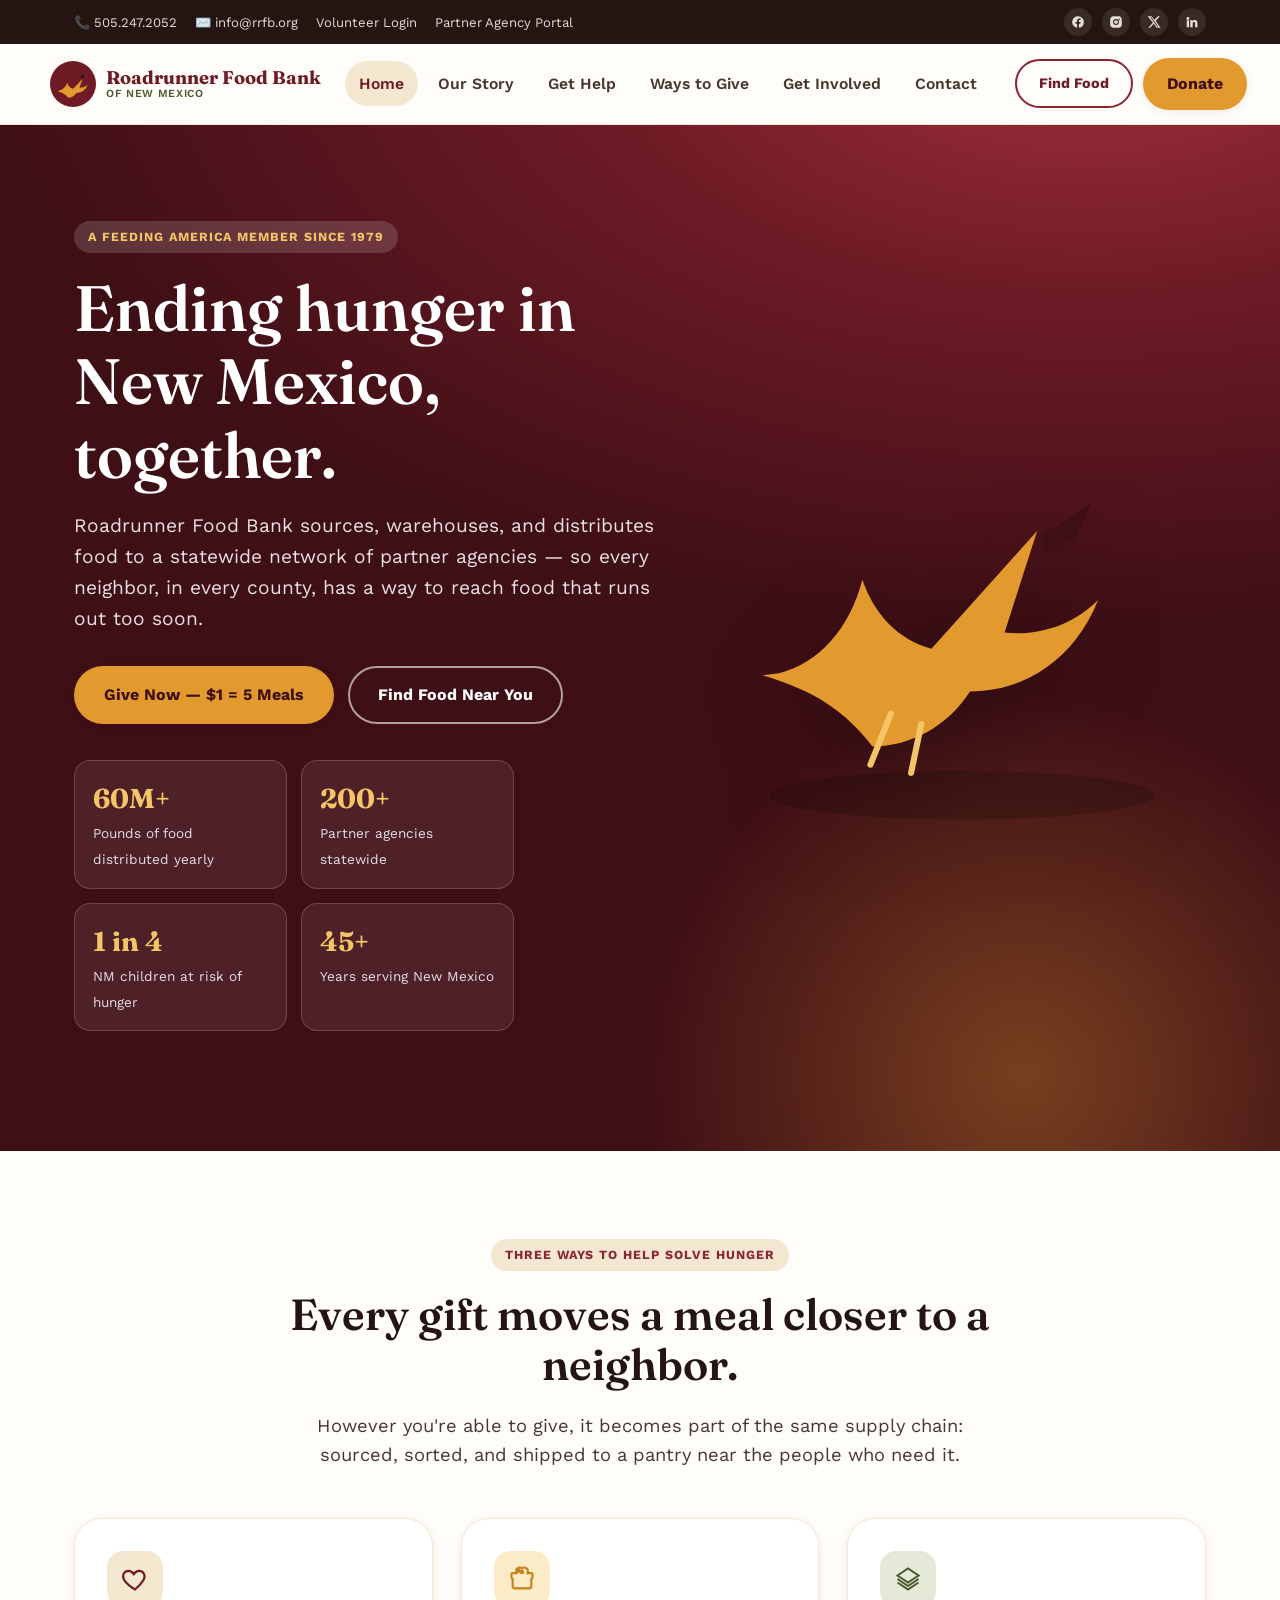
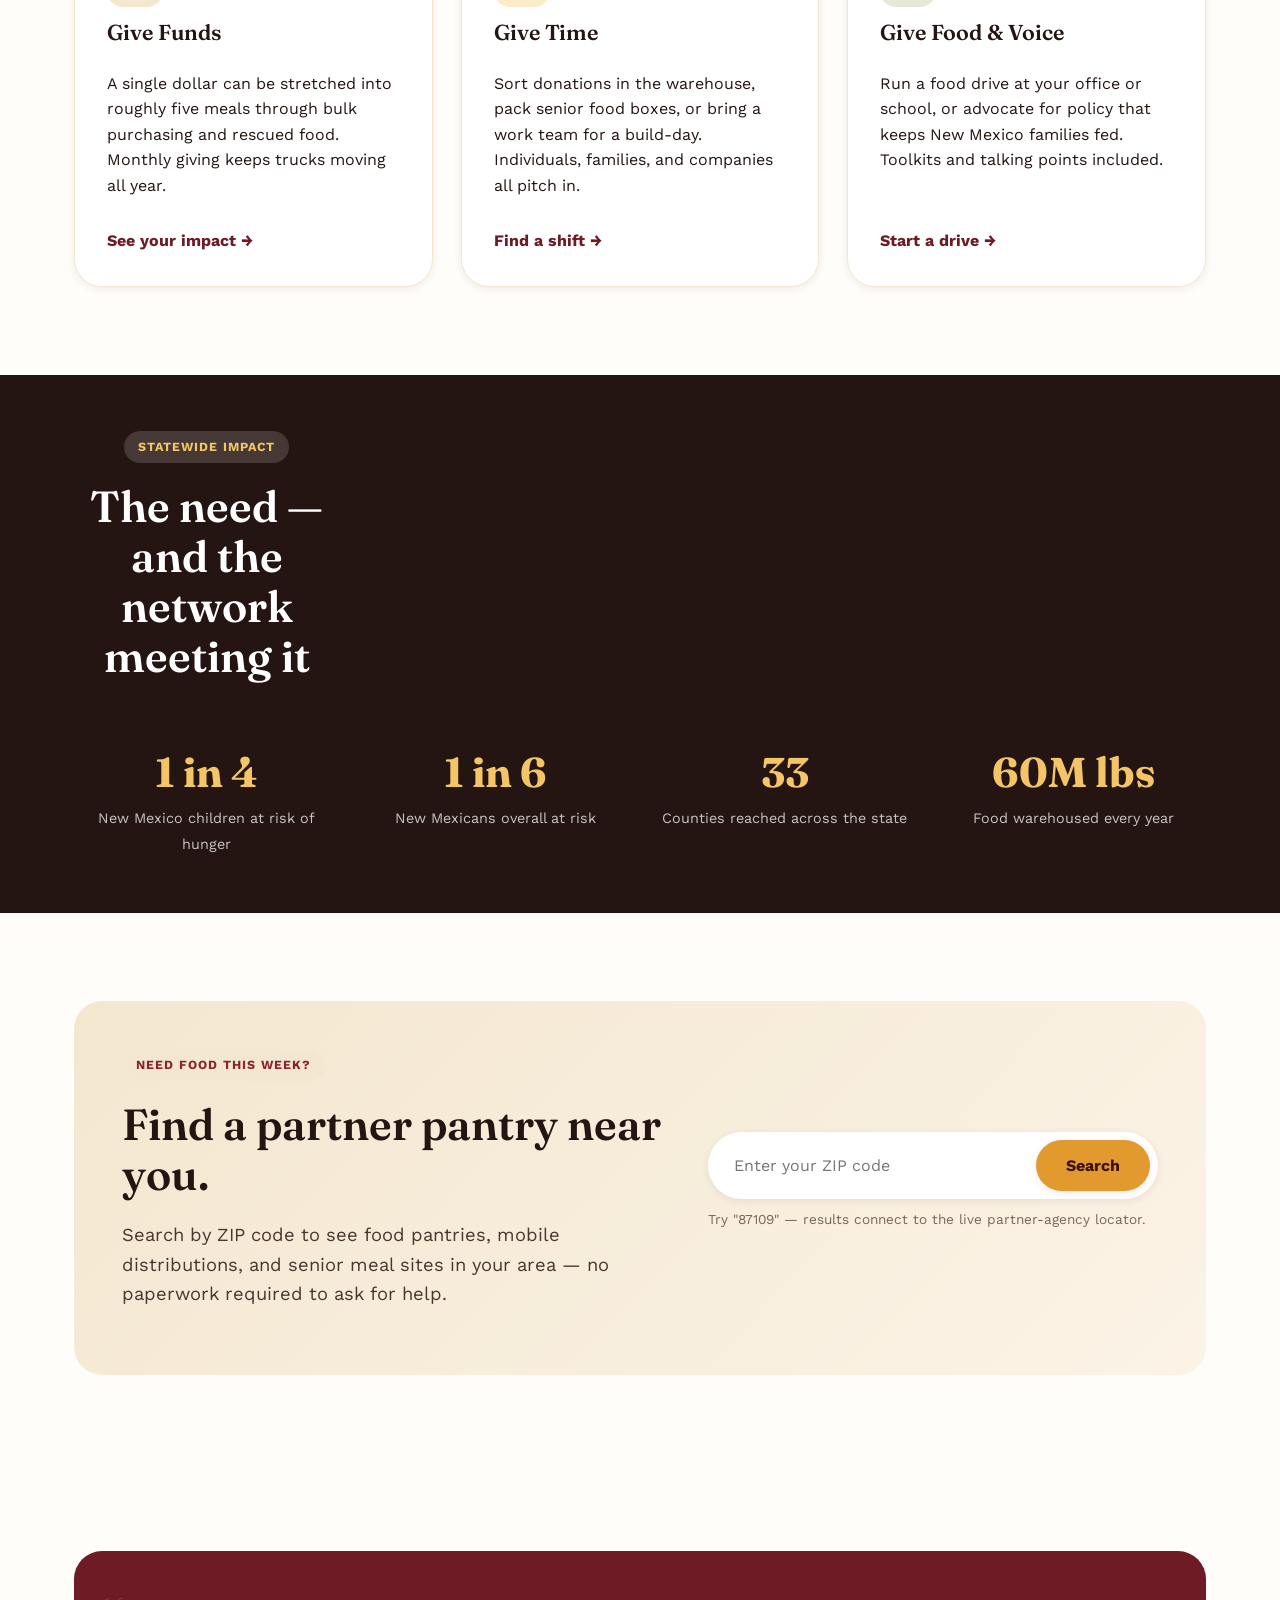
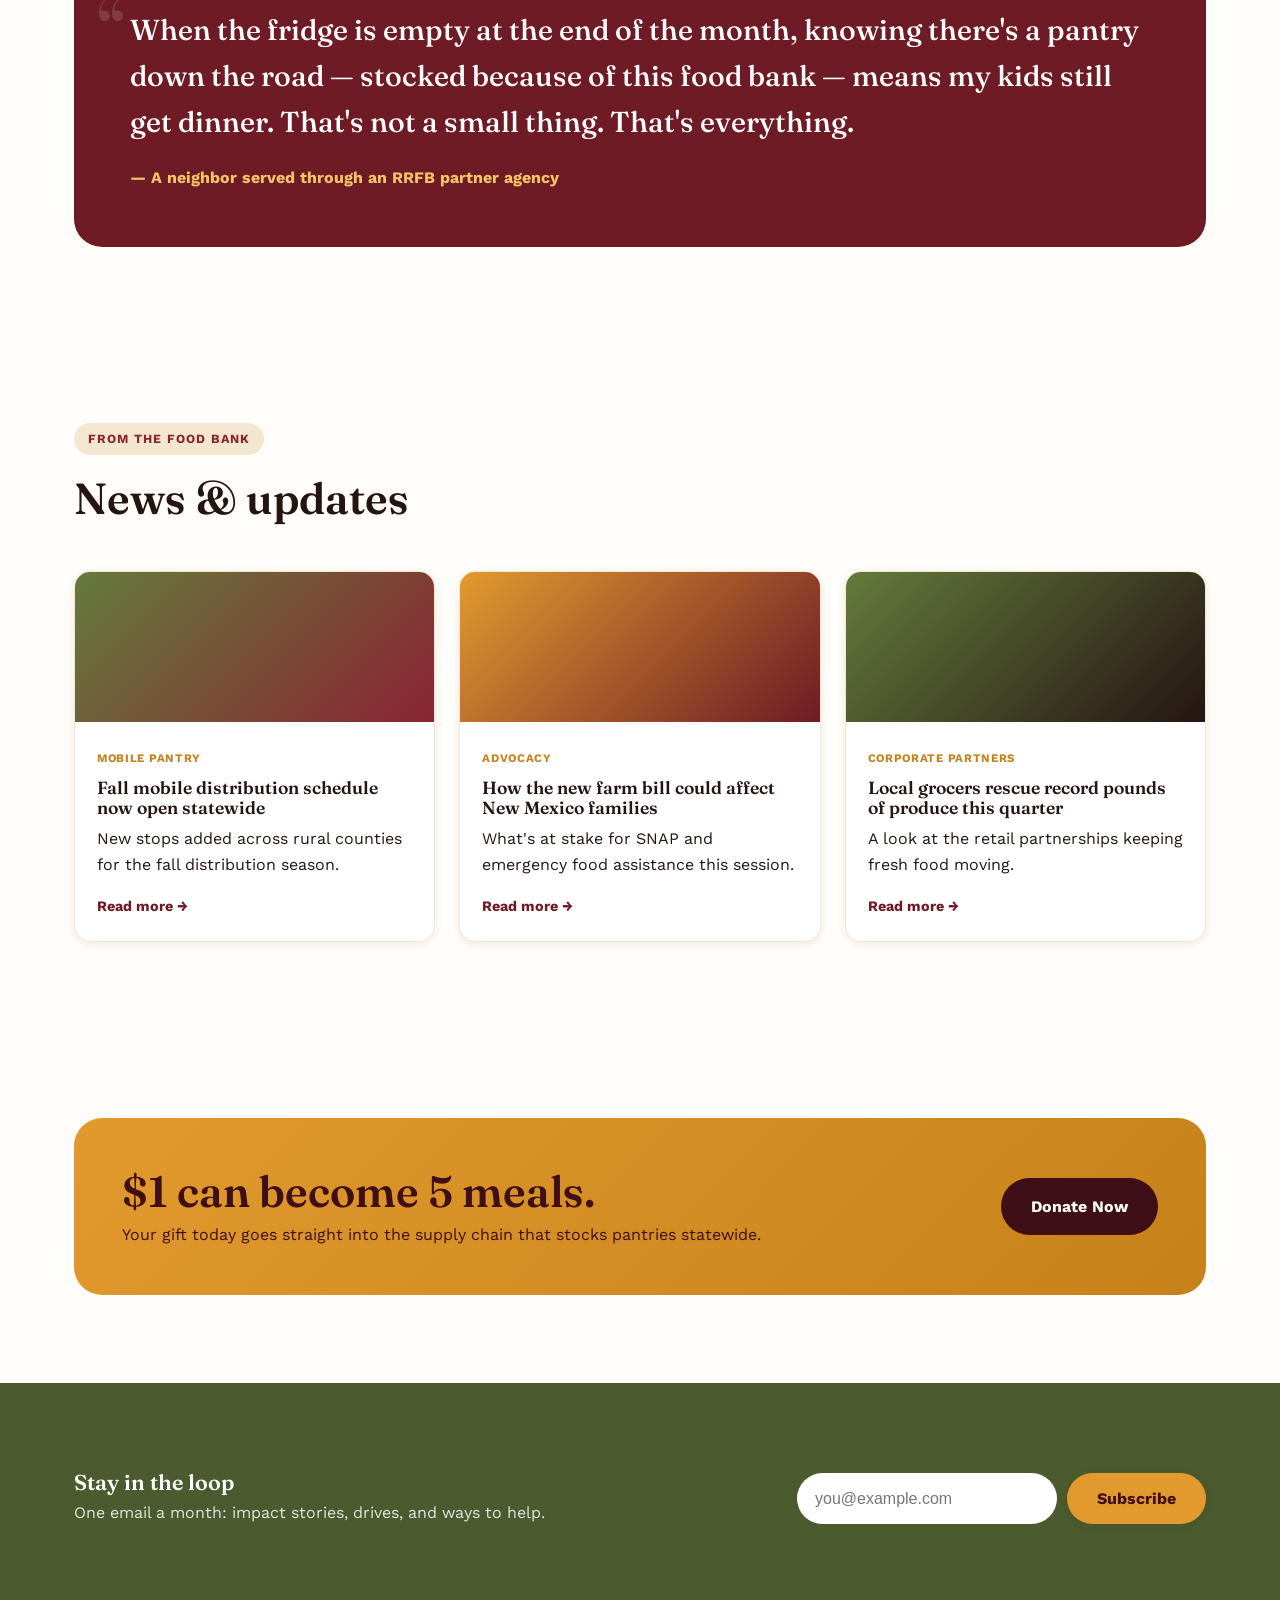
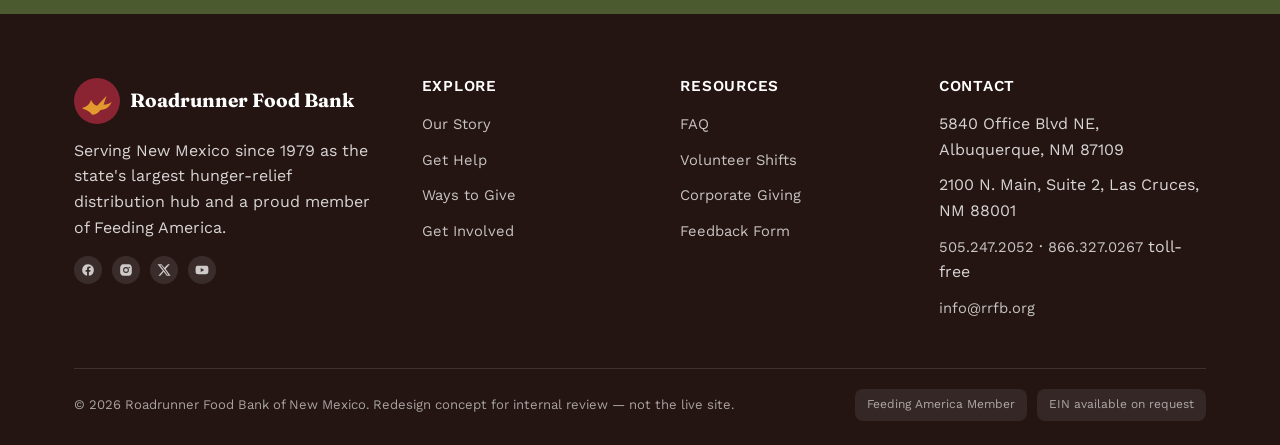
==== index.html @ af7817c9 "Add RRFB website redesign concept A pitch-ready static redesign of rrfb.org: refreshed visual system" ====
<!doctype html>
<html lang="en">
<head>
<meta charset="utf-8">
<meta name="viewport" content="width=device-width, initial-scale=1">
<title>Roadrunner Food Bank of New Mexico — Redesign Concept</title>
<meta name="description" content="A pitch concept redesign of rrfb.org: ending hunger in New Mexico, together.">
<link rel="preconnect" href="https://fonts.googleapis.com">
<link rel="preconnect" href="https://fonts.gstatic.com" crossorigin>
<link href="https://fonts.googleapis.com/css2?family=Fraunces:opsz,wght@9..144,500;9..144,600;9..144,700&family=Work+Sans:wght@400;500;600;700&display=swap" rel="stylesheet">
<link rel="stylesheet" href="css/style.css">
</head>
<body>
<a class="skip-link" href="#main">Skip to content</a>

<div class="utility-bar">
  <div class="container">
    <div class="utility-left">
      <a href="tel:5052472052">📞 505.247.2052</a>
      <a href="mailto:info@rrfb.org">✉️ info@rrfb.org</a>
      <a href="#">Volunteer Login</a>
      <a href="#">Partner Agency Portal</a>
    </div>
    <div class="utility-right">
      <div class="social-row">
        <a href="https://www.facebook.com/roadrunner.food.bank/" aria-label="Facebook"><svg viewBox="0 0 24 24"><path d="M22 12a10 10 0 1 0-11.6 9.9v-7H7.9V12h2.5V9.8c0-2.5 1.5-3.9 3.8-3.9 1.1 0 2.2.2 2.2.2v2.4h-1.3c-1.2 0-1.6.8-1.6 1.6V12h2.8l-.4 2.9h-2.4v7A10 10 0 0 0 22 12"/></svg></a>
        <a href="https://www.instagram.com/roadrunnerfoodbank/" aria-label="Instagram"><svg viewBox="0 0 24 24"><path d="M12 2c2.7 0 3.1 0 4.1.1 1.1 0 1.8.2 2.5.5.7.3 1.2.6 1.7 1.1.5.5.9 1 1.1 1.7.3.7.4 1.4.5 2.5 0 1 .1 1.4.1 4.1s0 3.1-.1 4.1c0 1.1-.2 1.8-.5 2.5-.3.7-.6 1.2-1.1 1.7-.5.5-1 .9-1.7 1.1-.7.3-1.4.4-2.5.5-1 0-1.4.1-4.1.1s-3.1 0-4.1-.1c-1.1 0-1.8-.2-2.5-.5-.7-.3-1.2-.6-1.7-1.1-.5-.5-.9-1-1.1-1.7-.3-.7-.4-1.4-.5-2.5C2 15.1 2 14.7 2 12s0-3.1.1-4.1c0-1.1.2-1.8.5-2.5.3-.7.6-1.2 1.1-1.7.5-.5 1-.9 1.7-1.1.7-.3 1.4-.4 2.5-.5C8.9 2 9.3 2 12 2m0 5a5 5 0 1 0 0 10 5 5 0 0 0 0-10m0 8.2a3.2 3.2 0 1 1 0-6.4 3.2 3.2 0 0 1 0 6.4M17.6 6.4a1.2 1.2 0 1 0 0 2.4 1.2 1.2 0 0 0 0-2.4"/></svg></a>
        <a href="https://twitter.com/RoadrunnerFdBnk" aria-label="Twitter / X"><svg viewBox="0 0 24 24"><path d="M18.9 2H22l-7.2 8.3L23.3 22h-6.6l-5.2-6.8L5.6 22H2.4l7.7-8.8L1 2h6.8l4.7 6.2L18.9 2Zm-1.2 18h1.8L7.4 3.9H5.5L17.7 20Z"/></svg></a>
        <a href="https://www.linkedin.com/company/roadrunner-food-bank-of-new-mexico/" aria-label="LinkedIn"><svg viewBox="0 0 24 24"><path d="M4.98 3.5a2.5 2.5 0 1 1 0 5 2.5 2.5 0 0 1 0-5M3 9h4v12H3zM9 9h3.8v1.7h.1c.5-1 1.8-2 3.7-2 4 0 4.7 2.6 4.7 6V21h-4v-5.8c0-1.4 0-3.1-1.9-3.1-1.9 0-2.2 1.5-2.2 3v6H9z"/></svg></a>
      </div>
    </div>
  </div>
</div>

<header class="site-header">
  <div class="container nav-wrap">
    <a href="index.html" class="brand">
      <svg class="brand-mark" viewBox="0 0 48 48" aria-hidden="true">
        <circle cx="24" cy="24" r="24" fill="#6E1B26"/>
        <path d="M9 31c4.5-1 7.6-4 8.8-8.4 1 3.2 3.1 5.4 6.4 6.4l9.8-10.6-3.2 9.6c3.2 0 6.4-1.1 8.6-3.2-2.1 5.3-6.4 8.5-11.7 8.5-2.2 3.1-5.3 5-8.7 5-3.1-4.1-6.3-5.3-10-6.3z" fill="#E29A2E"/>
        <circle cx="34" cy="16.5" r="2.1" fill="#3F0F16"/>
      </svg>
      <span class="brand-text"><strong>Roadrunner Food Bank</strong><span>of New Mexico</span></span>
    </a>
    <nav class="primary-nav" aria-label="Primary">
      <a href="index.html" aria-current="page">Home</a>
      <a href="about.html">Our Story</a>
      <a href="get-help.html">Get Help</a>
      <a href="ways-to-give.html">Ways to Give</a>
      <a href="get-involved.html">Get Involved</a>
      <a href="contact.html">Contact</a>
    </nav>
    <div class="header-cta">
      <a href="get-help.html" class="btn btn-outline btn-sm">Find Food</a>
      <a href="ways-to-give.html" class="btn btn-primary">Donate</a>
      <button class="nav-toggle" aria-label="Toggle menu" aria-expanded="false"><span></span><span></span><span></span></button>
    </div>
  </div>
</header>

<main id="main">

  <section class="hero">
    <div class="container hero-grid">
      <div>
        <span class="eyebrow on-dark">A Feeding America Member Since 1979</span>
        <h1>Ending hunger in New Mexico, together.</h1>
        <p class="lede">Roadrunner Food Bank sources, warehouses, and distributes food to a statewide network of partner agencies — so every neighbor, in every county, has a way to reach food that runs out too soon.</p>
        <div class="hero-actions">
          <a href="ways-to-give.html" class="btn btn-primary">Give Now — $1 = 5 Meals</a>
          <a href="get-help.html" class="btn btn-secondary">Find Food Near You</a>
        </div>
        <div class="hero-stats">
          <div class="stat"><b data-count-to="60" data-suffix="M+">0</b><span>Pounds of food distributed yearly</span></div>
          <div class="stat"><b data-count-to="200" data-suffix="+">0</b><span>Partner agencies statewide</span></div>
          <div class="stat"><b>1 in 4</b><span>NM children at risk of hunger</span></div>
          <div class="stat"><b data-count-to="45" data-suffix="+">0</b><span>Years serving New Mexico</span></div>
        </div>
      </div>
      <div class="hero-art" aria-hidden="true">
        <svg class="rr-illustration" viewBox="0 0 480 420" xmlns="http://www.w3.org/2000/svg">
          <ellipse cx="240" cy="380" rx="190" ry="24" fill="rgba(0,0,0,.18)"/>
          <path d="M60 260c40-10 70-45 82-92 12 34 34 58 68 68l104-116-32 100c34 4 68-8 92-32-22 56-70 90-126 90-22 34-58 54-96 54-34-44-70-58-108-70z" fill="#E29A2E"/>
          <circle cx="330" cy="130" r="12" fill="#3F0F16"/>
          <path d="M330 118 l38-26 -18 40z" fill="#3F0F16"/>
          <g stroke="#F4C567" stroke-width="6" stroke-linecap="round">
            <path d="M170 300 L150 350"/>
            <path d="M200 310 L190 358"/>
          </g>
        </svg>
      </div>
    </div>
  </section>

  <section aria-labelledby="ways-heading">
    <div class="container">
      <div class="section-head center reveal">
        <span class="eyebrow">Three ways to help solve hunger</span>
        <h2 id="ways-heading">Every gift moves a meal closer to a neighbor.</h2>
        <p class="lede center">However you're able to give, it becomes part of the same supply chain: sourced, sorted, and shipped to a pantry near the people who need it.</p>
      </div>
      <div class="card-grid">
        <article class="help-card reveal">
          <div class="icon-badge"><svg viewBox="0 0 24 24"><path d="M12 21s-7-4.35-9.5-8.5C.5 8.5 3 5 6.5 5c2 0 3.5 1.2 4.5 2.8C12 6.2 13.5 5 15.5 5 19 5 21.5 8.5 19.5 12.5 17 16.65 12 21 12 21Z"/></svg></div>
          <h3>Give Funds</h3>
          <p>A single dollar can be stretched into roughly five meals through bulk purchasing and rescued food. Monthly giving keeps trucks moving all year.</p>
          <a class="card-link" href="ways-to-give.html#funds">See your impact →</a>
        </article>
        <article class="help-card gold reveal">
          <div class="icon-badge"><svg viewBox="0 0 24 24"><path d="M20 7h-3.2A2.99 2.99 0 0 0 17 5.5 3 3 0 0 0 12 3a3 3 0 0 0-5 2.5 3 3 0 0 0 .2 1.5H4a1 1 0 0 0-1 1v3a1 1 0 0 0 1 1v6a2 2 0 0 0 2 2h12a2 2 0 0 0 2-2v-6a1 1 0 0 0 1-1V8a1 1 0 0 0-1-1ZM12 7a1 1 0 1 1 1-1 1 1 0 0 1-1 1Zm-3-3a1 1 0 1 1-1 1 1 1 0 0 1 1-1Z"/></svg></div>
          <h3>Give Time</h3>
          <p>Sort donations in the warehouse, pack senior food boxes, or bring a work team for a build-day. Individuals, families, and companies all pitch in.</p>
          <a class="card-link" href="get-involved.html#volunteer">Find a shift →</a>
        </article>
        <article class="help-card olive reveal">
          <div class="icon-badge"><svg viewBox="0 0 24 24"><path d="M3 9l9-6 9 6-9 6-9-6Zm0 6l9 6 9-6M3 12l9 6 9-6"/></svg></div>
          <h3>Give Food &amp; Voice</h3>
          <p>Run a food drive at your office or school, or advocate for policy that keeps New Mexico families fed. Toolkits and talking points included.</p>
          <a class="card-link" href="get-involved.html#advocate">Start a drive →</a>
        </article>
      </div>
    </div>
  </section>

  <section class="stat-strip" aria-labelledby="impact-heading">
    <div class="container">
      <div class="section-head center" style="margin-bottom:36px;">
        <span class="eyebrow on-dark">Statewide Impact</span>
        <h2 id="impact-heading" style="color:#fff;">The need — and the network meeting it</h2>
      </div>
    </div>
    <div class="container">
      <div class="stat"><b>1 in 4</b><span>New Mexico children at risk of hunger</span></div>
      <div class="stat"><b>1 in 6</b><span>New Mexicans overall at risk</span></div>
      <div class="stat"><b data-count-to="33" data-suffix="">0</b><span>Counties reached across the state</span></div>
      <div class="stat"><b data-count-to="60" data-suffix="M lbs">0</b><span>Food warehoused every year</span></div>
    </div>
  </section>

  <section aria-labelledby="finder-heading">
    <div class="container">
      <div class="finder-band reveal">
        <div>
          <span class="eyebrow">Need food this week?</span>
          <h2 id="finder-heading">Find a partner pantry near you.</h2>
          <p class="lede">Search by ZIP code to see food pantries, mobile distributions, and senior meal sites in your area — no paperwork required to ask for help.</p>
        </div>
        <div>
          <form class="finder-form" data-finder>
            <input type="text" inputmode="numeric" placeholder="Enter your ZIP code" aria-label="ZIP code">
            <button class="btn btn-primary" type="submit">Search</button>
          </form>
          <p class="finder-note" data-finder-result>Try "87109" — results connect to the live partner-agency locator.</p>
        </div>
      </div>
    </div>
  </section>

  <section aria-labelledby="story-heading">
    <div class="container">
      <div class="testimonial reveal">
        <span class="quote-mark" aria-hidden="true">“</span>
        <blockquote id="story-heading">
          When the fridge is empty at the end of the month, knowing there's a pantry down the road — stocked because of this food bank — means my kids still get dinner. That's not a small thing. That's everything.
        </blockquote>
        <cite>— A neighbor served through an RRFB partner agency</cite>
      </div>
    </div>
  </section>

  <section aria-labelledby="news-heading">
    <div class="container">
      <div class="section-head reveal">
        <span class="eyebrow">From the food bank</span>
        <h2 id="news-heading">News &amp; updates</h2>
      </div>
      <div class="news-grid">
        <article class="news-card reveal">
          <div class="news-thumb"></div>
          <div class="body">
            <span class="news-tag">Mobile Pantry</span>
            <h3>Fall mobile distribution schedule now open statewide</h3>
            <p>New stops added across rural counties for the fall distribution season.</p>
            <a href="#">Read more →</a>
          </div>
        </article>
        <article class="news-card reveal">
          <div class="news-thumb" style="background:linear-gradient(135deg,var(--gold-500),var(--maroon-700));"></div>
          <div class="body">
            <span class="news-tag">Advocacy</span>
            <h3>How the new farm bill could affect New Mexico families</h3>
            <p>What's at stake for SNAP and emergency food assistance this session.</p>
            <a href="#">Read more →</a>
          </div>
        </article>
        <article class="news-card reveal">
          <div class="news-thumb" style="background:linear-gradient(135deg,var(--olive-500),var(--ink-900));"></div>
          <div class="body">
            <span class="news-tag">Corporate Partners</span>
            <h3>Local grocers rescue record pounds of produce this quarter</h3>
            <p>A look at the retail partnerships keeping fresh food moving.</p>
            <a href="#">Read more →</a>
          </div>
        </article>
      </div>
    </div>
  </section>

  <section aria-labelledby="cta-heading">
    <div class="container">
      <div class="cta-band reveal">
        <div>
          <h2 id="cta-heading">$1 can become 5 meals.</h2>
          <p style="margin:0;">Your gift today goes straight into the supply chain that stocks pantries statewide.</p>
        </div>
        <a href="ways-to-give.html" class="btn" style="background:var(--maroon-900);color:#fff;">Donate Now</a>
      </div>
    </div>
  </section>

</main>

<section class="newsletter">
  <div class="container">
    <div>
      <h3 style="color:#fff;margin-bottom:4px;">Stay in the loop</h3>
      <p style="margin:0;color:rgba(255,255,255,.85);">One email a month: impact stories, drives, and ways to help.</p>
    </div>
    <form data-demo-form data-success-target="newsletter-success">
      <input type="email" placeholder="you@example.com" aria-label="Email address" required>
      <button class="btn btn-primary" type="submit">Subscribe</button>
    </form>
  </div>
  <div class="container"><p id="newsletter-success" class="form-success" role="status" style="margin-top:14px;">Thanks — you're on the list! (demo confirmation)</p></div>
</section>

<footer class="site-footer">
  <div class="container">
    <div class="footer-grid">
      <div>
        <div class="footer-brand">
          <svg class="brand-mark" width="36" height="36" viewBox="0 0 48 48" aria-hidden="true">
            <circle cx="24" cy="24" r="24" fill="#8A2432"/>
            <path d="M9 31c4.5-1 7.6-4 8.8-8.4 1 3.2 3.1 5.4 6.4 6.4l9.8-10.6-3.2 9.6c3.2 0 6.4-1.1 8.6-3.2-2.1 5.3-6.4 8.5-11.7 8.5-2.2 3.1-5.3 5-8.7 5-3.1-4.1-6.3-5.3-10-6.3z" fill="#E29A2E"/>
          </svg>
          <strong>Roadrunner Food Bank</strong>
        </div>
        <p>Serving New Mexico since 1979 as the state's largest hunger-relief distribution hub and a proud member of Feeding America.</p>
        <div class="social-row">
          <a href="https://www.facebook.com/roadrunner.food.bank/" aria-label="Facebook"><svg viewBox="0 0 24 24"><path d="M22 12a10 10 0 1 0-11.6 9.9v-7H7.9V12h2.5V9.8c0-2.5 1.5-3.9 3.8-3.9 1.1 0 2.2.2 2.2.2v2.4h-1.3c-1.2 0-1.6.8-1.6 1.6V12h2.8l-.4 2.9h-2.4v7A10 10 0 0 0 22 12"/></svg></a>
          <a href="https://www.instagram.com/roadrunnerfoodbank/" aria-label="Instagram"><svg viewBox="0 0 24 24"><path d="M12 2c2.7 0 3.1 0 4.1.1 1.1 0 1.8.2 2.5.5.7.3 1.2.6 1.7 1.1.5.5.9 1 1.1 1.7.3.7.4 1.4.5 2.5 0 1 .1 1.4.1 4.1s0 3.1-.1 4.1c0 1.1-.2 1.8-.5 2.5-.3.7-.6 1.2-1.1 1.7-.5.5-1 .9-1.7 1.1-.7.3-1.4.4-2.5.5-1 0-1.4.1-4.1.1s-3.1 0-4.1-.1c-1.1 0-1.8-.2-2.5-.5-.7-.3-1.2-.6-1.7-1.1-.5-.5-.9-1-1.1-1.7-.3-.7-.4-1.4-.5-2.5C2 15.1 2 14.7 2 12s0-3.1.1-4.1c0-1.1.2-1.8.5-2.5.3-.7.6-1.2 1.1-1.7.5-.5 1-.9 1.7-1.1.7-.3 1.4-.4 2.5-.5C8.9 2 9.3 2 12 2m0 5a5 5 0 1 0 0 10 5 5 0 0 0 0-10m0 8.2a3.2 3.2 0 1 1 0-6.4 3.2 3.2 0 0 1 0 6.4M17.6 6.4a1.2 1.2 0 1 0 0 2.4 1.2 1.2 0 0 0 0-2.4"/></svg></a>
          <a href="https://twitter.com/RoadrunnerFdBnk" aria-label="Twitter / X"><svg viewBox="0 0 24 24"><path d="M18.9 2H22l-7.2 8.3L23.3 22h-6.6l-5.2-6.8L5.6 22H2.4l7.7-8.8L1 2h6.8l4.7 6.2L18.9 2Zm-1.2 18h1.8L7.4 3.9H5.5L17.7 20Z"/></svg></a>
          <a href="https://www.youtube.com/user/roadrunnerfoodbank" aria-label="YouTube"><svg viewBox="0 0 24 24"><path d="M23 12s0-3.4-.4-5a3 3 0 0 0-2.1-2.1C18.9 4.5 12 4.5 12 4.5s-6.9 0-8.5.4A3 3 0 0 0 1.4 7C1 8.6 1 12 1 12s0 3.4.4 5A3 3 0 0 0 3.5 19c1.6.4 8.5.4 8.5.4s6.9 0 8.5-.4a3 3 0 0 0 2.1-2.1c.4-1.6.4-5 .4-5ZM9.8 15.5v-7l6 3.5Z"/></svg></a>
        </div>
      </div>
      <div>
        <h4>Explore</h4>
        <ul>
          <li><a href="about.html">Our Story</a></li>
          <li><a href="get-help.html">Get Help</a></li>
          <li><a href="ways-to-give.html">Ways to Give</a></li>
          <li><a href="get-involved.html">Get Involved</a></li>
        </ul>
      </div>
      <div>
        <h4>Resources</h4>
        <ul>
          <li><a href="get-help.html#faq">FAQ</a></li>
          <li><a href="get-involved.html#volunteer">Volunteer Shifts</a></li>
          <li><a href="ways-to-give.html#corporate">Corporate Giving</a></li>
          <li><a href="contact.html">Feedback Form</a></li>
        </ul>
      </div>
      <div>
        <h4>Contact</h4>
        <ul>
          <li>5840 Office Blvd NE, Albuquerque, NM 87109</li>
          <li>2100 N. Main, Suite 2, Las Cruces, NM 88001</li>
          <li><a href="tel:5052472052">505.247.2052</a> · <a href="tel:8663270267">866.327.0267</a> toll-free</li>
          <li><a href="mailto:info@rrfb.org">info@rrfb.org</a></li>
        </ul>
      </div>
    </div>
    <div class="footer-bottom">
      <span>© <span data-year>2026</span> Roadrunner Food Bank of New Mexico. Redesign concept for internal review — not the live site.</span>
      <div class="footer-badges"><span class="badge">Feeding America Member</span><span class="badge">EIN available on request</span></div>
    </div>
  </div>
</footer>

<script src="js/main.js"></script>
</body>
</html>
---- css/style.css ----
/* ==========================================================================
   Roadrunner Food Bank — Redesign Concept
   Design system: tokens, layout, components
   ========================================================================== */

:root{
  /* Brand colors — refined from RRFB's maroon/harvest-gold/olive identity */
  --maroon-900:#3F0F16;
  --maroon-700:#6E1B26;
  --maroon-600:#8A2432;
  --maroon-500:#A6303F;
  --gold-600:#C6811A;
  --gold-500:#E29A2E;
  --gold-300:#F4C567;
  --olive-600:#4B5A2F;
  --olive-500:#647B3C;
  --cream-100:#FFFDF9;
  --cream-200:#FBF3E6;
  --cream-300:#F4E7D0;
  --ink-900:#241512;
  --ink-700:#4A3630;
  --ink-500:#7A655D;
  --white:#FFFFFF;

  --radius-sm:8px;
  --radius-md:16px;
  --radius-lg:28px;
  --shadow-sm:0 2px 8px rgba(63,15,22,0.08);
  --shadow-md:0 12px 32px rgba(63,15,22,0.14);
  --shadow-lg:0 24px 60px rgba(63,15,22,0.18);

  --container:1180px;
  --font-display:'Fraunces', Georgia, serif;
  --font-body:'Work Sans', -apple-system, BlinkMacSystemFont, 'Segoe UI', sans-serif;
}

*,*::before,*::after{box-sizing:border-box;}
html{scroll-behavior:smooth;}
body{
  margin:0;
  font-family:var(--font-body);
  color:var(--ink-900);
  background:var(--cream-100);
  line-height:1.6;
  -webkit-font-smoothing:antialiased;
}
img{max-width:100%;display:block;}
a{color:inherit;}
h1,h2,h3,h4{font-family:var(--font-display);line-height:1.15;margin:0 0 .5em;font-weight:600;}
h1{font-size:clamp(2.4rem,5vw,4rem);}
h2{font-size:clamp(1.9rem,3.4vw,2.75rem);}
h3{font-size:1.35rem;}
p{margin:0 0 1em;}
.container{max-width:var(--container);margin:0 auto;padding:0 24px;}
section{padding:88px 0;}
@media (max-width:720px){section{padding:56px 0;}}

.eyebrow{
  display:inline-flex;align-items:center;gap:8px;
  font-weight:700;letter-spacing:.08em;text-transform:uppercase;
  font-size:.78rem;color:var(--maroon-600);
  background:var(--cream-300);padding:6px 14px;border-radius:999px;
  margin-bottom:18px;
}
.eyebrow.on-dark{background:rgba(255,255,255,.15);color:var(--gold-300);}

.lede{font-size:1.15rem;color:var(--ink-700);max-width:60ch;}
.center{text-align:center;margin-left:auto;margin-right:auto;}

/* Buttons */
.btn{
  display:inline-flex;align-items:center;justify-content:center;gap:8px;
  padding:14px 28px;border-radius:999px;font-weight:700;font-size:1rem;
  text-decoration:none;border:2px solid transparent;cursor:pointer;
  transition:transform .15s ease, box-shadow .15s ease, background .15s ease, color .15s ease;
  font-family:var(--font-body);
}
.btn:active{transform:translateY(1px);}
.btn-primary{background:var(--gold-500);color:var(--maroon-900);box-shadow:var(--shadow-sm);}
.btn-primary:hover{background:var(--gold-300);box-shadow:var(--shadow-md);}
.btn-secondary{background:transparent;color:var(--white);border-color:rgba(255,255,255,.6);}
.btn-secondary:hover{background:rgba(255,255,255,.12);border-color:var(--white);}
.btn-outline{background:transparent;color:var(--maroon-700);border-color:var(--maroon-600);}
.btn-outline:hover{background:var(--maroon-700);color:var(--white);}
.btn-block{width:100%;}
.btn-sm{padding:10px 20px;font-size:.9rem;}

/* Skip link */
.skip-link{
  position:absolute;left:-999px;top:auto;background:var(--maroon-900);color:var(--white);
  padding:12px 20px;border-radius:0 0 8px 0;z-index:200;font-weight:700;
}
.skip-link:focus{left:0;top:0;}

/* ===== Utility bar ===== */
.utility-bar{
  background:var(--ink-900);color:var(--cream-200);font-size:.82rem;
}
.utility-bar .container{
  display:flex;align-items:center;justify-content:space-between;
  padding-top:8px;padding-bottom:8px;gap:16px;flex-wrap:wrap;
}
.utility-bar a{text-decoration:none;opacity:.9;}
.utility-bar a:hover{opacity:1;text-decoration:underline;}
.utility-left{display:flex;gap:18px;flex-wrap:wrap;}
.utility-right{display:flex;align-items:center;gap:14px;}
.social-row{display:flex;gap:10px;}
.social-row a{
  width:28px;height:28px;border-radius:50%;background:rgba(255,255,255,.1);
  display:flex;align-items:center;justify-content:center;
}
.social-row a:hover{background:var(--gold-500);color:var(--ink-900);}
.social-row svg{width:14px;height:14px;fill:currentColor;}

/* ===== Header / nav ===== */
.site-header{
  position:sticky;top:0;z-index:100;background:var(--cream-100);
  border-bottom:1px solid var(--cream-300);
  transition:box-shadow .2s ease;
}
.site-header.scrolled{box-shadow:var(--shadow-sm);}
.nav-wrap{display:flex;align-items:center;justify-content:space-between;padding:14px 0;gap:24px;}
.brand{display:flex;align-items:center;gap:10px;text-decoration:none;flex-shrink:0;}
.brand-mark{width:46px;height:46px;flex-shrink:0;}
.brand-text{line-height:1.1;}
.brand-text strong{display:block;font-family:var(--font-display);font-size:1.15rem;color:var(--maroon-700);font-weight:700;}
.brand-text span{display:block;font-size:.68rem;letter-spacing:.06em;text-transform:uppercase;color:var(--olive-600);font-weight:600;}

.primary-nav{display:flex;align-items:center;gap:6px;flex:1;justify-content:center;}
.primary-nav a{
  padding:10px 14px;border-radius:999px;text-decoration:none;font-weight:600;
  font-size:.98rem;color:var(--ink-700);white-space:nowrap;
}
.primary-nav a:hover, .primary-nav a[aria-current="page"]{background:var(--cream-300);color:var(--maroon-700);}
.header-cta{display:flex;align-items:center;gap:10px;flex-shrink:0;}
.header-cta .btn{padding:11px 22px;}

.nav-toggle{
  display:none;background:none;border:none;cursor:pointer;padding:8px;
  flex-direction:column;gap:5px;
}
.nav-toggle span{display:block;width:26px;height:3px;background:var(--maroon-700);border-radius:2px;transition:.2s;}

@media (max-width:980px){
  .primary-nav{
    position:fixed;inset:0 0 0 auto;top:var(--header-h,120px);width:min(320px,86vw);
    background:var(--white);flex-direction:column;align-items:stretch;
    padding:20px;gap:2px;box-shadow:var(--shadow-lg);
    transform:translateX(100%);transition:transform .25s ease;height:calc(100vh - var(--header-h,120px));
    overflow:auto;
  }
  .primary-nav.open{transform:translateX(0);}
  .primary-nav a{padding:14px 16px;border-radius:10px;}
  .nav-toggle{display:flex;}
  .header-cta .btn-outline{display:none;}
}
@media (max-width:480px){
  .container{padding:0 14px;}
  .nav-wrap{padding:10px 0;gap:6px;}
  .brand{gap:6px;}
  .brand-text span{display:none;}
  .brand-text strong{font-size:.92rem;}
  .brand-mark{width:32px;height:32px;}
  .header-cta{gap:4px;}
  .header-cta .btn-primary{padding:8px 12px;font-size:.82rem;}
  .nav-toggle{padding:4px;}
  .nav-toggle span{width:22px;}
}

/* ===== Hero ===== */
.hero{
  position:relative;overflow:hidden;
  background:radial-gradient(1100px 600px at 85% -10%, var(--maroon-500) 0%, var(--maroon-700) 45%, var(--maroon-900) 100%);
  color:var(--white);padding:96px 0 120px;
}
.hero::after{
  content:"";position:absolute;inset:auto -10% -30% auto;width:60%;padding-top:60%;
  background:radial-gradient(circle, rgba(226,154,46,.35) 0%, transparent 70%);
  pointer-events:none;
}
.hero-grid{display:grid;grid-template-columns:1.1fr .9fr;gap:48px;align-items:center;position:relative;z-index:1;}
.hero h1{margin-bottom:20px;}
.hero .lede{color:rgba(255,255,255,.88);font-size:1.2rem;}
.hero-actions{display:flex;gap:14px;flex-wrap:wrap;margin-top:32px;}
.hero-art{position:relative;}
.hero-stats{
  display:grid;grid-template-columns:repeat(2,1fr);gap:14px;margin-top:36px;max-width:440px;
}
.hero-stats .stat{
  background:rgba(255,255,255,.08);border:1px solid rgba(255,255,255,.18);
  border-radius:var(--radius-md);padding:16px 18px;backdrop-filter:blur(4px);
}
.hero-stats .stat b{display:block;font-family:var(--font-display);font-size:1.7rem;color:var(--gold-300);}
.hero-stats .stat span{font-size:.85rem;color:rgba(255,255,255,.85);}

@media (max-width:900px){
  .hero-grid{grid-template-columns:1fr;}
  .hero{padding:56px 0 80px;text-align:left;}
}

/* Roadrunner illustration */
.rr-illustration{width:100%;height:auto;filter:drop-shadow(0 20px 40px rgba(0,0,0,.25));}

/* ===== Section headers ===== */
.section-head{max-width:720px;margin-bottom:48px;}
.section-head.center{margin-left:auto;margin-right:auto;text-align:center;}

/* ===== Stat strip ===== */
.stat-strip{background:var(--ink-900);color:var(--white);padding:56px 0;}
.stat-strip .container{display:grid;grid-template-columns:repeat(4,1fr);gap:24px;}
.stat-strip .stat{text-align:center;}
.stat-strip .stat b{display:block;font-family:var(--font-display);font-size:clamp(2rem,4vw,2.6rem);color:var(--gold-300);}
.stat-strip .stat span{font-size:.9rem;color:rgba(255,255,255,.75);}
@media (max-width:760px){.stat-strip .container{grid-template-columns:repeat(2,1fr);}}

/* ===== Card grid: three ways to help ===== */
.card-grid{display:grid;grid-template-columns:repeat(3,1fr);gap:28px;}
@media (max-width:900px){.card-grid{grid-template-columns:1fr;}}
.help-card{
  background:var(--white);border-radius:var(--radius-lg);padding:32px;
  box-shadow:var(--shadow-sm);border:1px solid var(--cream-300);
  display:flex;flex-direction:column;gap:14px;transition:transform .2s ease, box-shadow .2s ease;
}
.help-card:hover{transform:translateY(-6px);box-shadow:var(--shadow-md);}
.icon-badge{
  width:56px;height:56px;border-radius:16px;display:flex;align-items:center;justify-content:center;
  background:var(--cream-300);color:var(--maroon-700);
}
.icon-badge svg{width:28px;height:28px;stroke:currentColor;fill:none;stroke-width:1.8;}
.help-card.gold .icon-badge{background:#FCEBC7;color:var(--gold-600);}
.help-card.olive .icon-badge{background:#E5EAD8;color:var(--olive-600);}
.help-card a.card-link{font-weight:700;color:var(--maroon-700);text-decoration:none;display:inline-flex;align-items:center;gap:6px;margin-top:auto;}
.help-card a.card-link:hover{text-decoration:underline;}

/* ===== Finder band ===== */
.finder-band{
  background:linear-gradient(135deg,var(--cream-300),var(--cream-200));
  border-radius:var(--radius-lg);padding:48px;display:grid;grid-template-columns:1.1fr .9fr;gap:36px;align-items:center;
}
@media (max-width:860px){.finder-band{grid-template-columns:1fr;padding:32px;}}
.finder-form{display:flex;gap:10px;flex-wrap:wrap;background:var(--white);padding:8px;border-radius:999px;box-shadow:var(--shadow-sm);}
.finder-form input{
  flex:1;min-width:160px;border:none;background:transparent;padding:12px 18px;font-size:1rem;font-family:var(--font-body);
}
.finder-form input:focus{outline:2px solid var(--gold-500);outline-offset:-2px;border-radius:999px;}
.finder-note{font-size:.85rem;color:var(--ink-500);margin-top:10px;}

/* ===== Testimonial ===== */
.testimonial{
  background:var(--maroon-700);color:var(--white);border-radius:var(--radius-lg);
  padding:56px;position:relative;overflow:hidden;
}
.testimonial blockquote{font-family:var(--font-display);font-size:clamp(1.3rem,2.4vw,1.8rem);margin:0 0 20px;font-weight:500;}
.testimonial cite{font-style:normal;font-weight:700;color:var(--gold-300);}
.quote-mark{font-family:var(--font-display);font-size:6rem;color:rgba(255,255,255,.15);position:absolute;top:10px;left:24px;}

/* ===== News cards ===== */
.news-grid{display:grid;grid-template-columns:repeat(3,1fr);gap:24px;}
@media (max-width:900px){.news-grid{grid-template-columns:1fr;}}
.news-card{background:var(--white);border-radius:var(--radius-md);overflow:hidden;border:1px solid var(--cream-300);box-shadow:var(--shadow-sm);}
.news-thumb{height:150px;background:linear-gradient(135deg,var(--olive-500),var(--maroon-600));}
.news-card .body{padding:22px;}
.news-tag{font-size:.72rem;font-weight:700;text-transform:uppercase;letter-spacing:.06em;color:var(--gold-600);}
.news-card h3{margin:8px 0;font-size:1.1rem;}
.news-card a{color:var(--maroon-700);font-weight:700;text-decoration:none;font-size:.9rem;}

/* ===== CTA band ===== */
.cta-band{
  background:linear-gradient(135deg,var(--gold-500),var(--gold-600));
  border-radius:var(--radius-lg);padding:48px;display:flex;align-items:center;justify-content:space-between;
  gap:24px;flex-wrap:wrap;color:var(--maroon-900);
}
.cta-band h2{margin-bottom:6px;}

/* ===== Newsletter ===== */
.newsletter{background:var(--olive-600);color:var(--white);}
.newsletter .container{display:flex;align-items:center;justify-content:space-between;gap:24px;flex-wrap:wrap;}
.newsletter form{display:flex;gap:10px;flex-wrap:wrap;}
.newsletter input[type=email]{padding:13px 18px;border-radius:999px;border:none;min-width:260px;font-size:1rem;}

/* ===== Footer ===== */
.site-footer{background:var(--ink-900);color:rgba(255,255,255,.82);padding:64px 0 24px;}
.footer-grid{display:grid;grid-template-columns:1.4fr 1fr 1fr 1.2fr;gap:36px;}
@media (max-width:860px){.footer-grid{grid-template-columns:1fr 1fr;}}
@media (max-width:560px){.footer-grid{grid-template-columns:1fr;}}
.site-footer h4{color:var(--white);font-family:var(--font-body);font-size:.95rem;text-transform:uppercase;letter-spacing:.05em;margin-bottom:16px;}
.site-footer ul{list-style:none;padding:0;margin:0;display:flex;flex-direction:column;gap:10px;}
.site-footer a{color:rgba(255,255,255,.75);text-decoration:none;font-size:.92rem;}
.site-footer a:hover{color:var(--gold-300);}
.footer-brand{display:flex;align-items:center;gap:10px;margin-bottom:14px;}
.footer-brand strong{font-family:var(--font-display);color:var(--white);font-size:1.2rem;}
.footer-bottom{
  border-top:1px solid rgba(255,255,255,.12);margin-top:48px;padding-top:20px;
  display:flex;justify-content:space-between;align-items:center;flex-wrap:wrap;gap:12px;font-size:.82rem;color:rgba(255,255,255,.6);
}
.footer-badges{display:flex;gap:10px;align-items:center;}
.footer-badges .badge{background:rgba(255,255,255,.08);padding:6px 12px;border-radius:8px;font-size:.75rem;}

/* ===== Page hero (interior pages) ===== */
.page-hero{
  background:linear-gradient(135deg,var(--maroon-700),var(--maroon-900));
  color:var(--white);padding:64px 0;
}
.breadcrumb{font-size:.85rem;color:rgba(255,255,255,.7);margin-bottom:14px;}
.breadcrumb a{color:rgba(255,255,255,.85);text-decoration:none;}
.breadcrumb a:hover{text-decoration:underline;}

/* ===== Timeline (about page) ===== */
.timeline{position:relative;margin-left:12px;padding-left:32px;border-left:3px solid var(--cream-300);}
.timeline-item{position:relative;padding-bottom:40px;}
.timeline-item:last-child{padding-bottom:0;}
.timeline-item::before{
  content:"";position:absolute;left:-41px;top:4px;width:16px;height:16px;border-radius:50%;
  background:var(--gold-500);border:3px solid var(--white);box-shadow:0 0 0 3px var(--maroon-600);
}
.timeline-item .year{font-family:var(--font-display);color:var(--maroon-700);font-size:1.3rem;font-weight:700;}

/* ===== Values grid ===== */
.values-grid{display:grid;grid-template-columns:repeat(3,1fr);gap:24px;}
@media (max-width:820px){.values-grid{grid-template-columns:1fr;}}
.value-card{background:var(--white);border:1px solid var(--cream-300);border-radius:var(--radius-md);padding:26px;}

/* ===== Two-column content ===== */
.two-col{display:grid;grid-template-columns:1fr 1fr;gap:48px;align-items:center;}
@media (max-width:860px){.two-col{grid-template-columns:1fr;}}

/* ===== Accordion (Get Help FAQ) ===== */
.accordion-item{border-bottom:1px solid var(--cream-300);}
.accordion-item button{
  width:100%;text-align:left;background:none;border:none;padding:20px 4px;
  display:flex;justify-content:space-between;align-items:center;gap:16px;
  font-family:var(--font-display);font-size:1.1rem;font-weight:600;color:var(--ink-900);cursor:pointer;
}
.accordion-item .plus{
  flex-shrink:0;width:28px;height:28px;border-radius:50%;background:var(--cream-300);
  display:flex;align-items:center;justify-content:center;font-size:1.2rem;color:var(--maroon-700);transition:transform .2s;
}
.accordion-item[aria-expanded="true"] .plus{transform:rotate(45deg);background:var(--gold-500);color:var(--maroon-900);}
.accordion-panel{max-height:0;overflow:hidden;transition:max-height .25s ease;color:var(--ink-700);}
.accordion-panel p{padding:0 4px 20px;margin:0;}

/* ===== Assistance types grid ===== */
.assist-grid{display:grid;grid-template-columns:repeat(4,1fr);gap:20px;}
@media (max-width:900px){.assist-grid{grid-template-columns:repeat(2,1fr);}}
@media (max-width:560px){.assist-grid{grid-template-columns:1fr;}}
.assist-card{background:var(--white);border:1px solid var(--cream-300);border-radius:var(--radius-md);padding:22px;text-align:center;}
.assist-card .icon-badge{margin:0 auto 12px;}

/* ===== Impact calculator (ways to give) ===== */
.calc-card{background:var(--white);border:1px solid var(--cream-300);border-radius:var(--radius-lg);padding:36px;box-shadow:var(--shadow-sm);}
.calc-amount{font-family:var(--font-display);font-size:2.4rem;color:var(--maroon-700);margin:6px 0;}
.calc-meals{font-family:var(--font-display);font-size:2.4rem;color:var(--gold-600);}
input[type=range]{
  width:100%;-webkit-appearance:none;height:8px;border-radius:999px;
  background:var(--cream-300);margin:18px 0;
}
input[type=range]::-webkit-slider-thumb{
  -webkit-appearance:none;width:26px;height:26px;border-radius:50%;
  background:var(--maroon-700);border:4px solid var(--white);box-shadow:var(--shadow-sm);cursor:pointer;
}
input[type=range]::-moz-range-thumb{
  width:26px;height:26px;border-radius:50%;background:var(--maroon-700);border:4px solid var(--white);cursor:pointer;
}
.preset-row{display:flex;gap:10px;flex-wrap:wrap;margin-bottom:6px;}
.chip{
  border:2px solid var(--cream-300);background:var(--white);padding:8px 16px;border-radius:999px;
  font-weight:700;cursor:pointer;font-family:var(--font-body);
}
.chip.active,.chip:hover{border-color:var(--maroon-600);color:var(--maroon-700);}

/* ===== Ways-to-give tabs ===== */
.give-way{
  display:grid;grid-template-columns:.9fr 1.1fr;gap:40px;align-items:center;
  padding:56px 0;border-bottom:1px solid var(--cream-300);
}
.give-way:last-child{border-bottom:none;}
.give-way.reverse{grid-template-columns:1.1fr .9fr;}
.give-way.reverse .give-visual{order:2;}
@media (max-width:860px){
  .give-way, .give-way.reverse{grid-template-columns:1fr;}
  .give-way.reverse .give-visual{order:0;}
}
.give-visual{
  height:220px;border-radius:var(--radius-lg);
  display:flex;align-items:center;justify-content:center;color:var(--white);
}
.give-visual svg{width:96px;height:96px;stroke:currentColor;fill:none;stroke-width:1.4;}
.give-visual.gv-1{background:linear-gradient(135deg,var(--maroon-600),var(--maroon-900));}
.give-visual.gv-2{background:linear-gradient(135deg,var(--gold-500),var(--gold-600));color:var(--maroon-900);}
.give-visual.gv-3{background:linear-gradient(135deg,var(--olive-500),var(--olive-600));}
.give-visual.gv-4{background:linear-gradient(135deg,var(--maroon-500),var(--ink-900));}
.chip-list{display:flex;flex-wrap:wrap;gap:8px;margin:14px 0;}
.chip-list span{background:var(--cream-300);color:var(--ink-700);padding:5px 12px;border-radius:999px;font-size:.82rem;font-weight:600;}

/* ===== Volunteer cards / get involved ===== */
.vol-grid{display:grid;grid-template-columns:repeat(2,1fr);gap:24px;}
@media (max-width:760px){.vol-grid{grid-template-columns:1fr;}}
.vol-card{
  background:var(--white);border-radius:var(--radius-md);padding:28px;border:1px solid var(--cream-300);
  display:flex;gap:18px;box-shadow:var(--shadow-sm);
}
.vol-card .icon-badge{flex-shrink:0;}

/* ===== Contact page ===== */
.contact-grid{display:grid;grid-template-columns:1fr 1fr;gap:48px;align-items:start;}
@media (max-width:900px){.contact-grid{grid-template-columns:1fr;}}
.form-field{margin-bottom:18px;}
.form-field label{display:block;font-weight:700;margin-bottom:6px;font-size:.92rem;}
.form-field input,.form-field textarea,.form-field select{
  width:100%;padding:13px 16px;border-radius:10px;border:1.5px solid var(--cream-300);
  font-family:var(--font-body);font-size:1rem;background:var(--white);
}
.form-field input:focus,.form-field textarea:focus,.form-field select:focus{outline:2px solid var(--maroon-500);border-color:var(--maroon-500);}
.form-row{display:grid;grid-template-columns:1fr 1fr;gap:16px;}
@media (max-width:560px){.form-row{grid-template-columns:1fr;}}
.location-card{background:var(--white);border:1px solid var(--cream-300);border-radius:var(--radius-md);padding:24px;margin-bottom:18px;}
.map-placeholder{
  height:100%;min-height:260px;border-radius:var(--radius-md);
  background:
    repeating-linear-gradient(0deg, rgba(138,36,50,.06) 0 1px, transparent 1px 32px),
    repeating-linear-gradient(90deg, rgba(138,36,50,.06) 0 1px, transparent 1px 32px),
    var(--cream-200);
  display:flex;align-items:center;justify-content:center;flex-direction:column;gap:10px;color:var(--ink-500);border:1px dashed var(--cream-300);
}
.map-pin{width:44px;height:44px;color:var(--maroon-700);}

.form-success{
  display:none;background:#E5EAD8;color:var(--olive-600);padding:16px 20px;border-radius:12px;font-weight:700;margin-bottom:18px;
}
.form-success.show{display:block;}

/* Reveal-on-scroll */
.reveal{opacity:0;transform:translateY(16px);transition:opacity .5s ease, transform .5s ease;}
.reveal.in{opacity:1;transform:none;}

/* Improvement callouts (used on the /about-this-project page only) */
.diff-table{width:100%;border-collapse:collapse;background:var(--white);border-radius:var(--radius-md);overflow:hidden;box-shadow:var(--shadow-sm);}
.diff-table th,.diff-table td{padding:16px 18px;text-align:left;border-bottom:1px solid var(--cream-300);vertical-align:top;}
.diff-table th{background:var(--ink-900);color:var(--white);font-family:var(--font-display);font-size:1rem;}
.diff-table td.before{color:var(--ink-500);}
.diff-table td.after{color:var(--olive-600);font-weight:600;}
.diff-table tr:last-child td{border-bottom:none;}

.badge-pill{display:inline-block;background:var(--cream-300);color:var(--maroon-700);padding:4px 12px;border-radius:999px;font-size:.75rem;font-weight:700;margin-bottom:10px;}
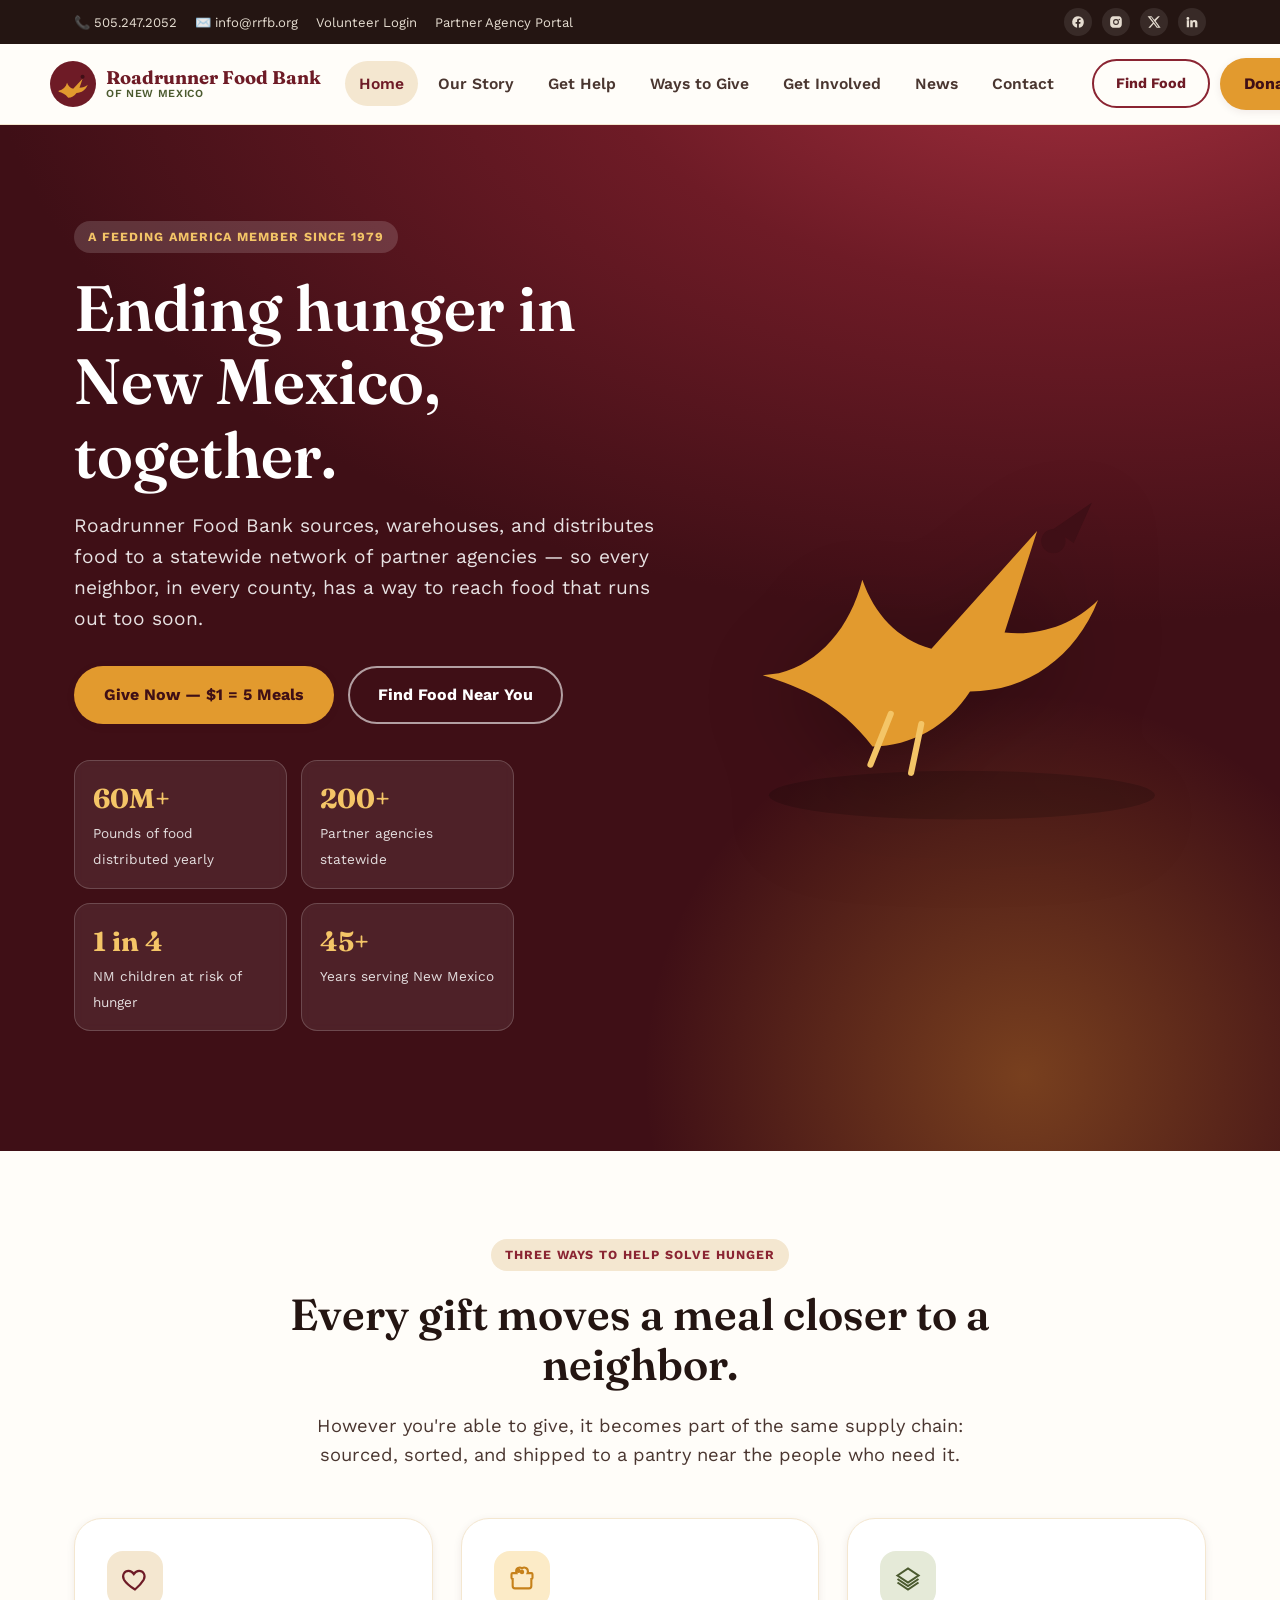
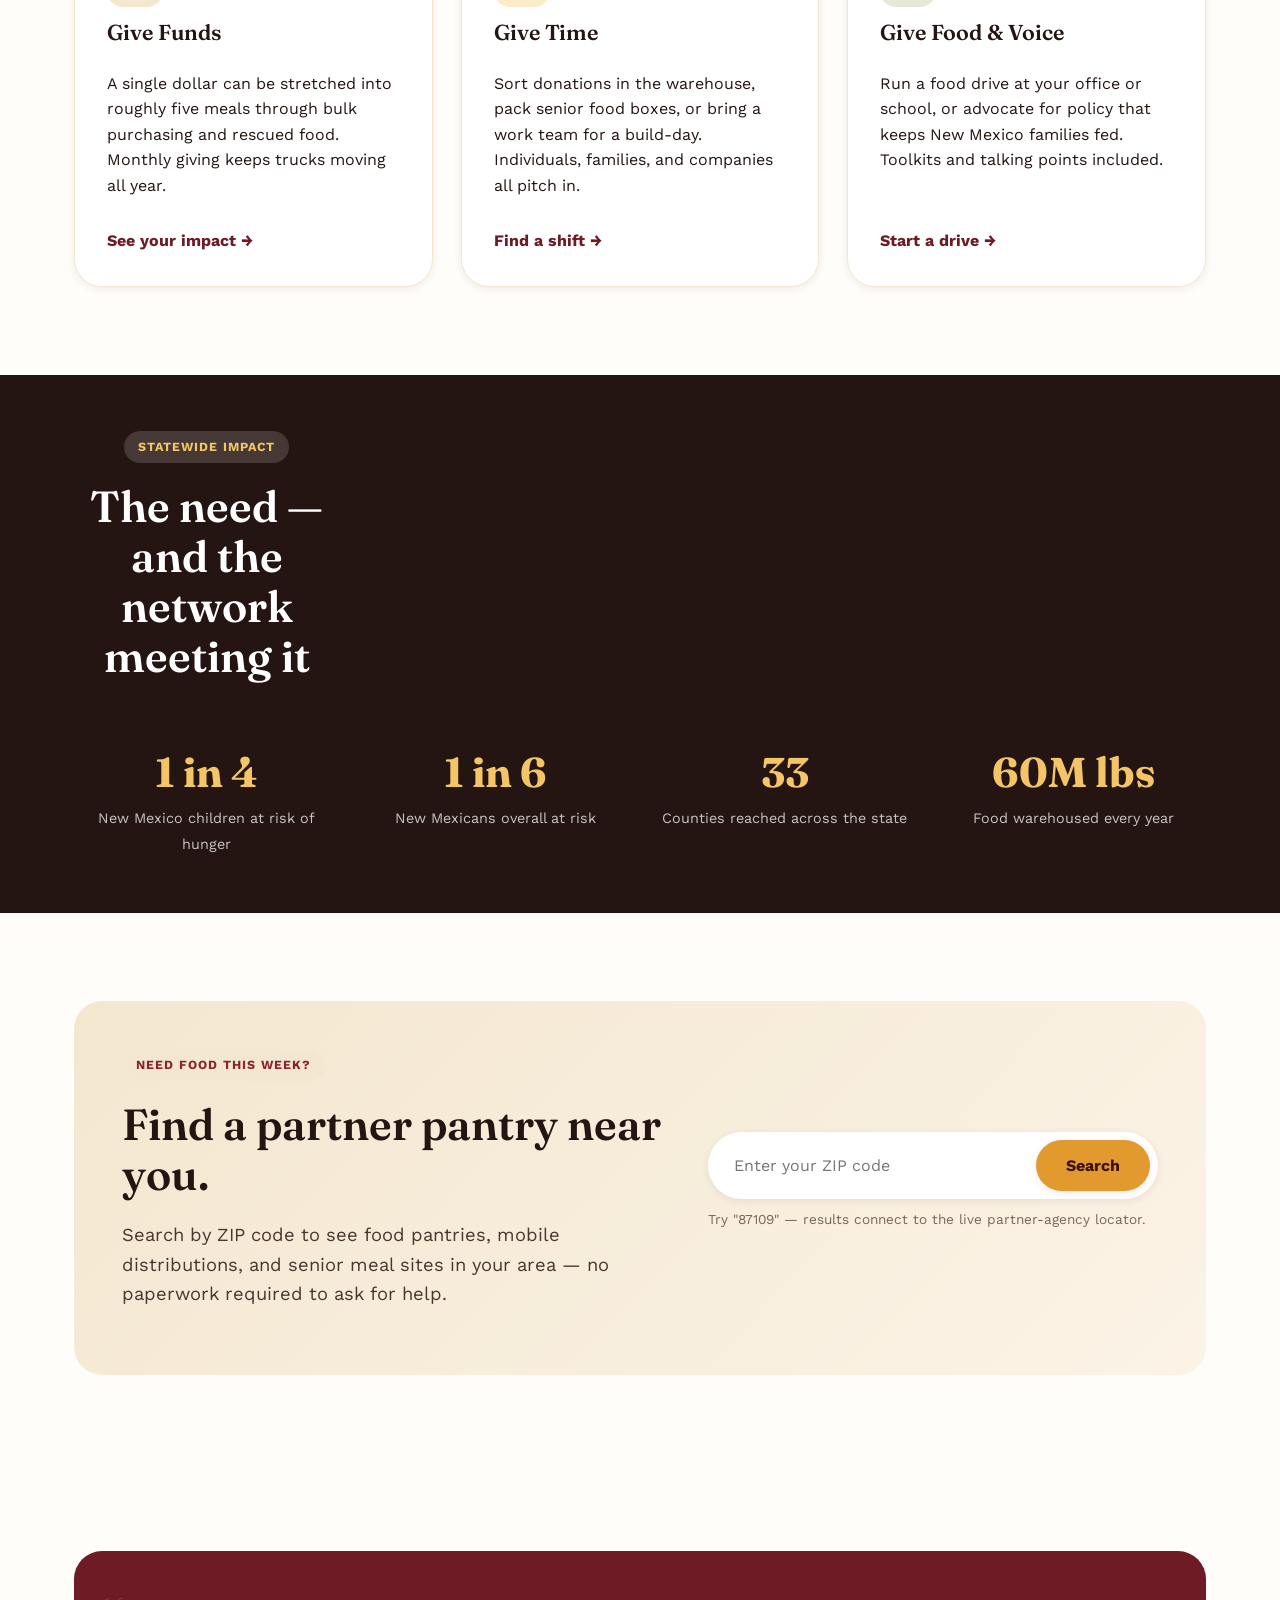
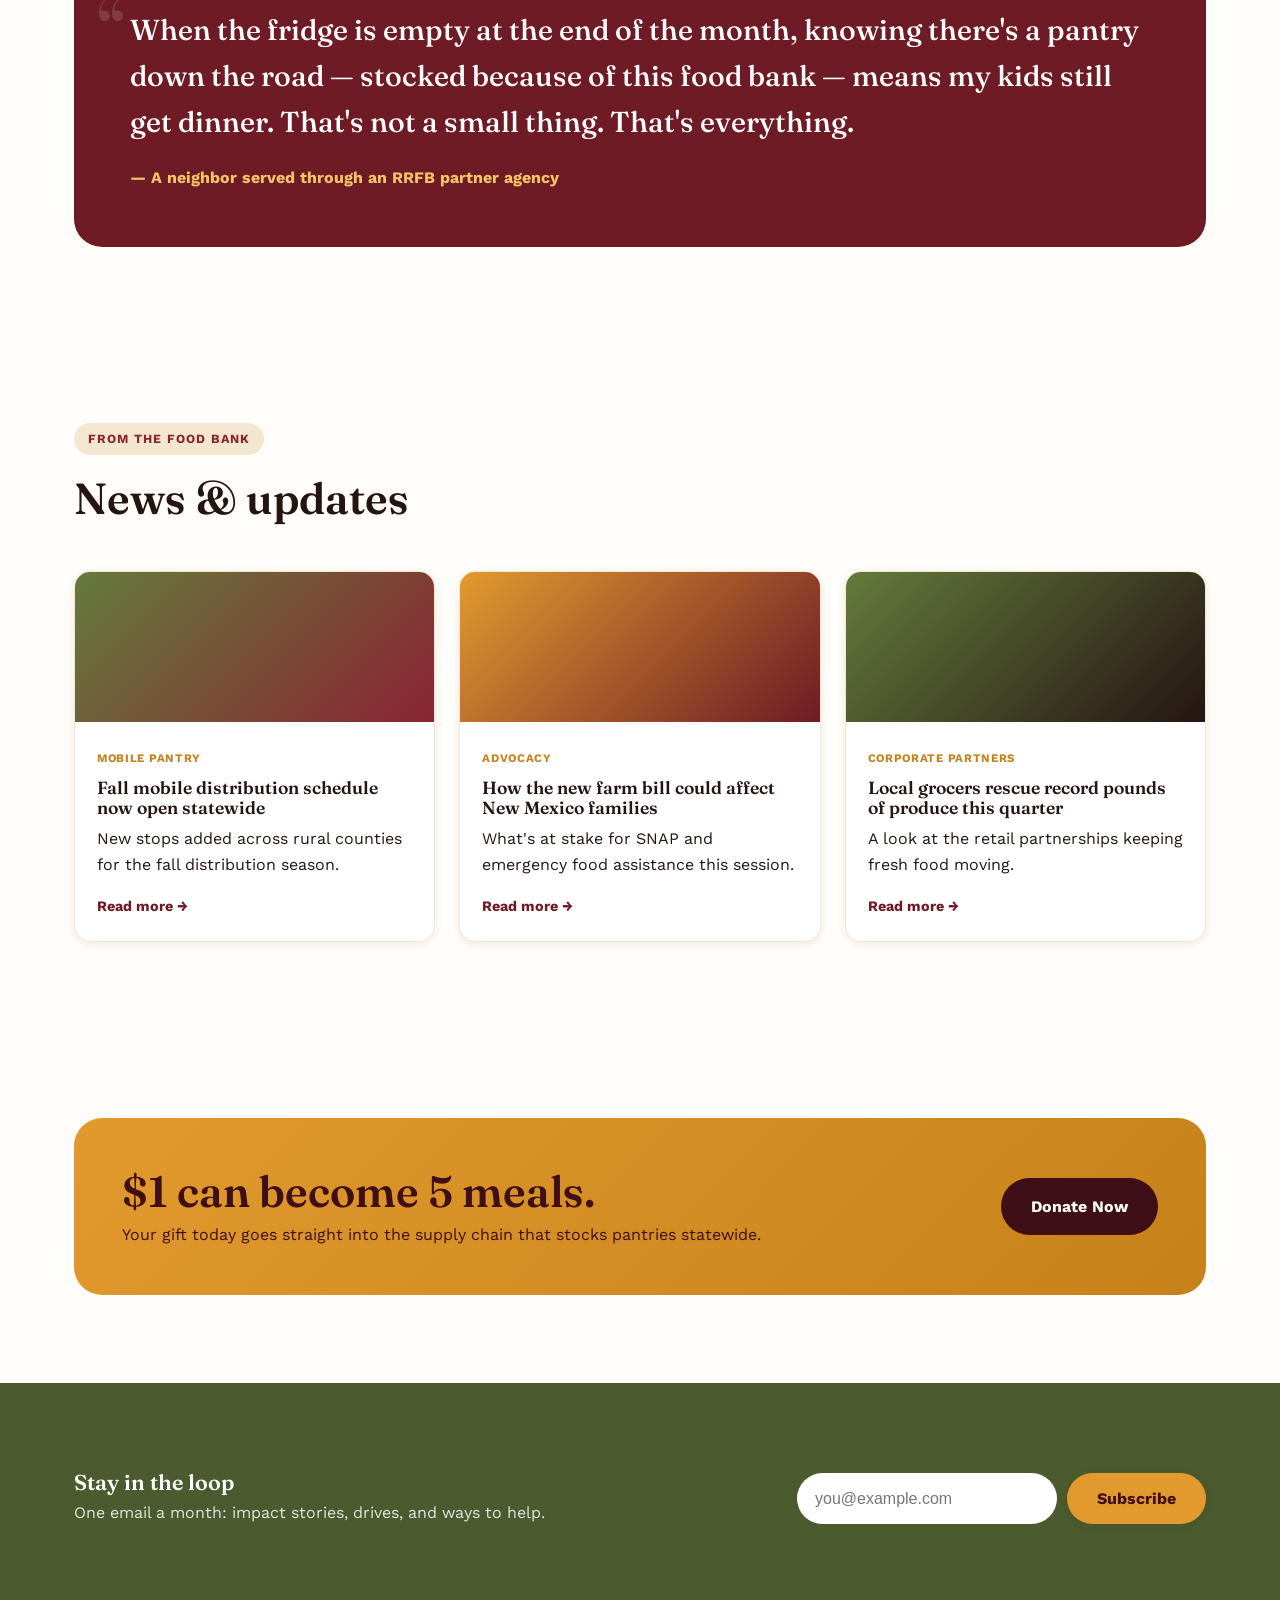
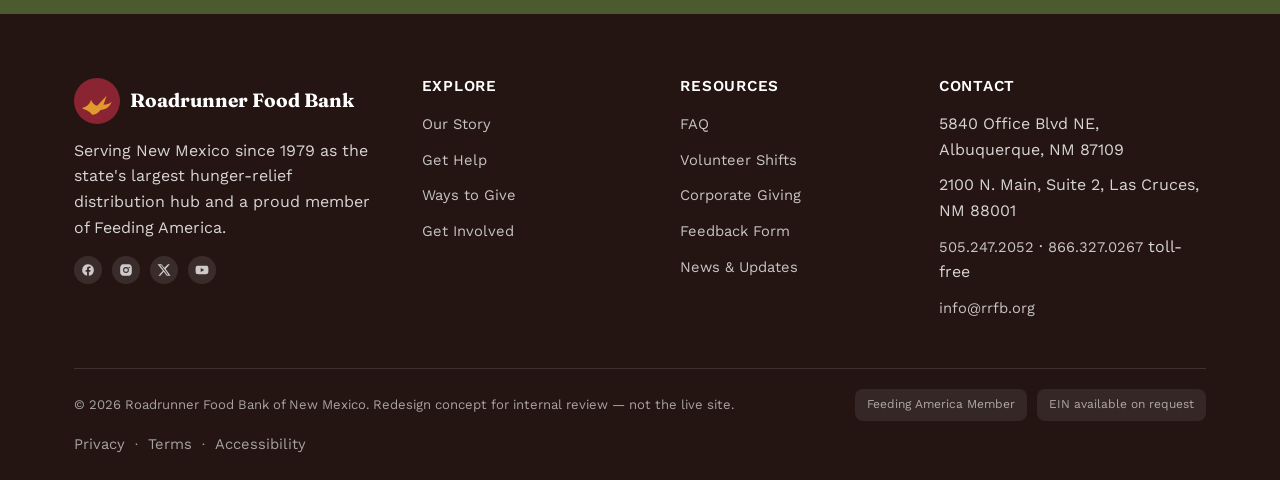
==== commit 07f806fa: "Add SEO, accessibility, legal pages, news templates, and spam-resistant forms Everything buildable w" ====
--- a/index.html
+++ b/index.html
@@ -5,10 +5,61 @@
 <meta name="viewport" content="width=device-width, initial-scale=1">
 <title>Roadrunner Food Bank of New Mexico — Redesign Concept</title>
 <meta name="description" content="A pitch concept redesign of rrfb.org: ending hunger in New Mexico, together.">
+<link rel="icon" type="image/svg+xml" href="assets/favicon.svg">
+<link rel="apple-touch-icon" href="assets/apple-touch-icon.png">
+<link rel="canonical" href="https://example.com/rrfb-redesign/index.html">
+<meta name="theme-color" content="#6E1B26">
+<meta property="og:type" content="website">
+<meta property="og:site_name" content="Roadrunner Food Bank of New Mexico">
+<meta property="og:title" content="Roadrunner Food Bank of New Mexico — Redesign Concept">
+<meta property="og:description" content="A pitch concept redesign of rrfb.org: ending hunger in New Mexico, together.">
+<meta property="og:image" content="https://example.com/rrfb-redesign/assets/og-image.jpg">
+<meta property="og:url" content="https://example.com/rrfb-redesign/index.html">
+<meta name="twitter:card" content="summary_large_image">
+<meta name="twitter:title" content="Roadrunner Food Bank of New Mexico — Redesign Concept">
+<meta name="twitter:description" content="A pitch concept redesign of rrfb.org: ending hunger in New Mexico, together.">
+<meta name="twitter:image" content="https://example.com/rrfb-redesign/assets/og-image.jpg">
 <link rel="preconnect" href="https://fonts.googleapis.com">
 <link rel="preconnect" href="https://fonts.gstatic.com" crossorigin>
 <link href="https://fonts.googleapis.com/css2?family=Fraunces:opsz,wght@9..144,500;9..144,600;9..144,700&family=Work+Sans:wght@400;500;600;700&display=swap" rel="stylesheet">
 <link rel="stylesheet" href="css/style.css">
+<script type="application/ld+json">
+{
+  "@context": "https://schema.org",
+  "@type": "NGO",
+  "name": "Roadrunner Food Bank of New Mexico",
+  "url": "https://example.com/rrfb-redesign/index.html",
+  "logo": "https://example.com/rrfb-redesign/assets/apple-touch-icon.png",
+  "description": "Roadrunner Food Bank of New Mexico is a Feeding America member food bank sourcing, warehousing, and distributing food statewide since 1979.",
+  "address": [
+    {
+      "@type": "PostalAddress",
+      "streetAddress": "5840 Office Blvd NE",
+      "addressLocality": "Albuquerque",
+      "addressRegion": "NM",
+      "postalCode": "87109",
+      "addressCountry": "US"
+    },
+    {
+      "@type": "PostalAddress",
+      "streetAddress": "2100 N. Main, Suite 2",
+      "addressLocality": "Las Cruces",
+      "addressRegion": "NM",
+      "postalCode": "88001",
+      "addressCountry": "US"
+    }
+  ],
+  "telephone": "+1-505-247-2052",
+  "email": "info@rrfb.org",
+  "sameAs": [
+    "https://www.facebook.com/roadrunner.food.bank/",
+    "https://www.instagram.com/roadrunnerfoodbank/",
+    "https://twitter.com/RoadrunnerFdBnk",
+    "https://www.linkedin.com/company/roadrunner-food-bank-of-new-mexico/",
+    "https://www.youtube.com/user/roadrunnerfoodbank"
+  ]
+}
+</script>
 </head>
 <body>
 <a class="skip-link" href="#main">Skip to content</a>
@@ -48,6 +99,7 @@
       <a href="get-help.html">Get Help</a>
       <a href="ways-to-give.html">Ways to Give</a>
       <a href="get-involved.html">Get Involved</a>
+      <a href="news.html">News</a>
       <a href="contact.html">Contact</a>
     </nav>
     <div class="header-cta">
@@ -227,6 +279,12 @@
       <p style="margin:0;color:rgba(255,255,255,.85);">One email a month: impact stories, drives, and ways to help.</p>
     </div>
     <form data-demo-form data-success-target="newsletter-success">
+          <div style="position:absolute;left:-9999px;width:1px;height:1px;overflow:hidden;" aria-hidden="true">
+            <label for="index-1_website">Leave this field empty</label>
+            <input type="text" id="index-1_website" name="website" tabindex="-1" autocomplete="off">
+          </div>
+          <input type="hidden" name="form_rendered_at" class="form-rendered-at" value="">
+
       <input type="email" placeholder="you@example.com" aria-label="Email address" required>
       <button class="btn btn-primary" type="submit">Subscribe</button>
     </form>
@@ -269,6 +327,7 @@
           <li><a href="get-involved.html#volunteer">Volunteer Shifts</a></li>
           <li><a href="ways-to-give.html#corporate">Corporate Giving</a></li>
           <li><a href="contact.html">Feedback Form</a></li>
+        <li><a href="news.html">News &amp; Updates</a></li>
         </ul>
       </div>
       <div>
@@ -284,10 +343,11 @@
     <div class="footer-bottom">
       <span>© <span data-year>2026</span> Roadrunner Food Bank of New Mexico. Redesign concept for internal review — not the live site.</span>
       <div class="footer-badges"><span class="badge">Feeding America Member</span><span class="badge">EIN available on request</span></div>
+      <div class="footer-badges"><a href="privacy.html" style="color:rgba(255,255,255,.6);">Privacy</a><span aria-hidden="true"> · </span><a href="terms.html" style="color:rgba(255,255,255,.6);">Terms</a><span aria-hidden="true"> · </span><a href="accessibility.html" style="color:rgba(255,255,255,.6);">Accessibility</a></div>
     </div>
   </div>
 </footer>
 
-<script src="js/main.js"></script>
+<script src="js/main.js" defer></script>
 </body>
 </html>
--- a/css/style.css
+++ b/css/style.css
@@ -442,3 +442,42 @@
 .diff-table tr:last-child td{border-bottom:none;}
 
 .badge-pill{display:inline-block;background:var(--cream-300);color:var(--maroon-700);padding:4px 12px;border-radius:999px;font-size:.75rem;font-weight:700;margin-bottom:10px;}
+
+/* ==========================================================================
+   Accessibility: focus visibility + reduced motion
+   ========================================================================== */
+
+/* A single consistent focus ring for every interactive element, tuned to
+   read clearly on both light and dark (hero/footer) backgrounds. Only shows
+   for keyboard/AT focus (:focus-visible), not on a mouse click. */
+a:focus-visible,
+button:focus-visible,
+input:focus-visible,
+textarea:focus-visible,
+select:focus-visible,
+[tabindex]:focus-visible{
+  outline: 3px solid var(--gold-500);
+  outline-offset: 2px;
+  border-radius: 4px;
+}
+.site-header a:focus-visible,
+.hero a:focus-visible,
+.testimonial a:focus-visible,
+footer a:focus-visible,
+.maroon-900 a:focus-visible{
+  outline-color: var(--gold-300);
+}
+/* Buttons already have their own border/pill shape — keep the ring outside it */
+.btn:focus-visible{
+  outline-offset: 3px;
+}
+
+@media (prefers-reduced-motion: reduce){
+  *,*::before,*::after{
+    animation-duration: 0.001ms !important;
+    animation-iteration-count: 1 !important;
+    transition-duration: 0.001ms !important;
+    scroll-behavior: auto !important;
+  }
+  .reveal{opacity:1;transform:none;}
+}
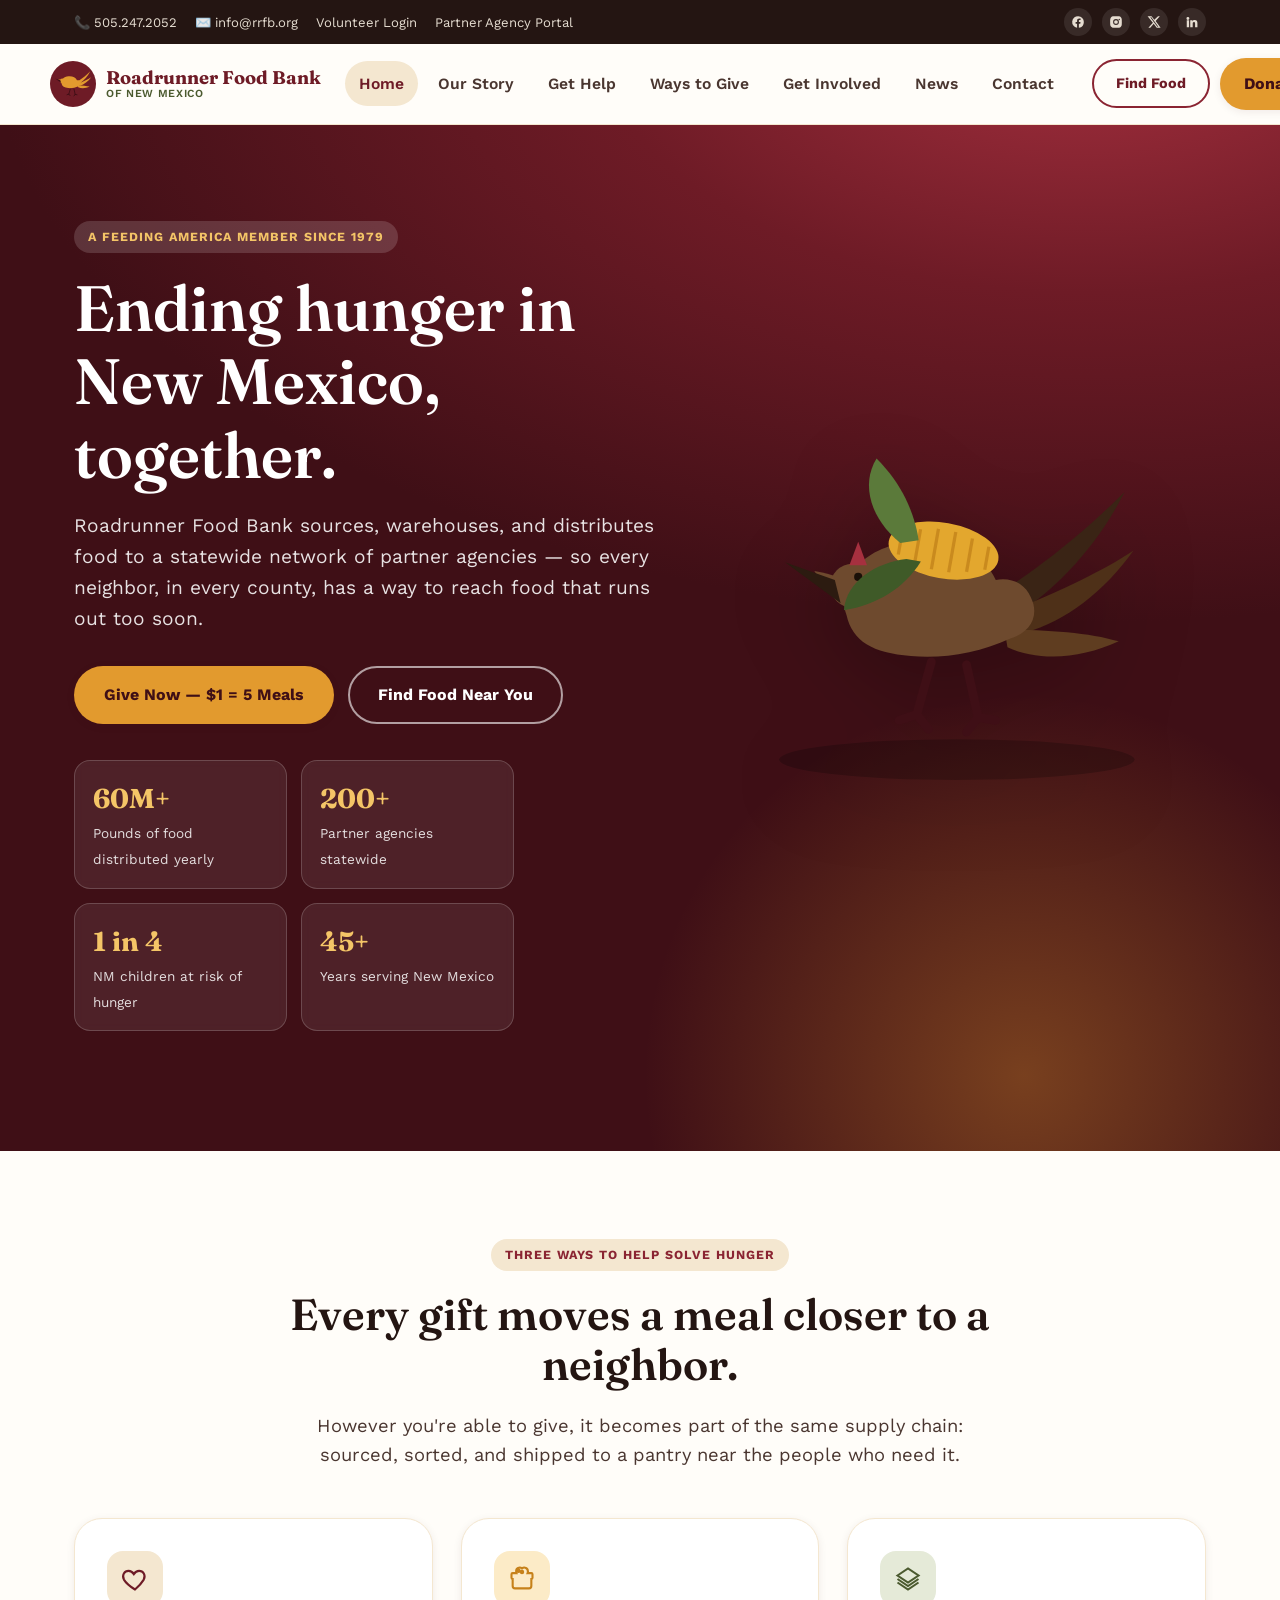
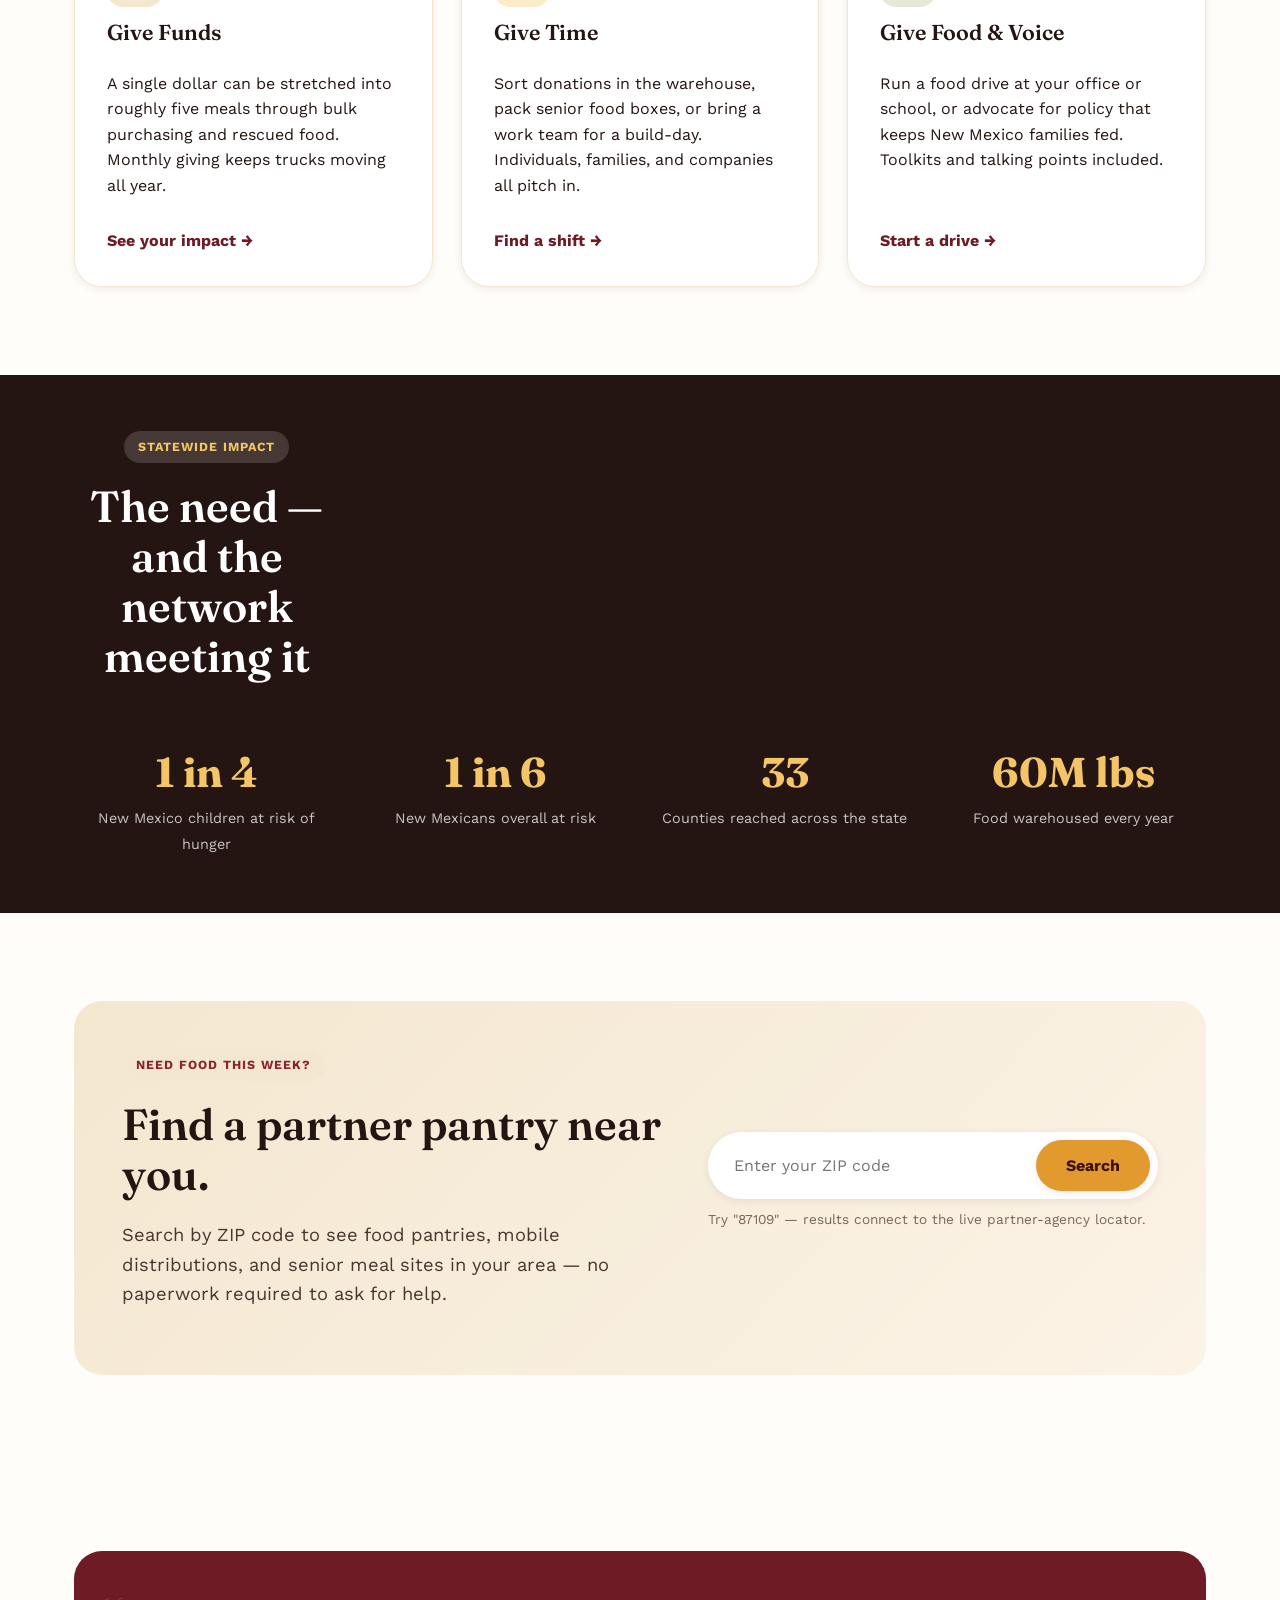
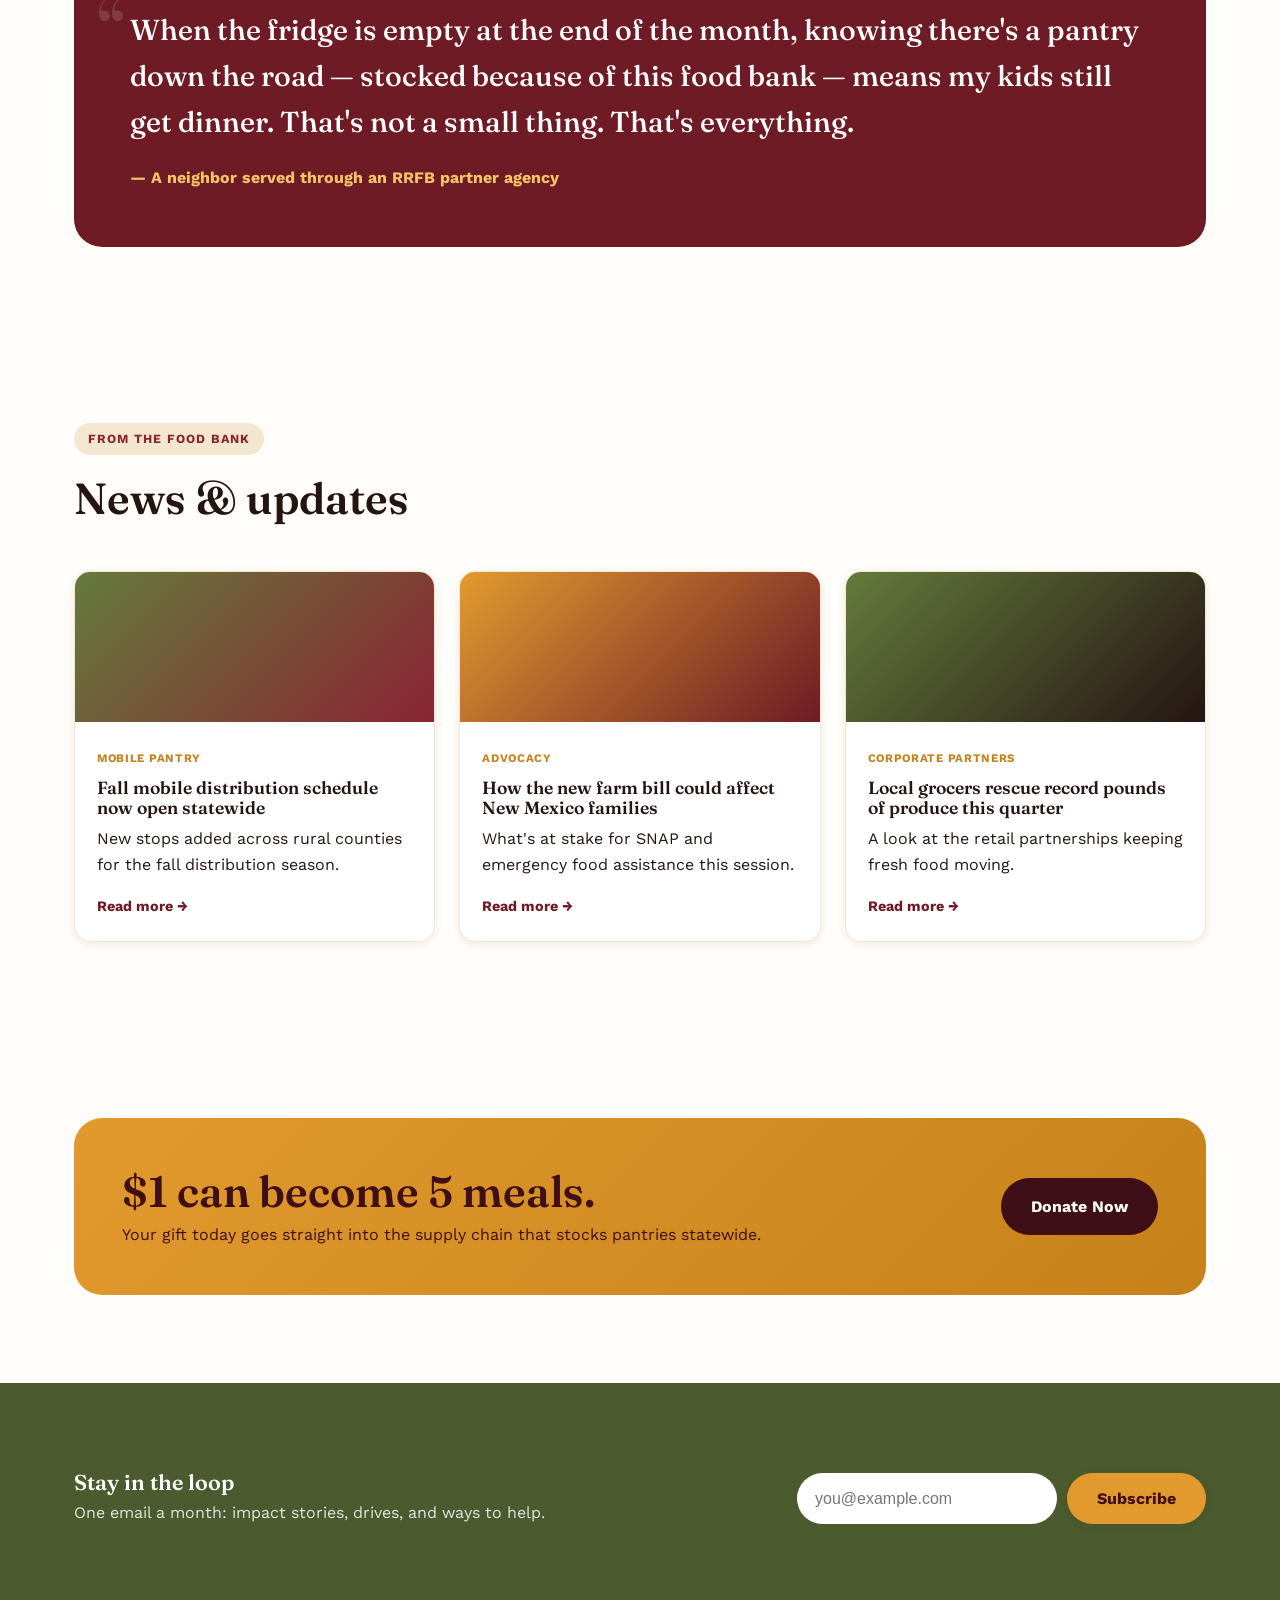
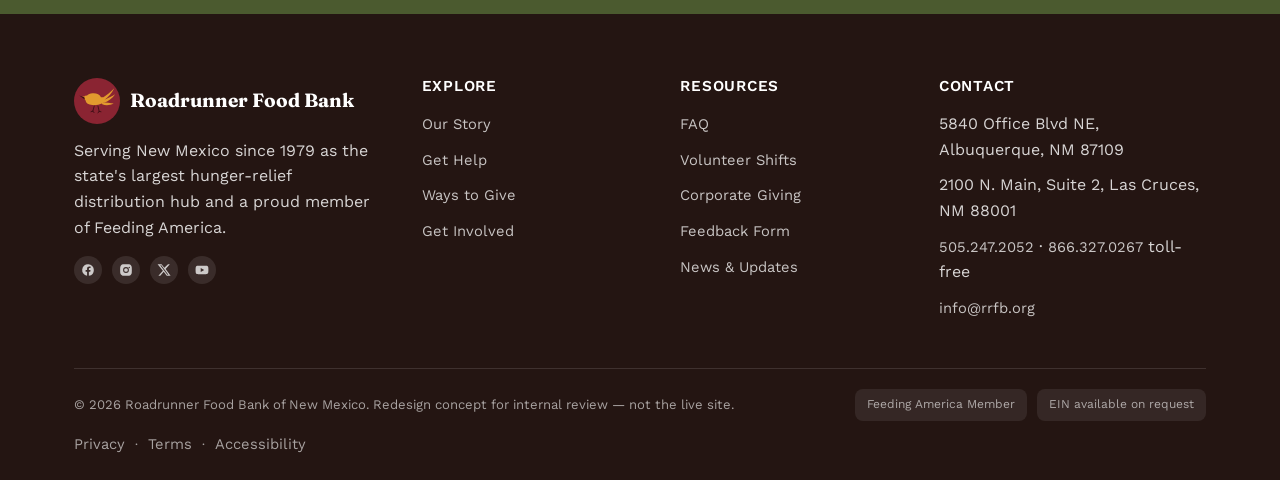
==== commit 7a868273: "Bring RRFB's real logo motif into the redesign Replaces the abstract brand-mark shape with an origin" ====
--- a/index.html
+++ b/index.html
@@ -88,8 +88,19 @@
     <a href="index.html" class="brand">
       <svg class="brand-mark" viewBox="0 0 48 48" aria-hidden="true">
         <circle cx="24" cy="24" r="24" fill="#6E1B26"/>
-        <path d="M9 31c4.5-1 7.6-4 8.8-8.4 1 3.2 3.1 5.4 6.4 6.4l9.8-10.6-3.2 9.6c3.2 0 6.4-1.1 8.6-3.2-2.1 5.3-6.4 8.5-11.7 8.5-2.2 3.1-5.3 5-8.7 5-3.1-4.1-6.3-5.3-10-6.3z" fill="#E29A2E"/>
-        <circle cx="34" cy="16.5" r="2.1" fill="#3F0F16"/>
+        <g transform="translate(8,10) scale(0.315)">
+          <g stroke="#3F0F16" stroke-width="3" stroke-linecap="round" stroke-linejoin="round" fill="none">
+            <path d="M42,60 L37,78 M37,78 L31,80 M37,78 L41,83"/>
+            <path d="M54,61 L58,79 M58,79 L64,80 M58,79 L54,84"/>
+          </g>
+          <path d="M66,36 C82,26 98,12 108,2 C100,18 88,32 74,42 Z" fill="#E29A2E"/>
+          <path d="M68,43 C86,36 102,28 111,22 C101,36 88,46 74,50 Z" fill="#E29A2E"/>
+          <path d="M67,49 C82,49 96,50 106,53 C93,59 79,60 68,55 Z" fill="#E29A2E"/>
+          <path d="M13,44 C9,31 20,20 36,19 C49,18 60,23 64,32 C69,31 74,33 76,38 C79,44 76,50 69,52 C58,57 46,59 35,58 C22,57 15,53 13,44 Z" fill="#E29A2E"/>
+          <path d="M16,40 C10,38 5,34 2,29 C8,30 14,32 19,36 Z" fill="#E29A2E"/>
+          <circle cx="15" cy="34" r="7.5" fill="#E29A2E"/>
+          <path d="M9,32 L-8,26 L11,40 Z" fill="#3F0F16"/>
+        </g>
       </svg>
       <span class="brand-text"><strong>Roadrunner Food Bank</strong><span>of New Mexico</span></span>
     </a>
@@ -131,13 +142,41 @@
       </div>
       <div class="hero-art" aria-hidden="true">
         <svg class="rr-illustration" viewBox="0 0 480 420" xmlns="http://www.w3.org/2000/svg">
-          <ellipse cx="240" cy="380" rx="190" ry="24" fill="rgba(0,0,0,.18)"/>
-          <path d="M60 260c40-10 70-45 82-92 12 34 34 58 68 68l104-116-32 100c34 4 68-8 92-32-22 56-70 90-126 90-22 34-58 54-96 54-34-44-70-58-108-70z" fill="#E29A2E"/>
-          <circle cx="330" cy="130" r="12" fill="#3F0F16"/>
-          <path d="M330 118 l38-26 -18 40z" fill="#3F0F16"/>
-          <g stroke="#F4C567" stroke-width="6" stroke-linecap="round">
-            <path d="M170 300 L150 350"/>
-            <path d="M200 310 L190 358"/>
+          <ellipse cx="235" cy="345" rx="175" ry="20" fill="rgba(0,0,0,.22)"/>
+          <g transform="translate(89,76) scale(2.88)">
+            <!-- legs -->
+            <g stroke="#3F0F16" stroke-width="3" stroke-linecap="round" stroke-linejoin="round" fill="none">
+              <path d="M42,60 L37,78 M37,78 L31,80 M37,78 L41,83"/>
+              <path d="M54,61 L58,79 M58,79 L64,80 M58,79 L54,84"/>
+            </g>
+            <!-- tail feathers -->
+            <path d="M66,36 C82,26 98,12 108,2 C100,18 88,32 74,42 Z" fill="#3A2415"/>
+            <path d="M68,43 C86,36 102,28 111,22 C101,36 88,46 74,50 Z" fill="#4E3018"/>
+            <path d="M67,49 C82,49 96,50 106,53 C93,59 79,60 68,55 Z" fill="#5F3D20"/>
+            <!-- body -->
+            <path d="M13,44 C9,31 20,20 36,19 C49,18 60,23 64,32 C69,31 74,33 76,38 C79,44 76,50 69,52 C58,57 46,59 35,58 C22,57 15,53 13,44 Z" fill="#6E4A2E"/>
+            <!-- neck + head -->
+            <path d="M16,40 C10,38 5,34 2,29 C8,30 14,32 19,36 Z" fill="#6E4A2E"/>
+            <circle cx="15" cy="34" r="7.5" fill="#6E4A2E"/>
+            <!-- beak -->
+            <path d="M9,32 L-8,26 L11,40 Z" fill="#2C1B10"/>
+            <circle cx="17" cy="31" r="1.4" fill="#1a1008"/>
+            <!-- red comb -->
+            <path d="M14,27 L17,19 L20,27 Z" fill="#A6303F"/>
+            <!-- corn cob on its back -->
+            <g transform="translate(30,10) rotate(10)">
+              <ellipse cx="18" cy="9" rx="19" ry="9.5" fill="#E3A72E"/>
+              <g stroke="#C98A1E" stroke-width="1.1">
+                <line x1="3" y1="5" x2="3" y2="13"/>
+                <line x1="9" y1="3.2" x2="9" y2="14.8"/>
+                <line x1="15" y1="2" x2="15" y2="16"/>
+                <line x1="21" y1="2" x2="21" y2="16"/>
+                <line x1="27" y1="3.2" x2="27" y2="14.8"/>
+                <line x1="33" y1="5" x2="33" y2="13"/>
+              </g>
+              <path d="M3,9 C-8,3 -14,-8 -10,-18 C0,-11 6,-2 9,7 Z" fill="#5B7A3A"/>
+              <path d="M6,14 C-4,17 -13,25 -12,35 C-1,31 7,24 11,14 Z" fill="#3F5A28"/>
+            </g>
           </g>
         </svg>
       </div>
@@ -299,7 +338,19 @@
         <div class="footer-brand">
           <svg class="brand-mark" width="36" height="36" viewBox="0 0 48 48" aria-hidden="true">
             <circle cx="24" cy="24" r="24" fill="#8A2432"/>
-            <path d="M9 31c4.5-1 7.6-4 8.8-8.4 1 3.2 3.1 5.4 6.4 6.4l9.8-10.6-3.2 9.6c3.2 0 6.4-1.1 8.6-3.2-2.1 5.3-6.4 8.5-11.7 8.5-2.2 3.1-5.3 5-8.7 5-3.1-4.1-6.3-5.3-10-6.3z" fill="#E29A2E"/>
+            <g transform="translate(8,10) scale(0.315)">
+              <g stroke="#3F0F16" stroke-width="3" stroke-linecap="round" stroke-linejoin="round" fill="none">
+                <path d="M42,60 L37,78 M37,78 L31,80 M37,78 L41,83"/>
+                <path d="M54,61 L58,79 M58,79 L64,80 M58,79 L54,84"/>
+              </g>
+              <path d="M66,36 C82,26 98,12 108,2 C100,18 88,32 74,42 Z" fill="#E29A2E"/>
+              <path d="M68,43 C86,36 102,28 111,22 C101,36 88,46 74,50 Z" fill="#E29A2E"/>
+              <path d="M67,49 C82,49 96,50 106,53 C93,59 79,60 68,55 Z" fill="#E29A2E"/>
+              <path d="M13,44 C9,31 20,20 36,19 C49,18 60,23 64,32 C69,31 74,33 76,38 C79,44 76,50 69,52 C58,57 46,59 35,58 C22,57 15,53 13,44 Z" fill="#E29A2E"/>
+              <path d="M16,40 C10,38 5,34 2,29 C8,30 14,32 19,36 Z" fill="#E29A2E"/>
+              <circle cx="15" cy="34" r="7.5" fill="#E29A2E"/>
+              <path d="M9,32 L-8,26 L11,40 Z" fill="#3F0F16"/>
+            </g>
           </svg>
           <strong>Roadrunner Food Bank</strong>
         </div>
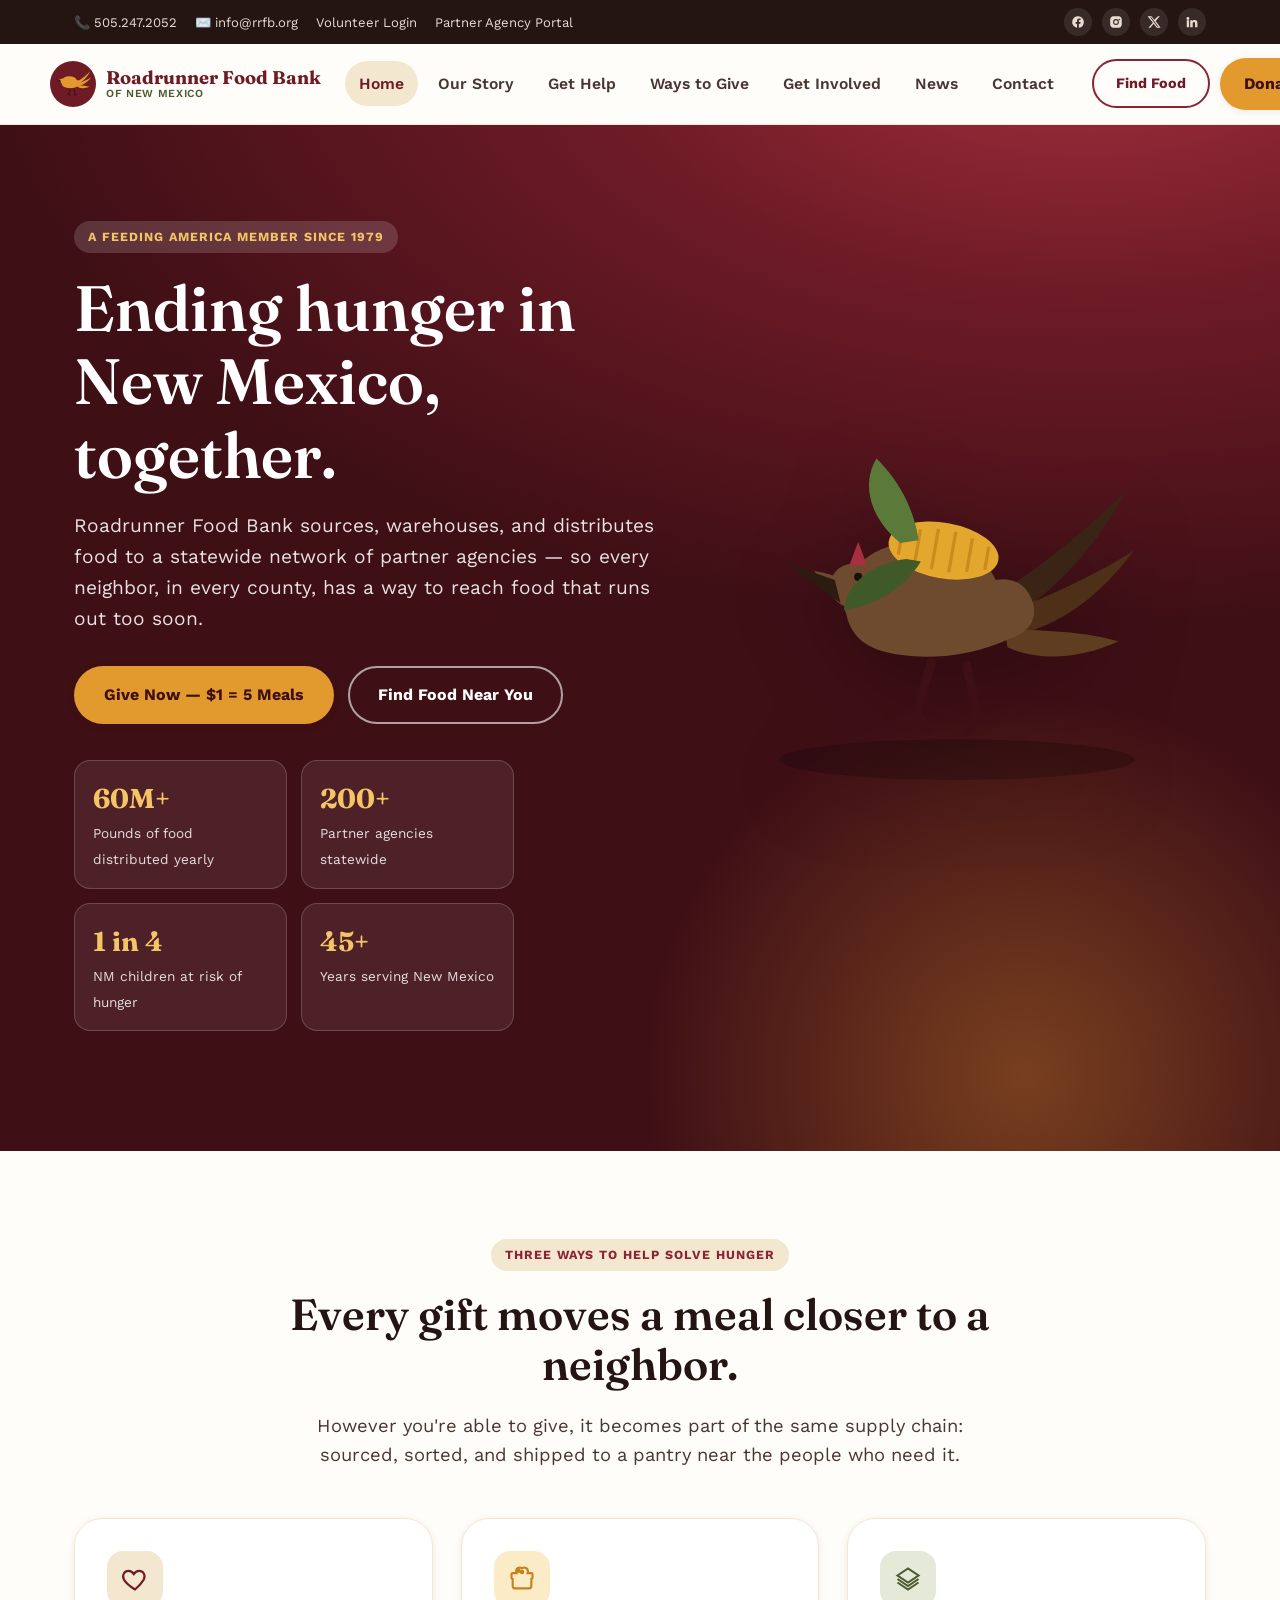
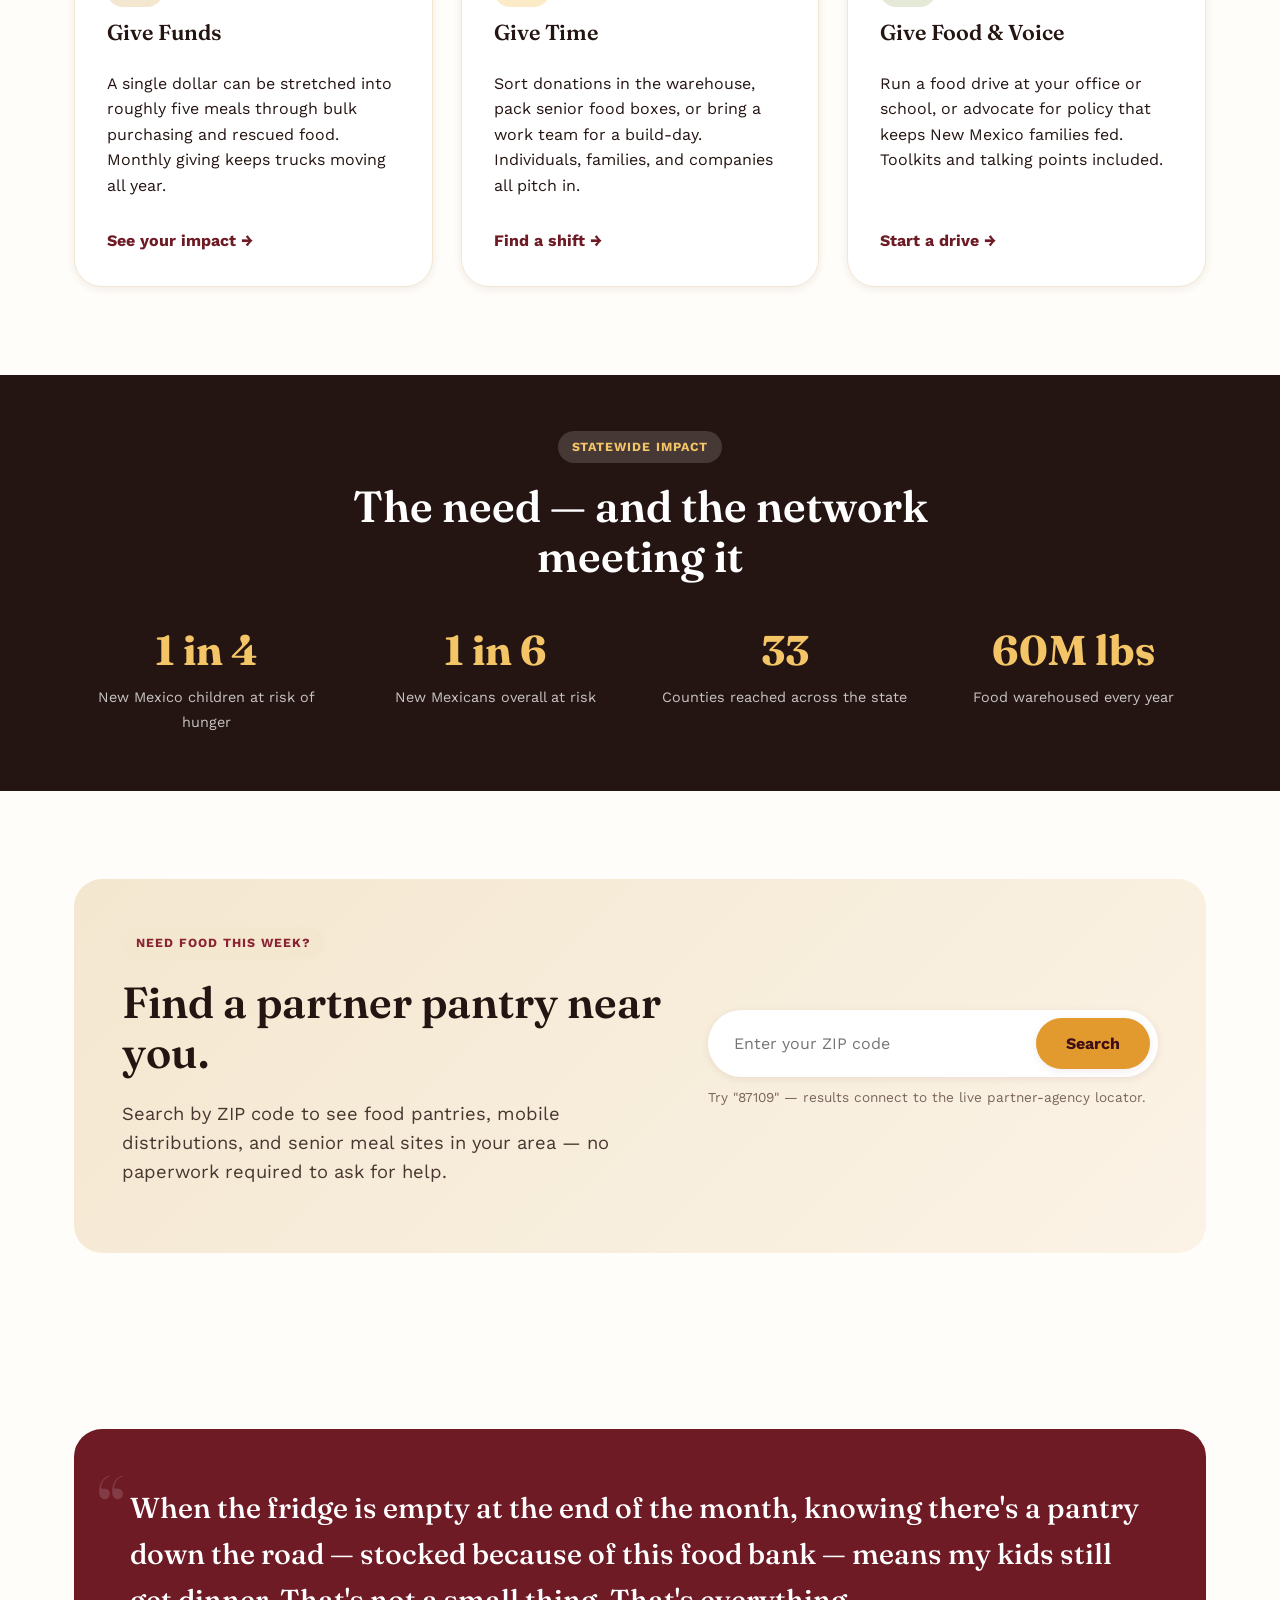
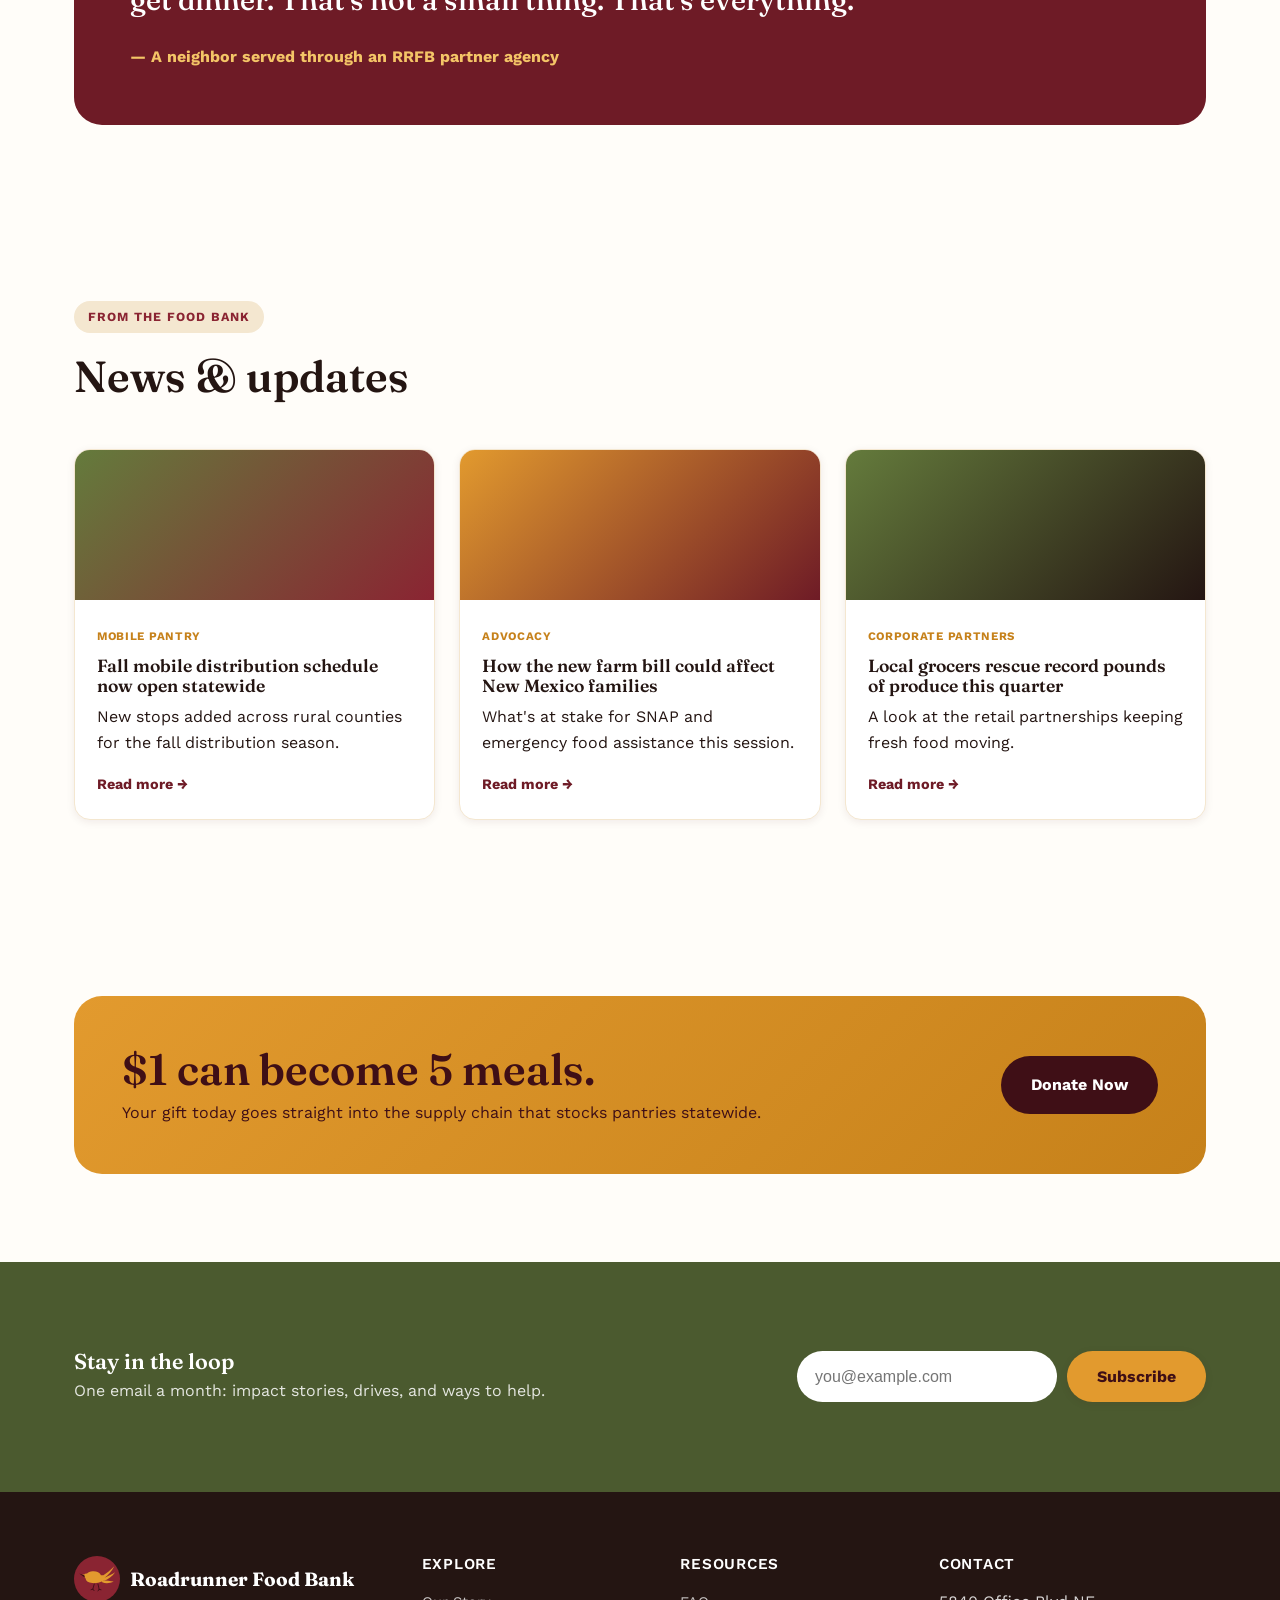
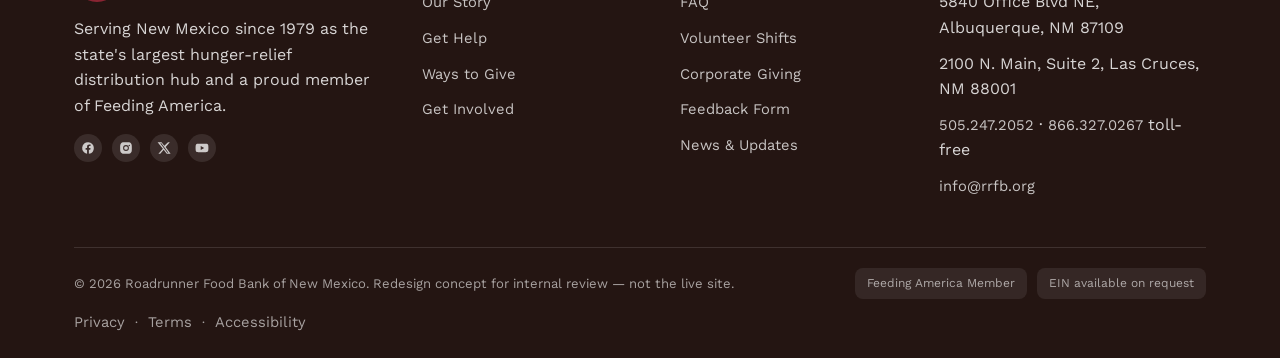
==== commit 3cfa1030: "Fix stat-strip heading squeezed into a 4-column grid track .stat-strip .container applied the 4-colu" ====
--- a/index.html
+++ b/index.html
@@ -220,7 +220,7 @@
         <h2 id="impact-heading" style="color:#fff;">The need — and the network meeting it</h2>
       </div>
     </div>
-    <div class="container">
+    <div class="container stats-row">
       <div class="stat"><b>1 in 4</b><span>New Mexico children at risk of hunger</span></div>
       <div class="stat"><b>1 in 6</b><span>New Mexicans overall at risk</span></div>
       <div class="stat"><b data-count-to="33" data-suffix="">0</b><span>Counties reached across the state</span></div>
--- a/css/style.css
+++ b/css/style.css
@@ -207,11 +207,11 @@
 
 /* ===== Stat strip ===== */
 .stat-strip{background:var(--ink-900);color:var(--white);padding:56px 0;}
-.stat-strip .container{display:grid;grid-template-columns:repeat(4,1fr);gap:24px;}
+.stat-strip .stats-row{display:grid;grid-template-columns:repeat(4,1fr);gap:24px;}
 .stat-strip .stat{text-align:center;}
 .stat-strip .stat b{display:block;font-family:var(--font-display);font-size:clamp(2rem,4vw,2.6rem);color:var(--gold-300);}
 .stat-strip .stat span{font-size:.9rem;color:rgba(255,255,255,.75);}
-@media (max-width:760px){.stat-strip .container{grid-template-columns:repeat(2,1fr);}}
+@media (max-width:760px){.stat-strip .stats-row{grid-template-columns:repeat(2,1fr);}}
 
 /* ===== Card grid: three ways to help ===== */
 .card-grid{display:grid;grid-template-columns:repeat(3,1fr);gap:28px;}
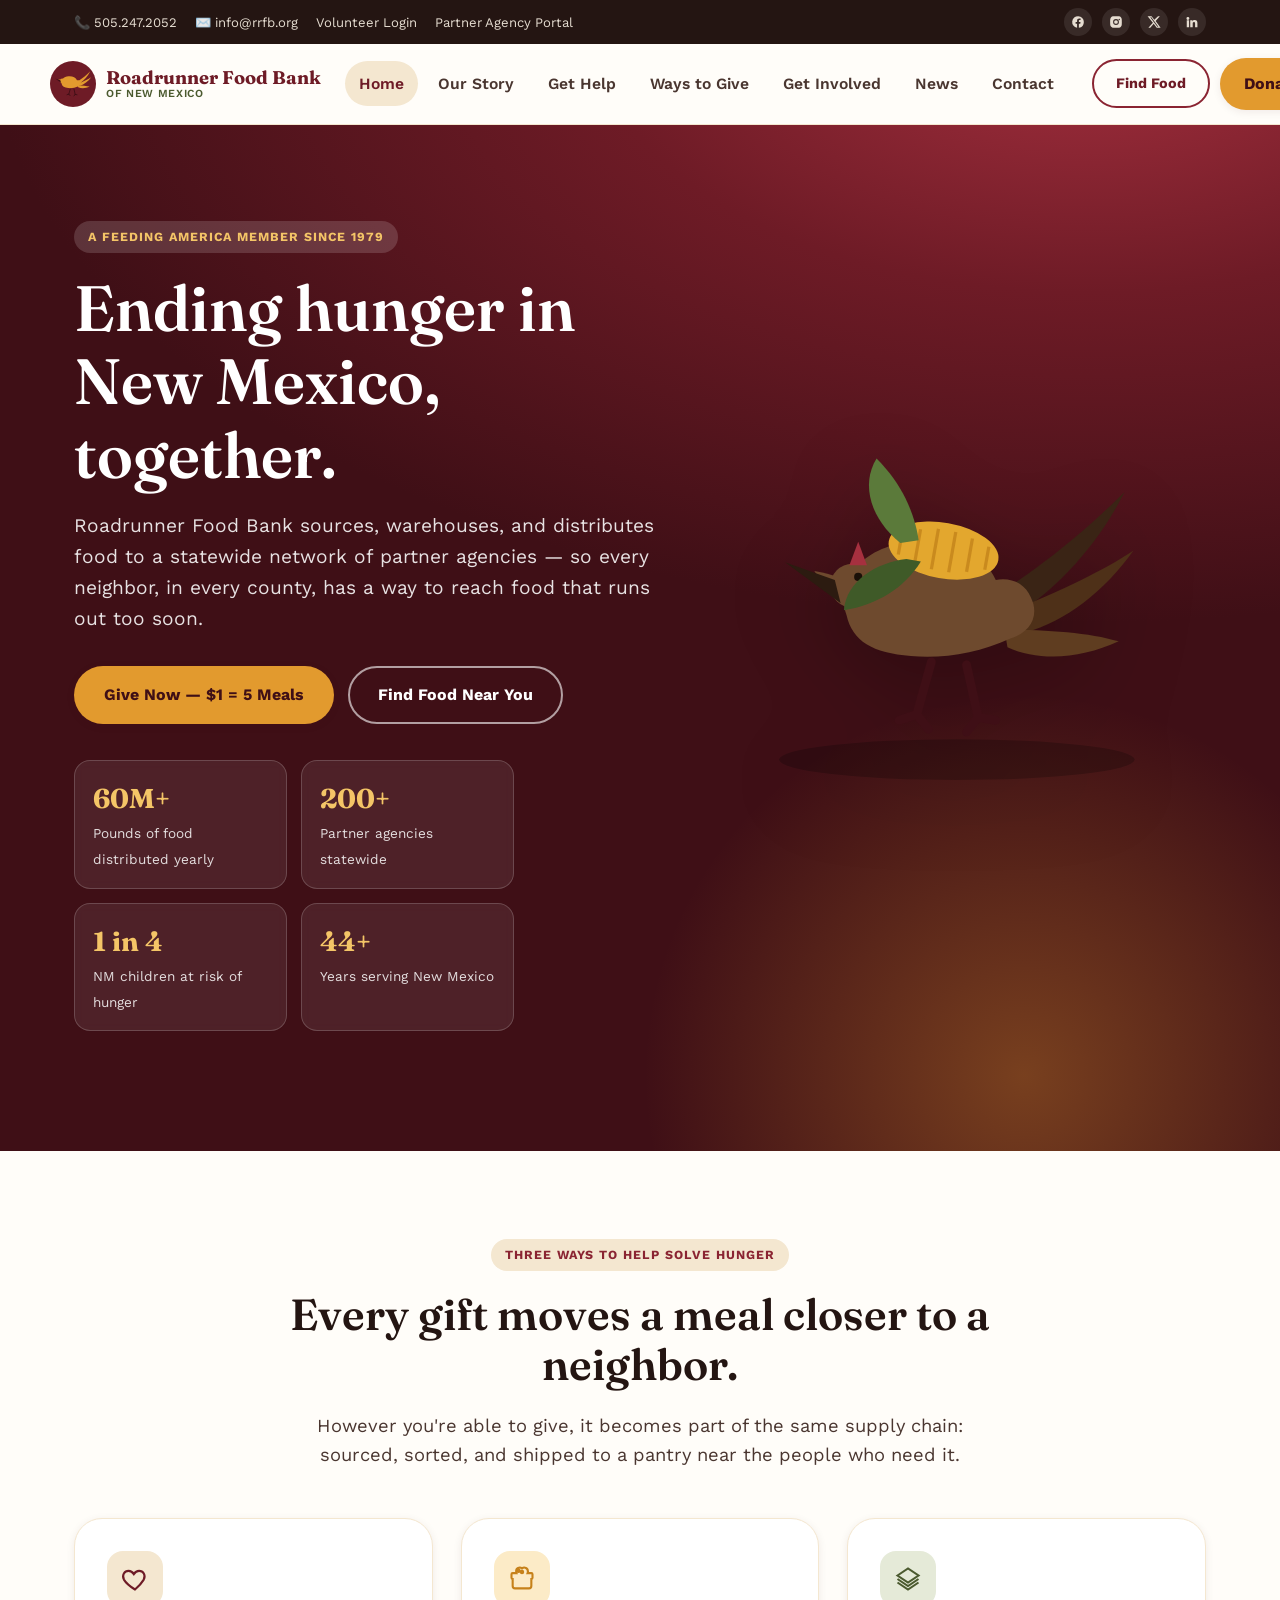
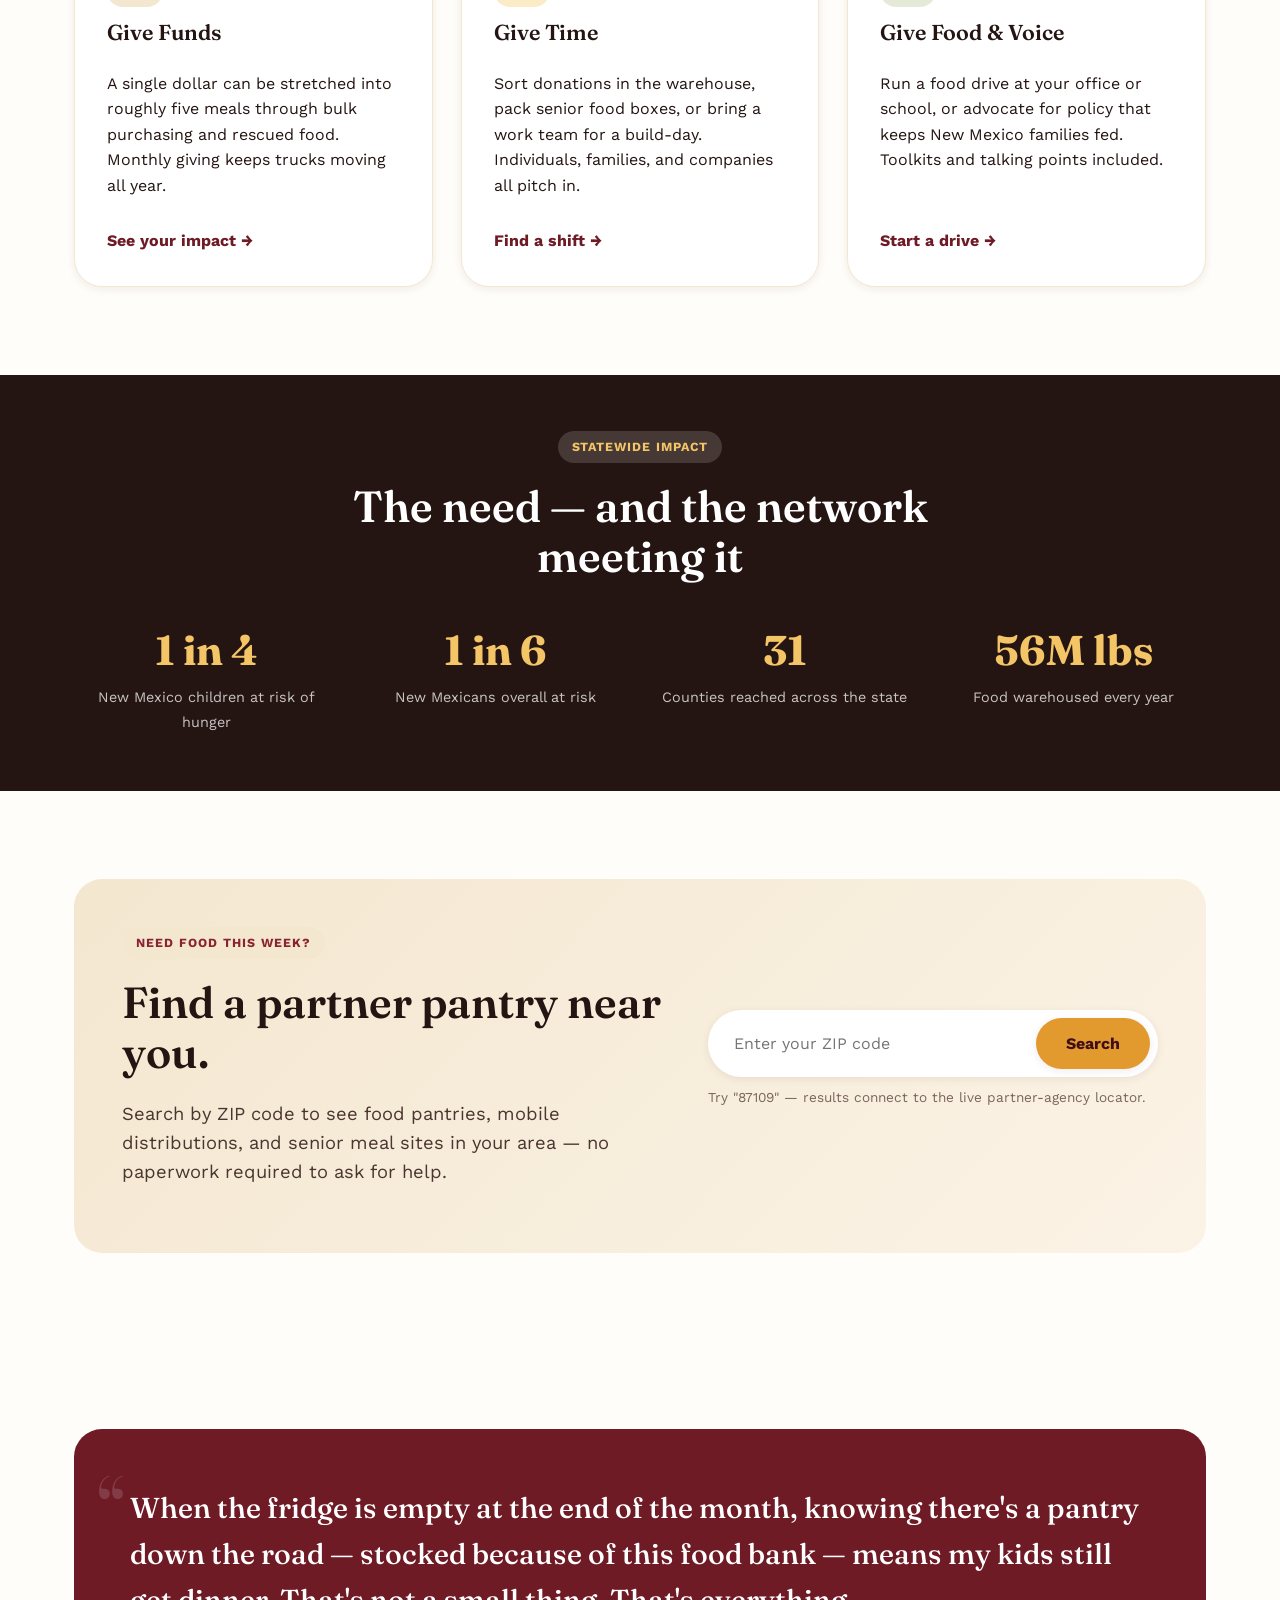
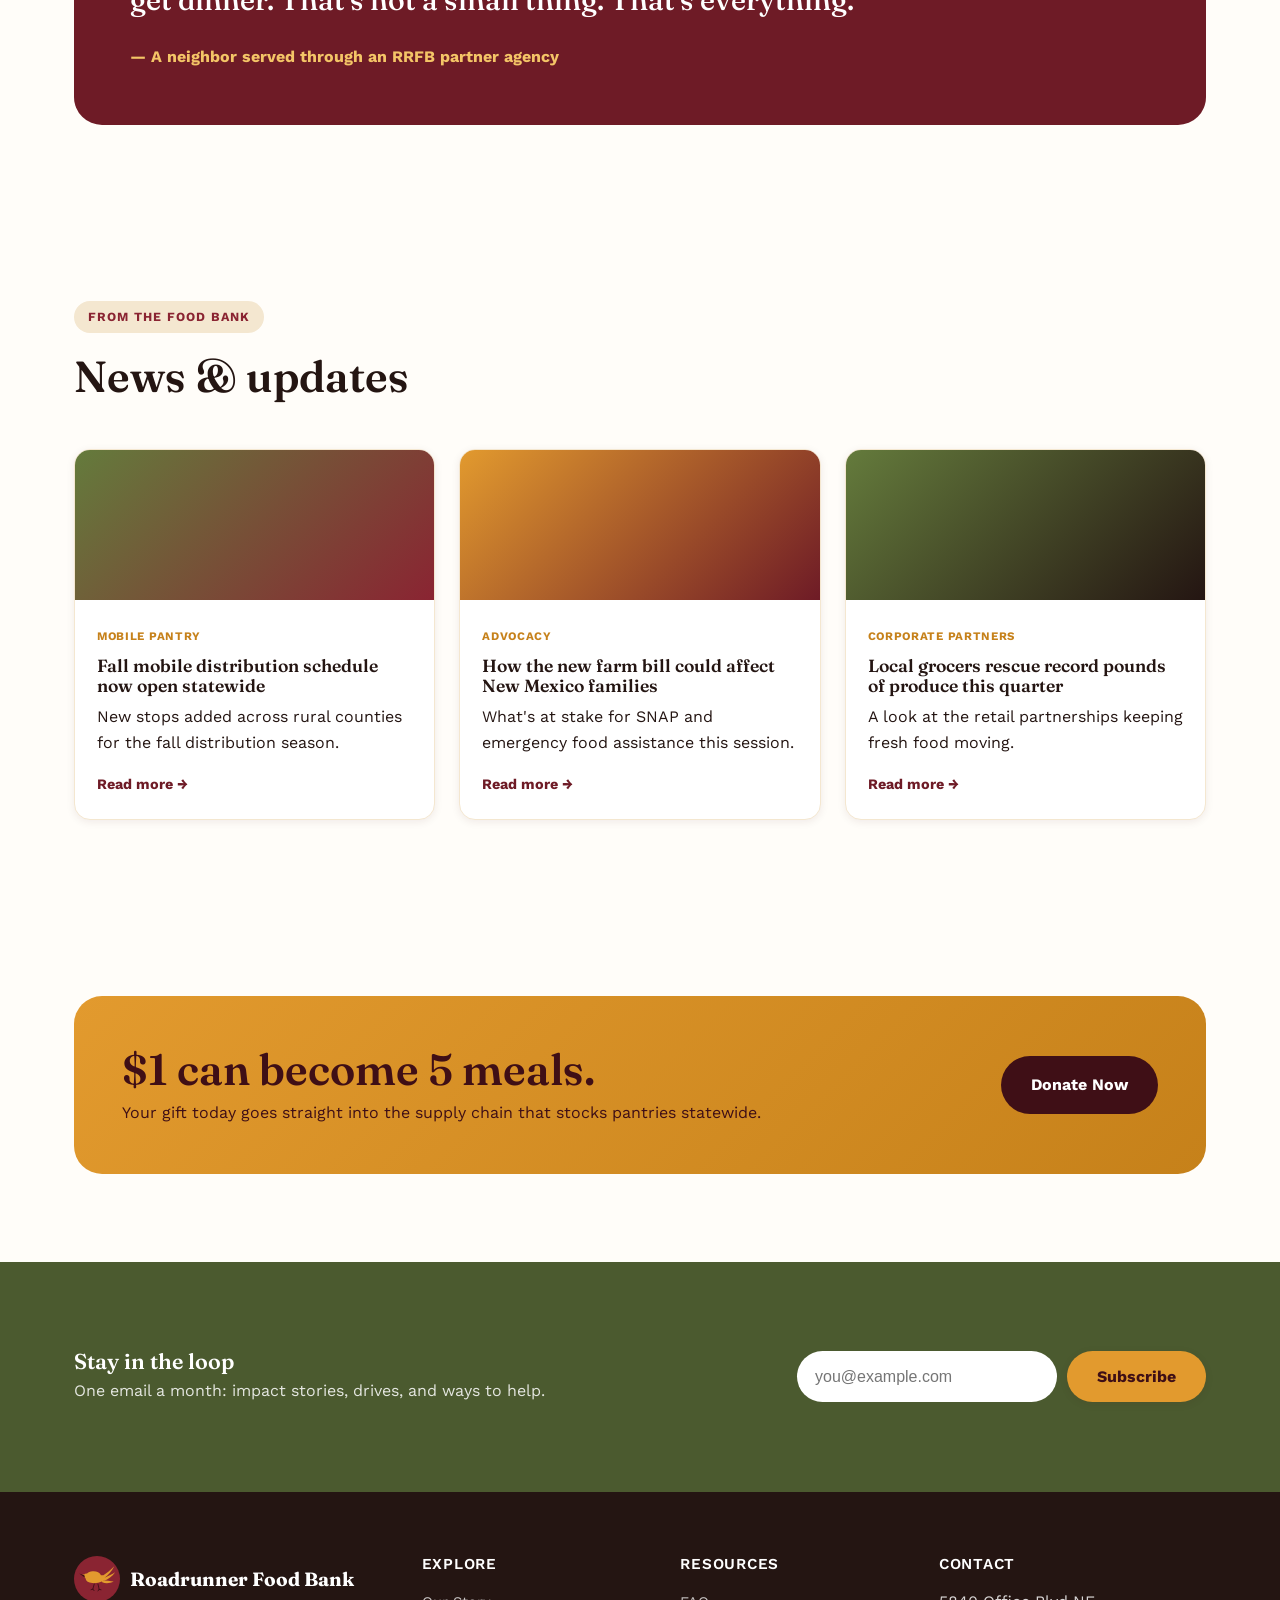
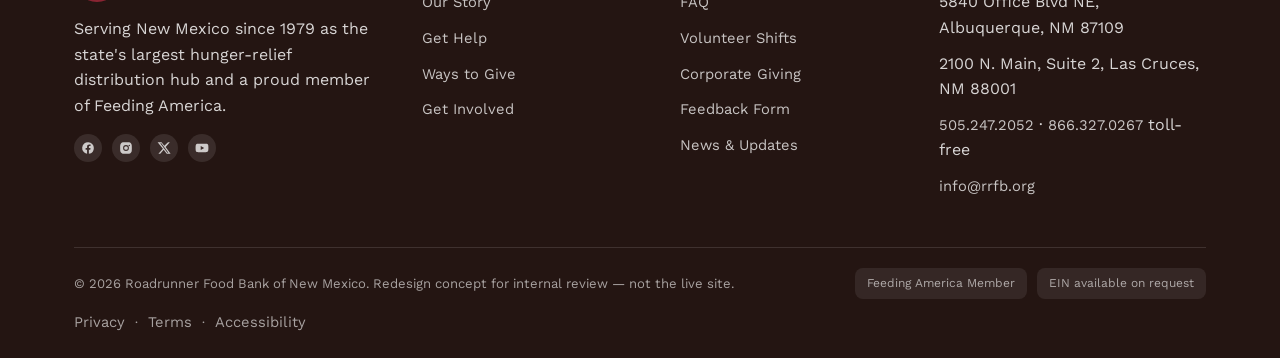
==== commit 987c68fe: "Point SEO metadata at the live GitHub Pages URL Repo is now public and deployed via GitHub Pages. Re" ====
--- a/index.html
+++ b/index.html
@@ -7,18 +7,18 @@
 <meta name="description" content="A pitch concept redesign of rrfb.org: ending hunger in New Mexico, together.">
 <link rel="icon" type="image/svg+xml" href="assets/favicon.svg">
 <link rel="apple-touch-icon" href="assets/apple-touch-icon.png">
-<link rel="canonical" href="https://example.com/rrfb-redesign/index.html">
+<link rel="canonical" href="https://sebastiansells13-bot.github.io/rrfb-redesign-concept/index.html">
 <meta name="theme-color" content="#6E1B26">
 <meta property="og:type" content="website">
 <meta property="og:site_name" content="Roadrunner Food Bank of New Mexico">
 <meta property="og:title" content="Roadrunner Food Bank of New Mexico — Redesign Concept">
 <meta property="og:description" content="A pitch concept redesign of rrfb.org: ending hunger in New Mexico, together.">
-<meta property="og:image" content="https://example.com/rrfb-redesign/assets/og-image.jpg">
-<meta property="og:url" content="https://example.com/rrfb-redesign/index.html">
+<meta property="og:image" content="https://sebastiansells13-bot.github.io/rrfb-redesign-concept/assets/og-image.jpg">
+<meta property="og:url" content="https://sebastiansells13-bot.github.io/rrfb-redesign-concept/index.html">
 <meta name="twitter:card" content="summary_large_image">
 <meta name="twitter:title" content="Roadrunner Food Bank of New Mexico — Redesign Concept">
 <meta name="twitter:description" content="A pitch concept redesign of rrfb.org: ending hunger in New Mexico, together.">
-<meta name="twitter:image" content="https://example.com/rrfb-redesign/assets/og-image.jpg">
+<meta name="twitter:image" content="https://sebastiansells13-bot.github.io/rrfb-redesign-concept/assets/og-image.jpg">
 <link rel="preconnect" href="https://fonts.googleapis.com">
 <link rel="preconnect" href="https://fonts.gstatic.com" crossorigin>
 <link href="https://fonts.googleapis.com/css2?family=Fraunces:opsz,wght@9..144,500;9..144,600;9..144,700&family=Work+Sans:wght@400;500;600;700&display=swap" rel="stylesheet">
@@ -28,8 +28,8 @@
   "@context": "https://schema.org",
   "@type": "NGO",
   "name": "Roadrunner Food Bank of New Mexico",
-  "url": "https://example.com/rrfb-redesign/index.html",
-  "logo": "https://example.com/rrfb-redesign/assets/apple-touch-icon.png",
+  "url": "https://sebastiansells13-bot.github.io/rrfb-redesign-concept/index.html",
+  "logo": "https://sebastiansells13-bot.github.io/rrfb-redesign-concept/assets/apple-touch-icon.png",
   "description": "Roadrunner Food Bank of New Mexico is a Feeding America member food bank sourcing, warehousing, and distributing food statewide since 1979.",
   "address": [
     {
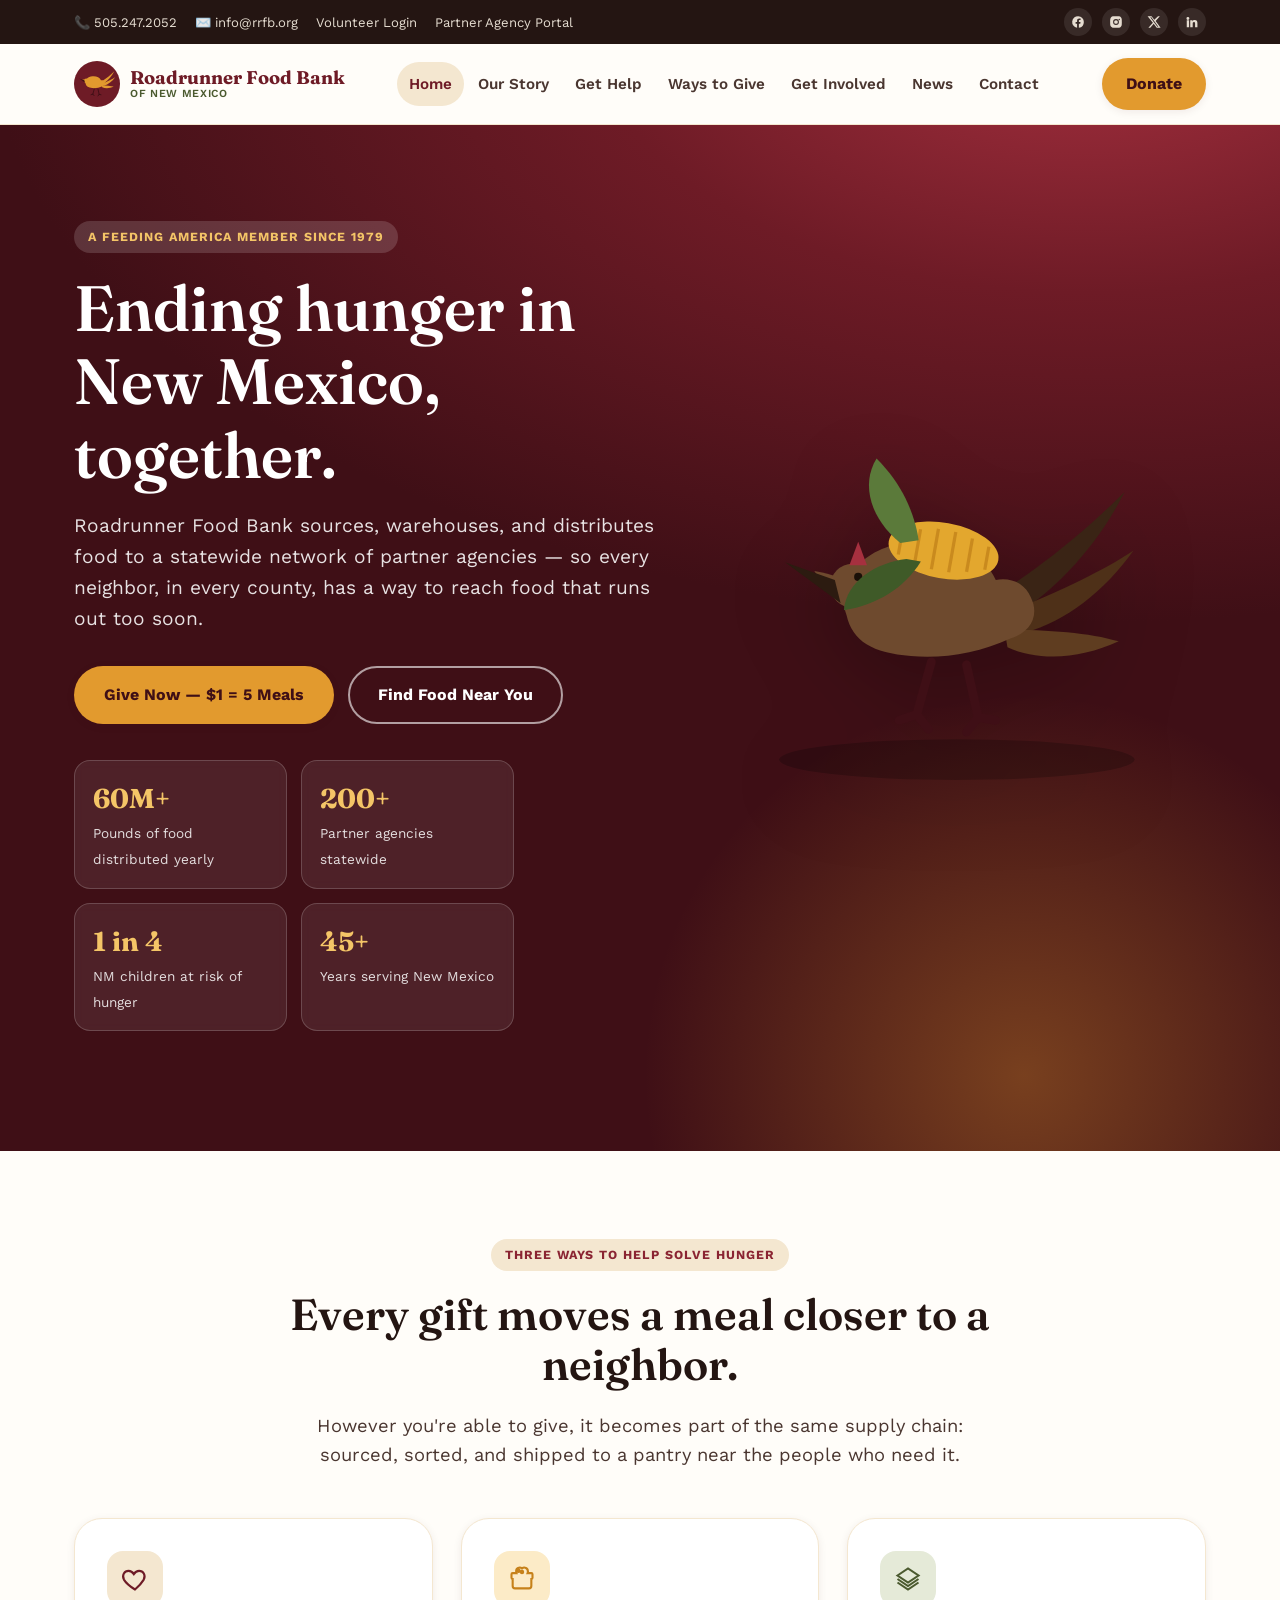
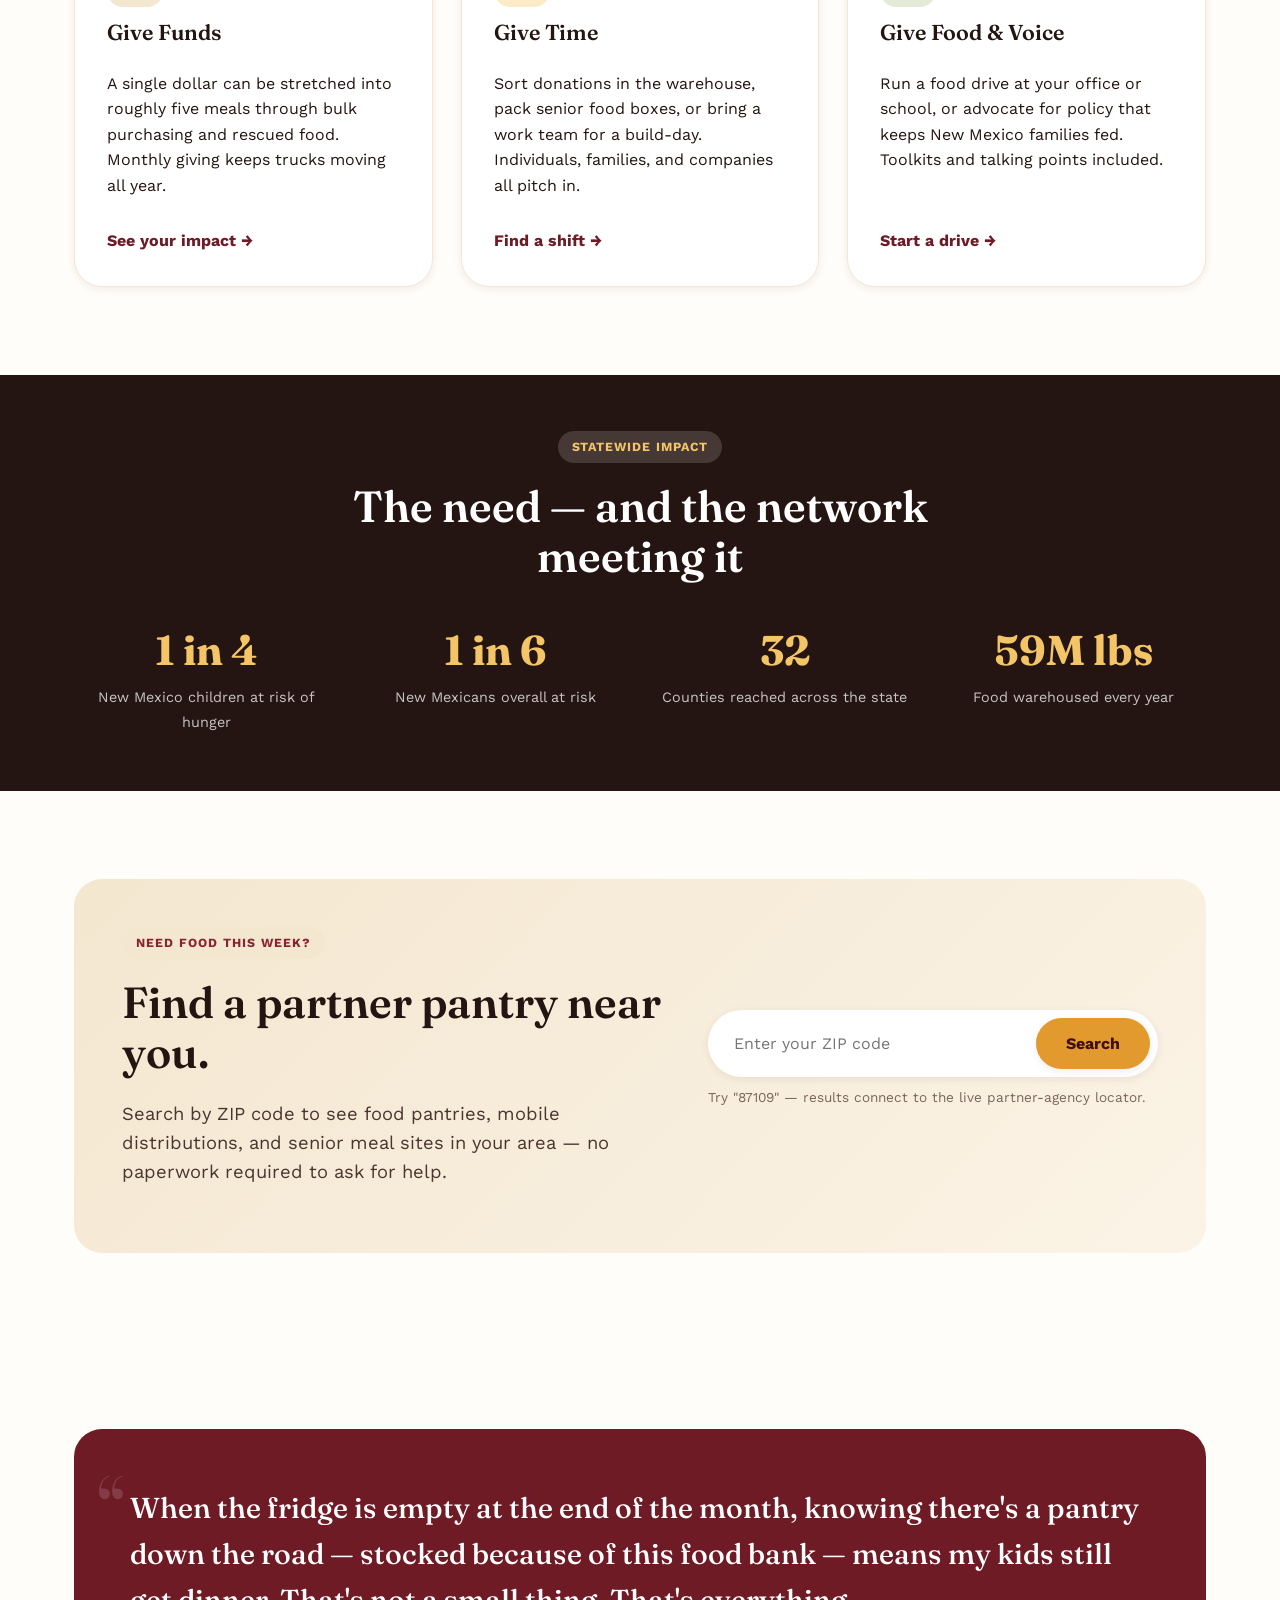
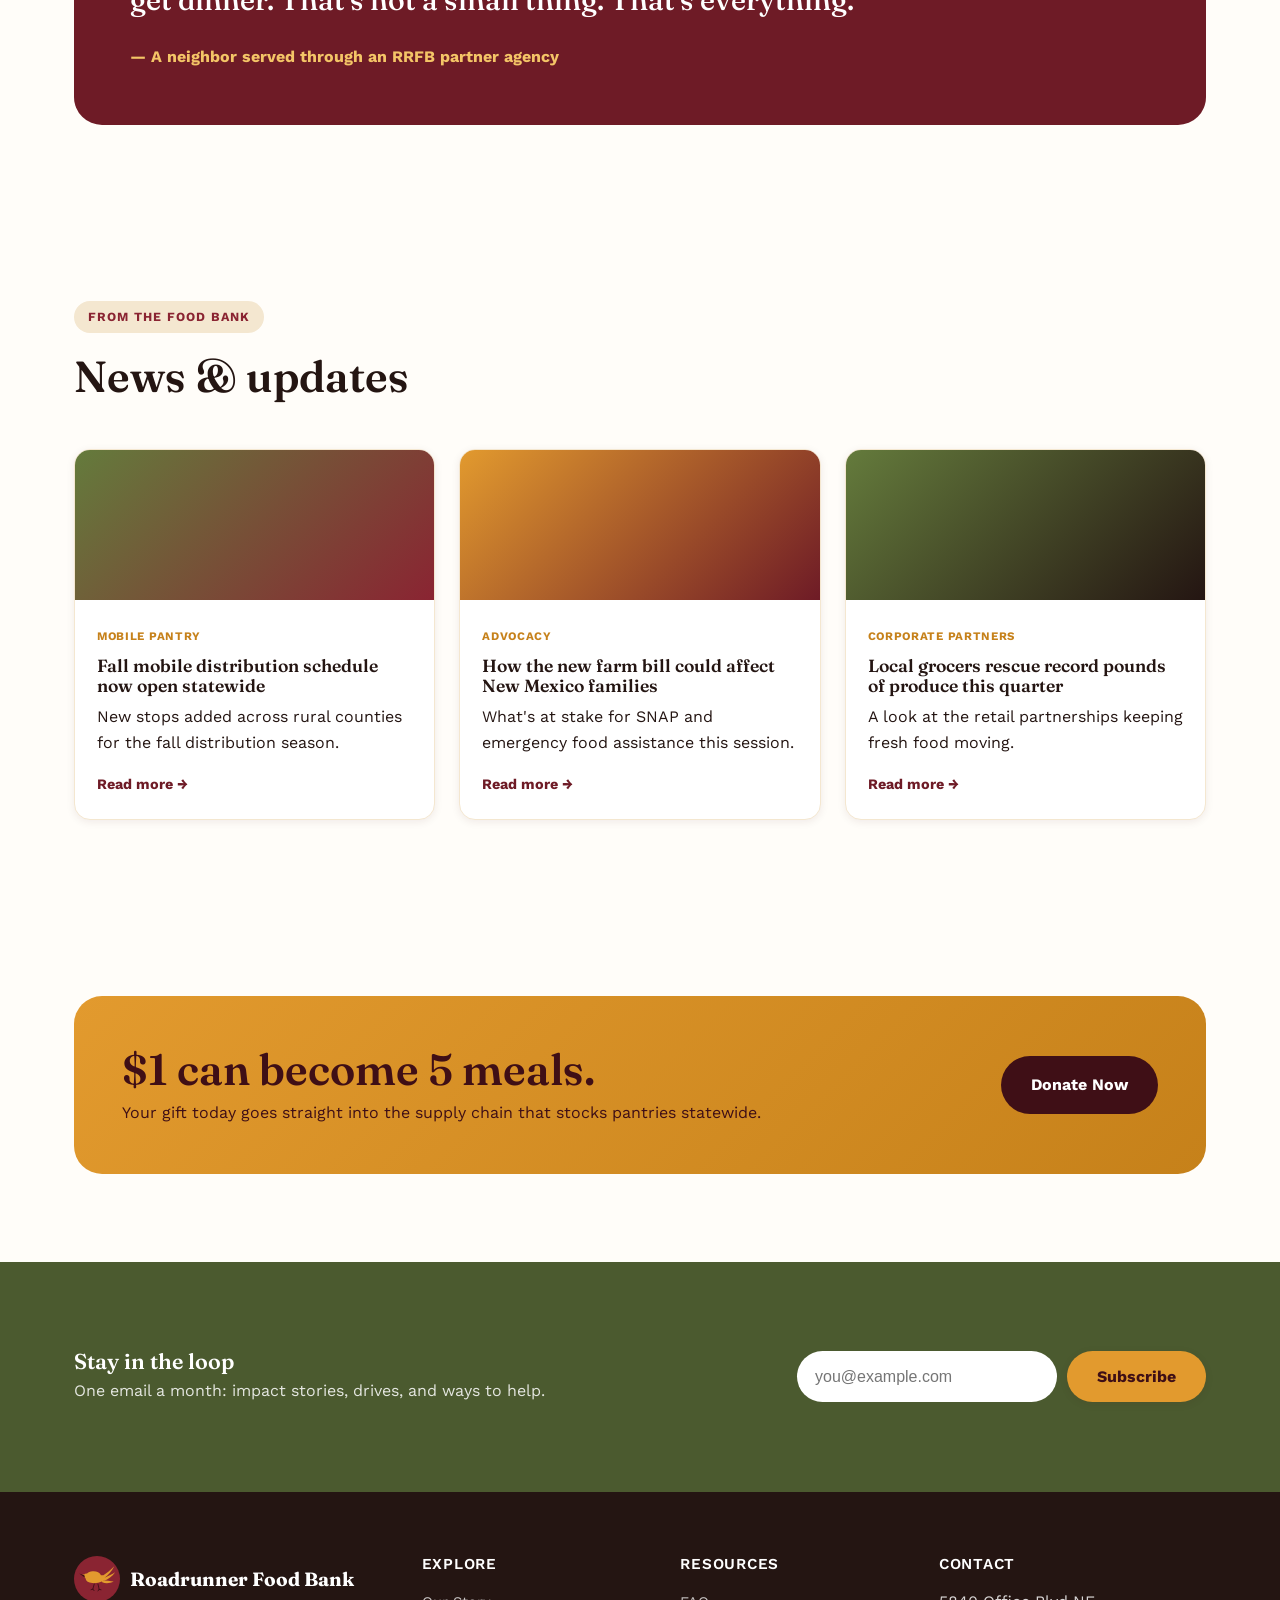
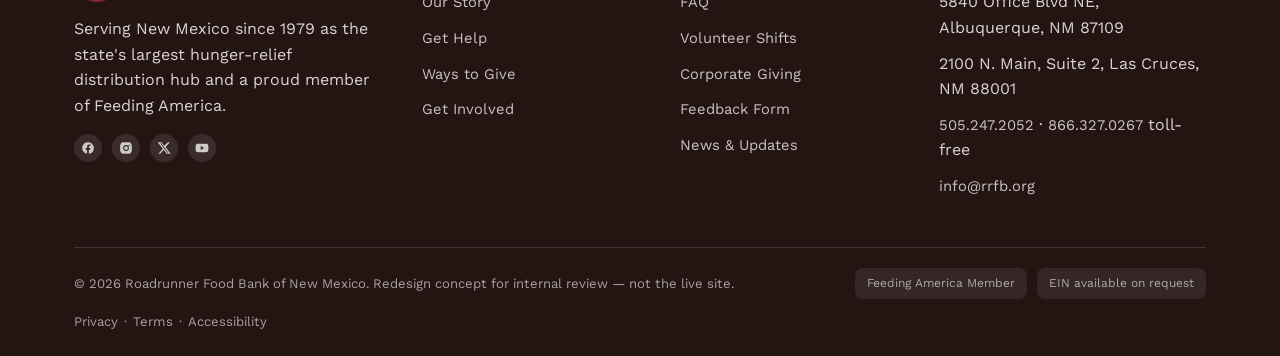
==== commit d5a8e93d: "Polish pass: header fit, mobile menu, responsive overflow - Header no longer overflows: tighter nav " ====
--- a/index.html
+++ b/index.html
@@ -272,7 +272,7 @@
             <span class="news-tag">Mobile Pantry</span>
             <h3>Fall mobile distribution schedule now open statewide</h3>
             <p>New stops added across rural counties for the fall distribution season.</p>
-            <a href="#">Read more →</a>
+            <a href="news-article.html">Read more →</a>
           </div>
         </article>
         <article class="news-card reveal">
@@ -281,7 +281,7 @@
             <span class="news-tag">Advocacy</span>
             <h3>How the new farm bill could affect New Mexico families</h3>
             <p>What's at stake for SNAP and emergency food assistance this session.</p>
-            <a href="#">Read more →</a>
+            <a href="news-article.html">Read more →</a>
           </div>
         </article>
         <article class="news-card reveal">
@@ -290,7 +290,7 @@
             <span class="news-tag">Corporate Partners</span>
             <h3>Local grocers rescue record pounds of produce this quarter</h3>
             <p>A look at the retail partnerships keeping fresh food moving.</p>
-            <a href="#">Read more →</a>
+            <a href="news-article.html">Read more →</a>
           </div>
         </article>
       </div>
@@ -394,7 +394,7 @@
     <div class="footer-bottom">
       <span>© <span data-year>2026</span> Roadrunner Food Bank of New Mexico. Redesign concept for internal review — not the live site.</span>
       <div class="footer-badges"><span class="badge">Feeding America Member</span><span class="badge">EIN available on request</span></div>
-      <div class="footer-badges"><a href="privacy.html" style="color:rgba(255,255,255,.6);">Privacy</a><span aria-hidden="true"> · </span><a href="terms.html" style="color:rgba(255,255,255,.6);">Terms</a><span aria-hidden="true"> · </span><a href="accessibility.html" style="color:rgba(255,255,255,.6);">Accessibility</a></div>
+      <nav class="footer-legal" aria-label="Legal"><a href="privacy.html">Privacy</a><span aria-hidden="true">·</span><a href="terms.html">Terms</a><span aria-hidden="true">·</span><a href="accessibility.html">Accessibility</a></nav>
     </div>
   </div>
 </footer>
--- a/css/style.css
+++ b/css/style.css
@@ -111,6 +111,10 @@
 }
 .social-row a:hover{background:var(--gold-500);color:var(--ink-900);}
 .social-row svg{width:14px;height:14px;fill:currentColor;}
+@media (max-width:640px){
+  /* Keep only phone + email on phones so the bar stays one row */
+  .utility-left a:nth-child(n+3), .utility-right{display:none;}
+}
 
 /* ===== Header / nav ===== */
 .site-header{
@@ -119,17 +123,17 @@
   transition:box-shadow .2s ease;
 }
 .site-header.scrolled{box-shadow:var(--shadow-sm);}
-.nav-wrap{display:flex;align-items:center;justify-content:space-between;padding:14px 0;gap:24px;}
+.nav-wrap{display:flex;align-items:center;justify-content:space-between;padding-top:14px;padding-bottom:14px;gap:24px;}
 .brand{display:flex;align-items:center;gap:10px;text-decoration:none;flex-shrink:0;}
 .brand-mark{width:46px;height:46px;flex-shrink:0;}
 .brand-text{line-height:1.1;}
 .brand-text strong{display:block;font-family:var(--font-display);font-size:1.15rem;color:var(--maroon-700);font-weight:700;}
 .brand-text span{display:block;font-size:.68rem;letter-spacing:.06em;text-transform:uppercase;color:var(--olive-600);font-weight:600;}
 
-.primary-nav{display:flex;align-items:center;gap:6px;flex:1;justify-content:center;}
+.primary-nav{display:flex;align-items:center;gap:2px;flex:1;justify-content:center;}
 .primary-nav a{
-  padding:10px 14px;border-radius:999px;text-decoration:none;font-weight:600;
-  font-size:.98rem;color:var(--ink-700);white-space:nowrap;
+  padding:10px 12px;border-radius:999px;text-decoration:none;font-weight:600;
+  font-size:.95rem;color:var(--ink-700);white-space:nowrap;
 }
 .primary-nav a:hover, .primary-nav a[aria-current="page"]{background:var(--cream-300);color:var(--maroon-700);}
 .header-cta{display:flex;align-items:center;gap:10px;flex-shrink:0;}
@@ -140,23 +144,42 @@
   flex-direction:column;gap:5px;
 }
 .nav-toggle span{display:block;width:26px;height:3px;background:var(--maroon-700);border-radius:2px;transition:.2s;}
-
-@media (max-width:980px){
+.nav-toggle[aria-expanded="true"] span:nth-child(1){transform:translateY(8px) rotate(45deg);}
+.nav-toggle[aria-expanded="true"] span:nth-child(2){opacity:0;}
+.nav-toggle[aria-expanded="true"] span:nth-child(3){transform:translateY(-8px) rotate(-45deg);}
+
+/* The full header (brand + 7 links + both buttons) needs ~1220px. Below that,
+   drop the secondary "Find Food" button (Get Help is still in the nav); above
+   it, let the header run a little wider than the page grid so everything fits. */
+@media (max-width:1399px){
+  .header-cta .btn-outline{display:none;}
+}
+@media (min-width:1400px){
+  .utility-bar .container, .site-header .container{max-width:1320px;}
+}
+
+@media (max-width:1140px){
   .primary-nav{
-    position:fixed;inset:0 0 0 auto;top:var(--header-h,120px);width:min(320px,86vw);
-    background:var(--white);flex-direction:column;align-items:stretch;
+    position:fixed;right:0;bottom:0;top:var(--header-bottom,120px);width:min(320px,86vw);
+    background:var(--white);flex-direction:column;align-items:stretch;justify-content:flex-start;
     padding:20px;gap:2px;box-shadow:var(--shadow-lg);
-    transform:translateX(100%);transition:transform .25s ease;height:calc(100vh - var(--header-h,120px));
-    overflow:auto;
+    transform:translateX(100%);visibility:hidden;
+    transition:transform .25s ease, visibility 0s linear .25s;
+    overflow:auto;overscroll-behavior:contain;
   }
-  .primary-nav.open{transform:translateX(0);}
+  .primary-nav.open{transform:translateX(0);visibility:visible;transition:transform .25s ease;}
+  .nav-scrim{
+    position:fixed;inset:0;top:var(--header-bottom,120px);background:rgba(36,21,18,.45);
+    z-index:99;opacity:0;pointer-events:none;transition:opacity .25s ease;
+  }
+  .nav-scrim.show{opacity:1;pointer-events:auto;}
   .primary-nav a{padding:14px 16px;border-radius:10px;}
   .nav-toggle{display:flex;}
   .header-cta .btn-outline{display:none;}
 }
 @media (max-width:480px){
   .container{padding:0 14px;}
-  .nav-wrap{padding:10px 0;gap:6px;}
+  .nav-wrap{padding-top:10px;padding-bottom:10px;gap:6px;}
   .brand{gap:6px;}
   .brand-text span{display:none;}
   .brand-text strong{font-size:.92rem;}
@@ -166,6 +189,10 @@
   .nav-toggle{padding:4px;}
   .nav-toggle span{width:22px;}
 }
+@media (max-width:360px){
+  /* Let the name wrap to two lines rather than push Donate off-screen */
+  .brand{flex-shrink:1;min-width:0;}
+}
 
 /* ===== Hero ===== */
 .hero{
@@ -193,7 +220,9 @@
 .hero-stats .stat b{display:block;font-family:var(--font-display);font-size:1.7rem;color:var(--gold-300);}
 .hero-stats .stat span{font-size:.85rem;color:rgba(255,255,255,.85);}
 
+.hero-stats.four{max-width:none;grid-template-columns:repeat(4,1fr);margin:0 auto;}
 @media (max-width:900px){
+  .hero-stats.four{grid-template-columns:repeat(2,1fr);}
   .hero-grid{grid-template-columns:1fr;}
   .hero{padding:56px 0 80px;text-align:left;}
 }
@@ -295,6 +324,8 @@
 }
 .footer-badges{display:flex;gap:10px;align-items:center;}
 .footer-badges .badge{background:rgba(255,255,255,.08);padding:6px 12px;border-radius:8px;font-size:.75rem;}
+.footer-legal{flex-basis:100%;display:flex;gap:6px;flex-wrap:wrap;}
+.footer-legal a{color:rgba(255,255,255,.6);font-size:.82rem;}
 
 /* ===== Page hero (interior pages) ===== */
 .page-hero{
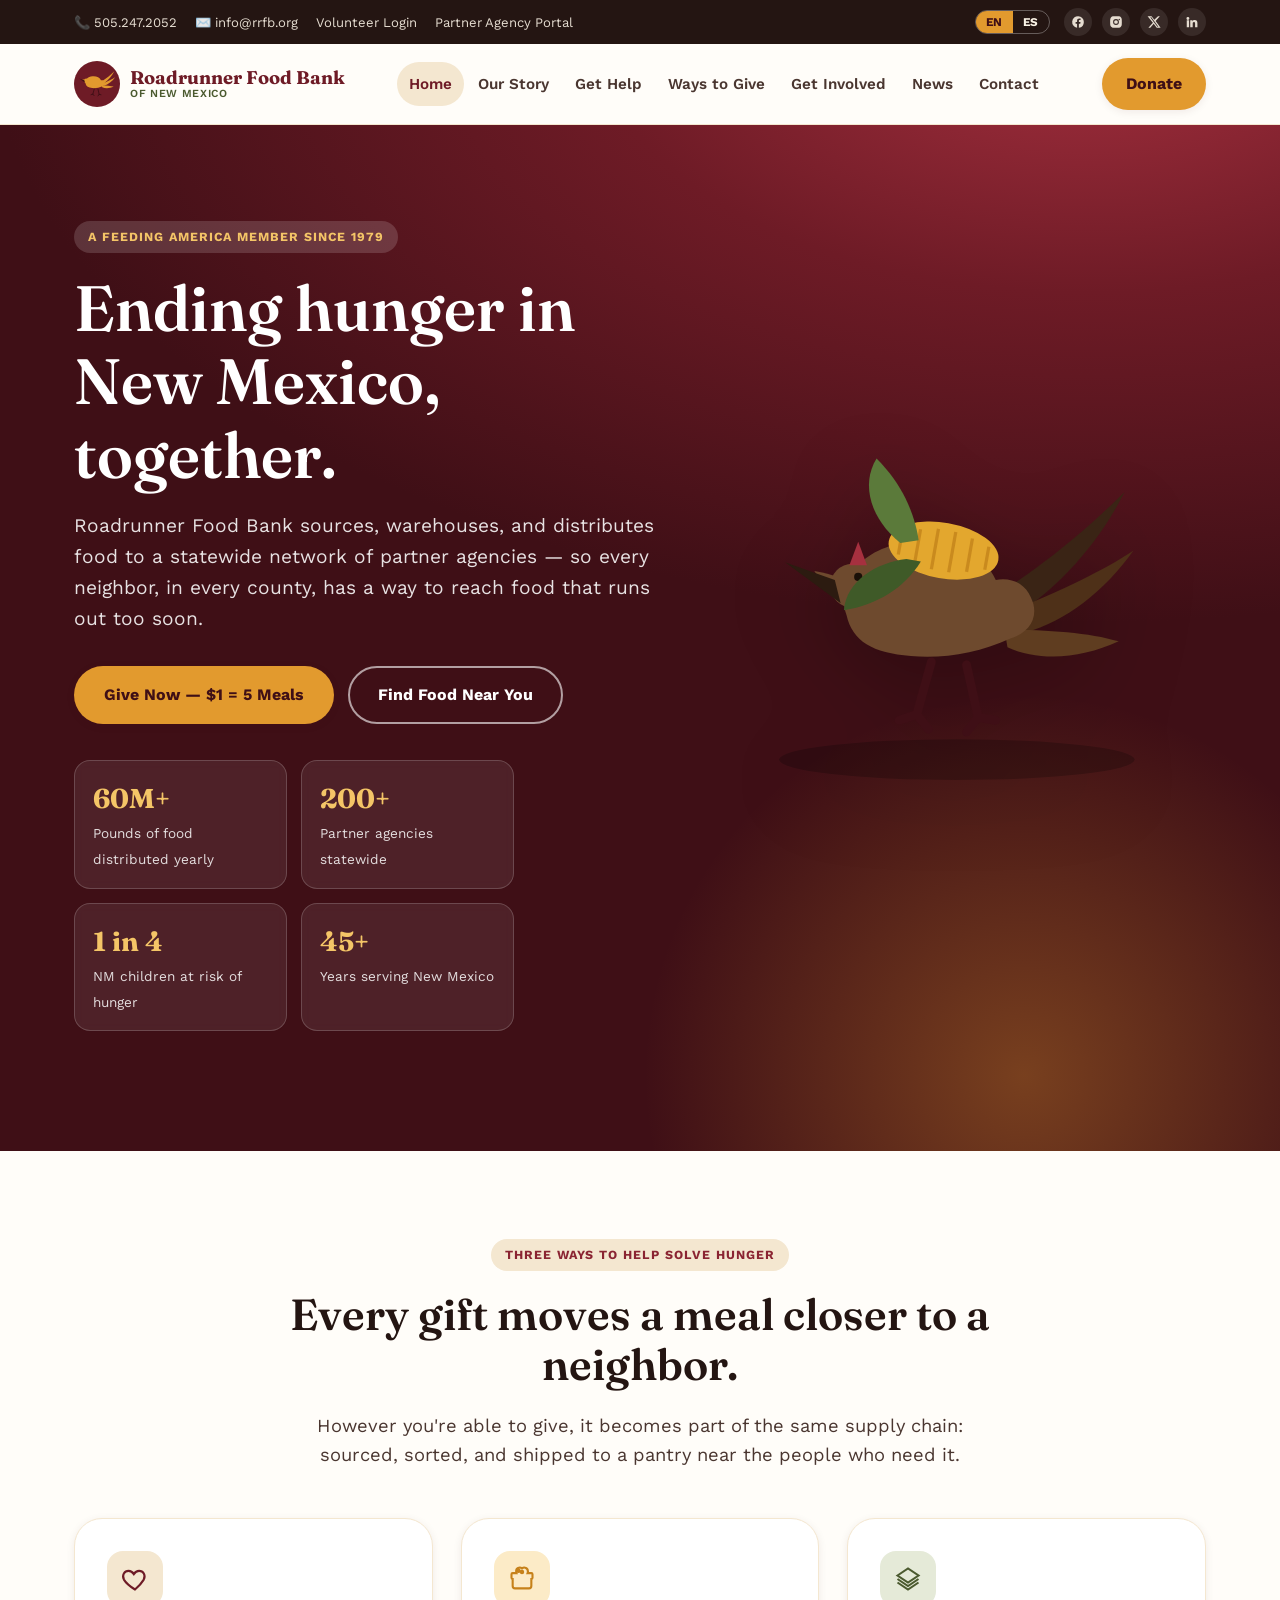
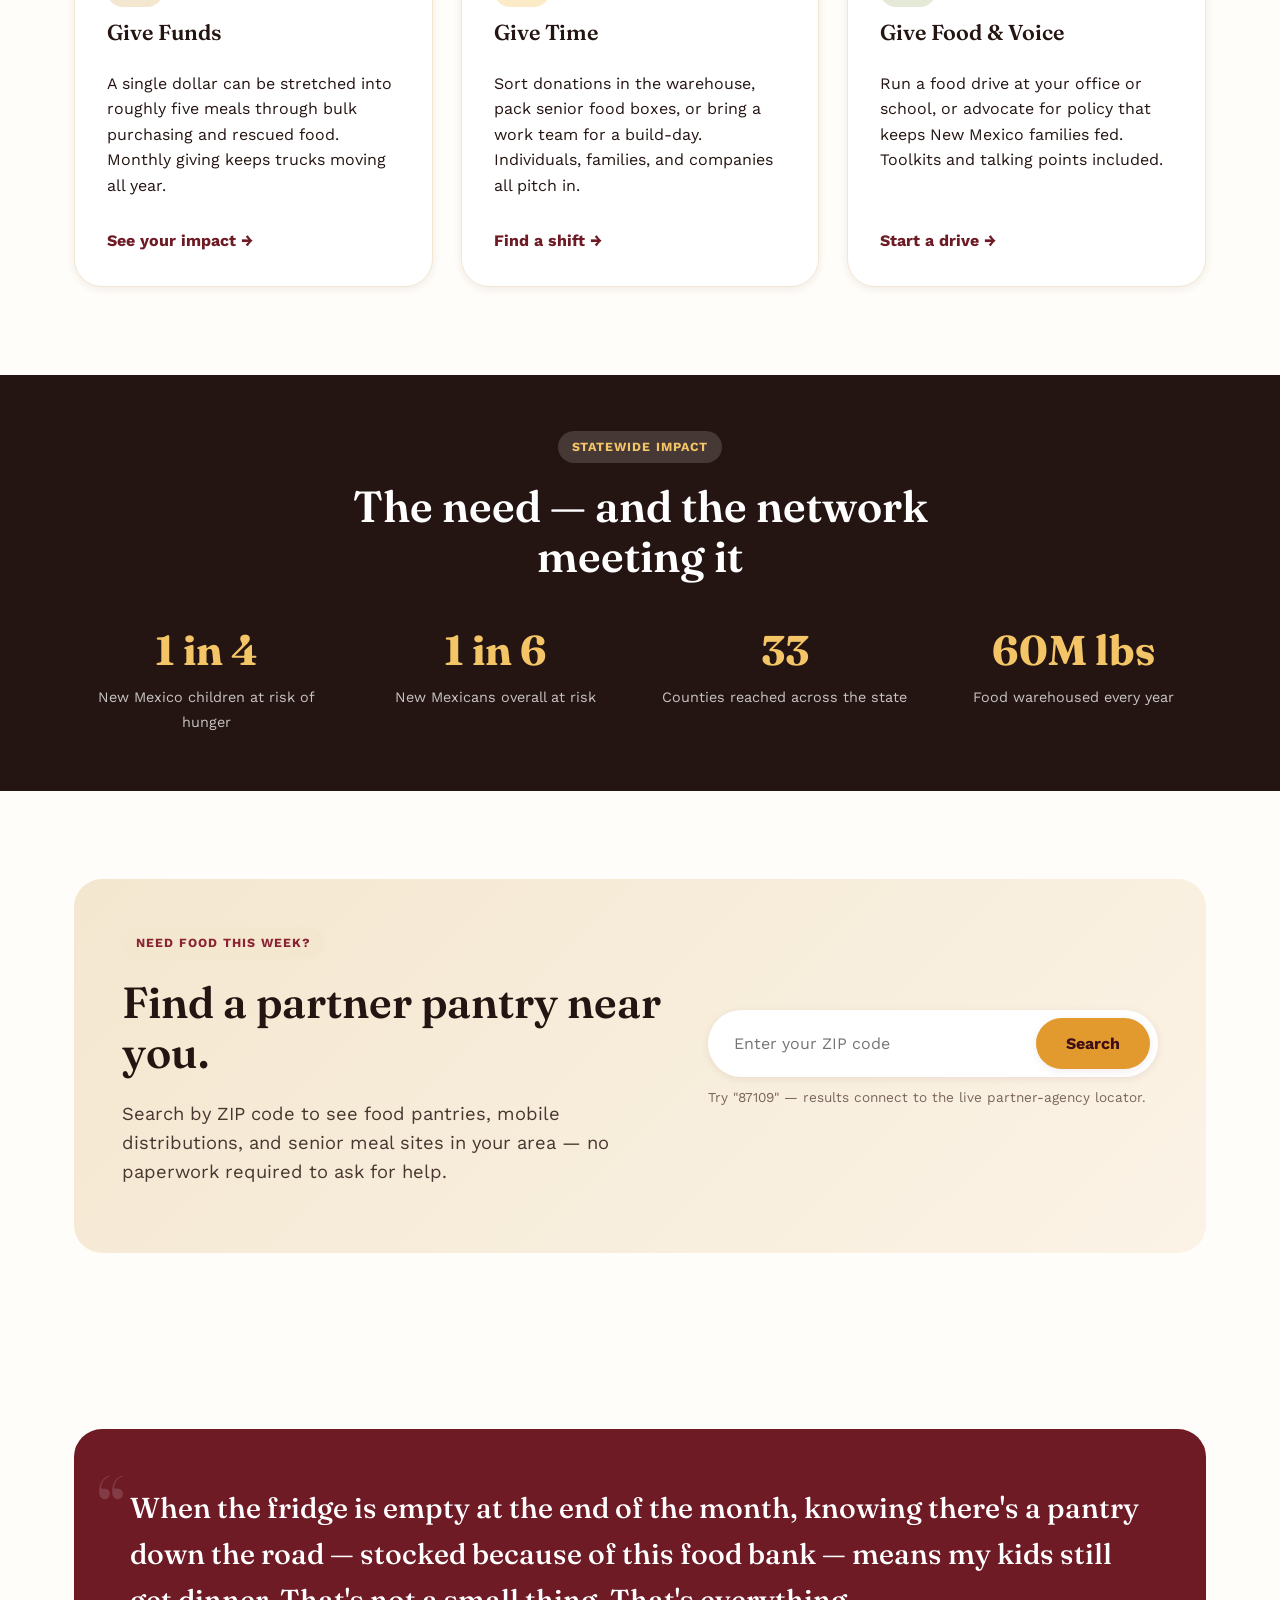
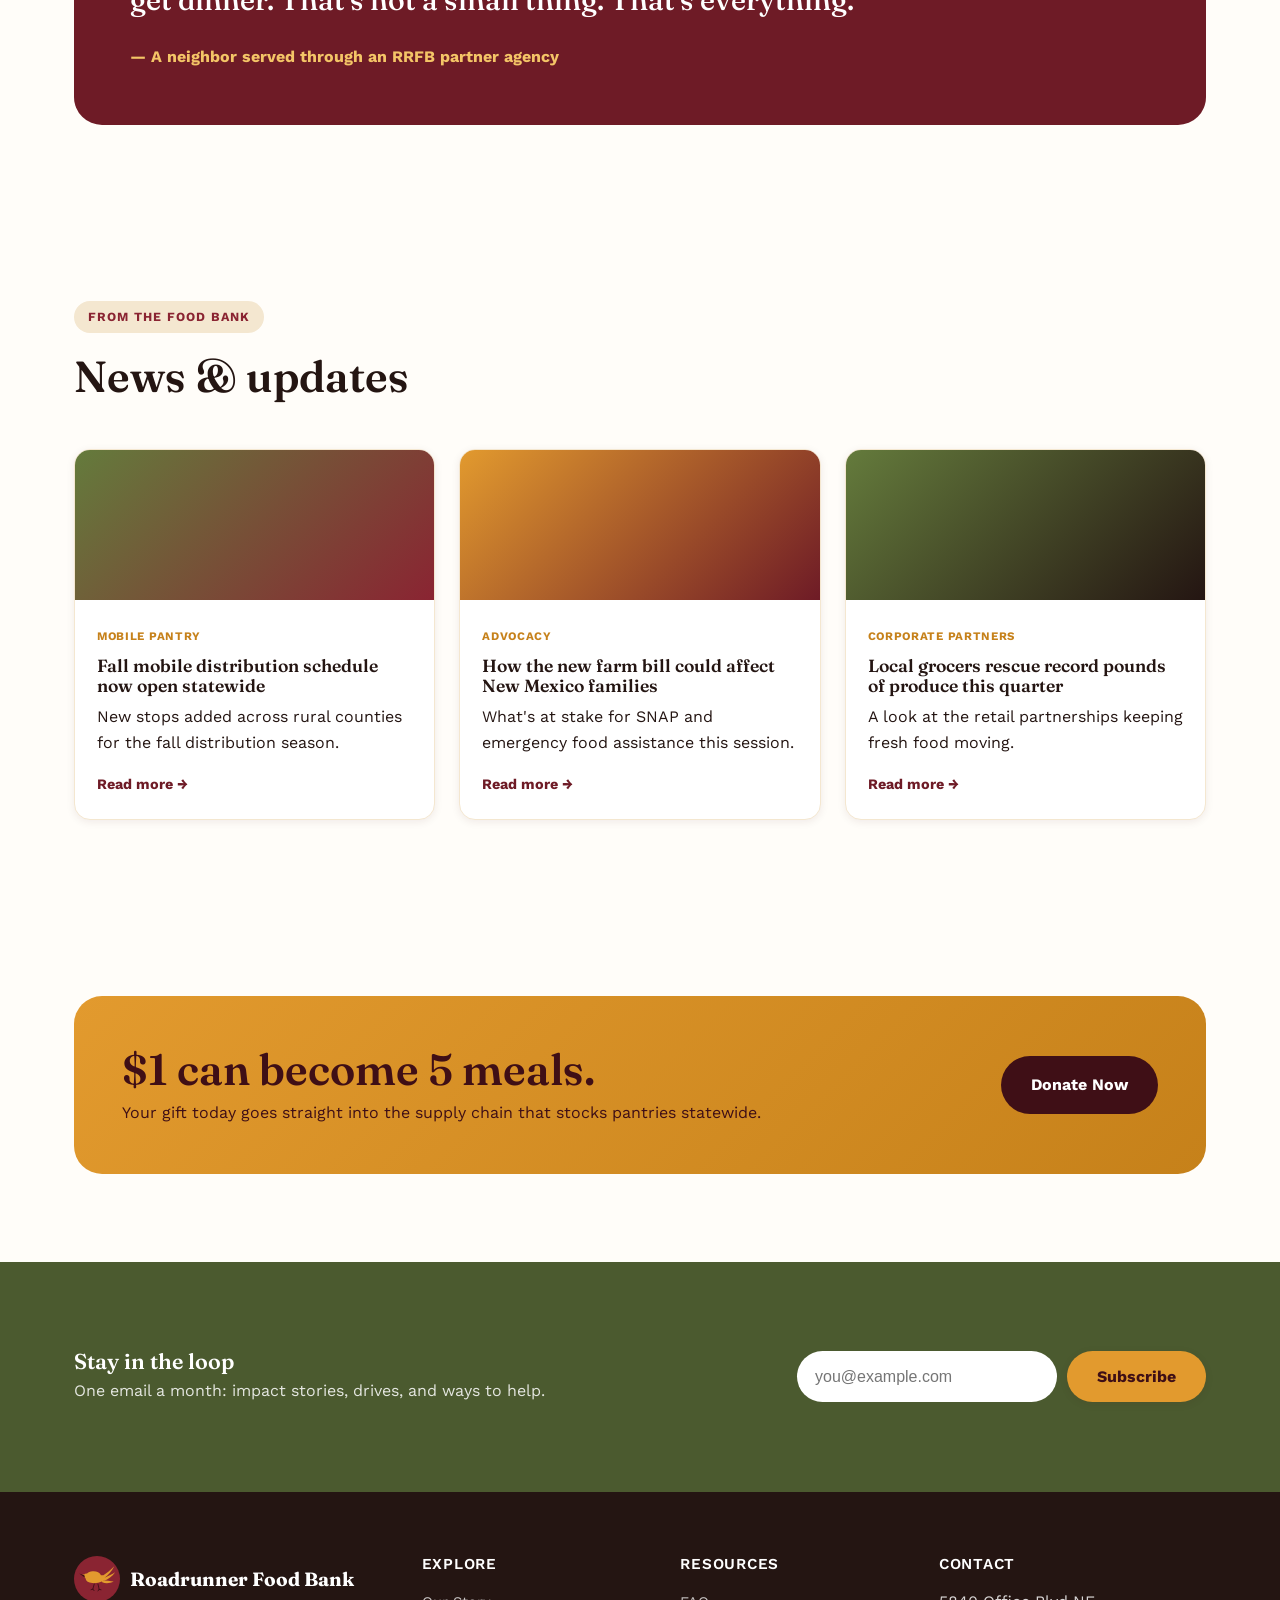
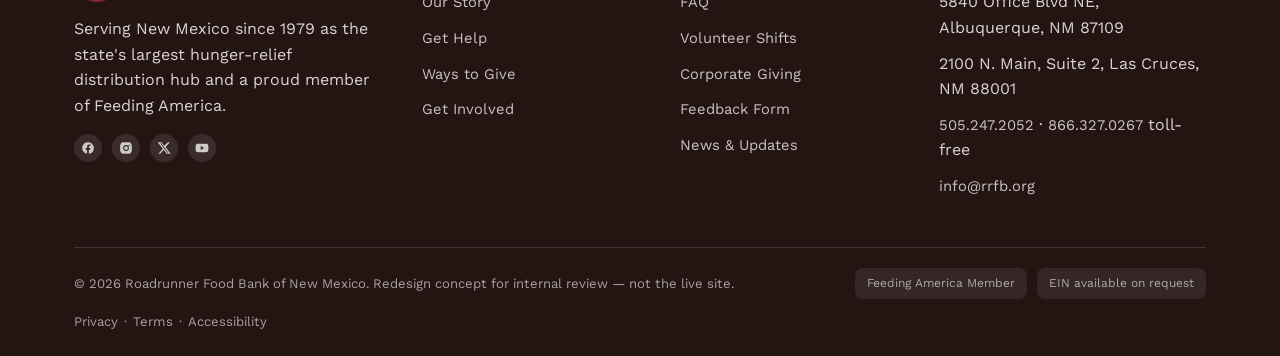
==== commit 81104d9e: "Add English/Spanish toggle covering every visitor-facing page - EN/ES toggle in the top bar on all 1" ====
--- a/index.html
+++ b/index.html
@@ -3,7 +3,7 @@
 <head>
 <meta charset="utf-8">
 <meta name="viewport" content="width=device-width, initial-scale=1">
-<title>Roadrunner Food Bank of New Mexico — Redesign Concept</title>
+<title data-i18n="index.roadrunner-food-bank-of-new">Roadrunner Food Bank of New Mexico — Redesign Concept</title>
 <meta name="description" content="A pitch concept redesign of rrfb.org: ending hunger in New Mexico, together.">
 <link rel="icon" type="image/svg+xml" href="assets/favicon.svg">
 <link rel="apple-touch-icon" href="assets/apple-touch-icon.png">
@@ -23,6 +23,12 @@
 <link rel="preconnect" href="https://fonts.gstatic.com" crossorigin>
 <link href="https://fonts.googleapis.com/css2?family=Fraunces:opsz,wght@9..144,500;9..144,600;9..144,700&family=Work+Sans:wght@400;500;600;700&display=swap" rel="stylesheet">
 <link rel="stylesheet" href="css/style.css">
+<script>
+  // Hide the page for a moment when the visitor chose Spanish, so English
+  // doesn't flash before js/i18n.js swaps the copy (it removes this class;
+  // the timeout is a failsafe in case that script never loads).
+  try { if (localStorage.getItem("lang") === "es") { document.documentElement.classList.add("i18n-pending"); setTimeout(function () { document.documentElement.classList.remove("i18n-pending"); }, 1500); } } catch (e) {}
+</script>
 <script type="application/ld+json">
 {
   "@context": "https://schema.org",
@@ -62,18 +68,22 @@
 </script>
 </head>
 <body>
-<a class="skip-link" href="#main">Skip to content</a>
+<a class="skip-link" href="#main" data-i18n="common.skip-to-content">Skip to content</a>
 
 <div class="utility-bar">
   <div class="container">
     <div class="utility-left">
       <a href="tel:5052472052">📞 505.247.2052</a>
-      <a href="mailto:info@rrfb.org">✉️ info@rrfb.org</a>
-      <a href="#">Volunteer Login</a>
-      <a href="#">Partner Agency Portal</a>
+      <a href="mailto:info@rrfb.org" data-i18n-skip>✉️ info@rrfb.org</a>
+      <a href="#" data-i18n="common.volunteer-login">Volunteer Login</a>
+      <a href="#" data-i18n="common.partner-agency-portal">Partner Agency Portal</a>
     </div>
     <div class="utility-right">
-      <div class="social-row">
+      <div class="lang-toggle" role="group" aria-label="Language / Idioma" data-i18n-skip>
+        <button type="button" class="lang-toggle__btn" data-lang-toggle="en" aria-pressed="true" lang="en" aria-label="English" title="English">EN</button>
+        <button type="button" class="lang-toggle__btn" data-lang-toggle="es" aria-pressed="false" lang="es" aria-label="Español" title="Español">ES</button>
+      </div>
+      <div class="social-row" data-i18n-skip>
         <a href="https://www.facebook.com/roadrunner.food.bank/" aria-label="Facebook"><svg viewBox="0 0 24 24"><path d="M22 12a10 10 0 1 0-11.6 9.9v-7H7.9V12h2.5V9.8c0-2.5 1.5-3.9 3.8-3.9 1.1 0 2.2.2 2.2.2v2.4h-1.3c-1.2 0-1.6.8-1.6 1.6V12h2.8l-.4 2.9h-2.4v7A10 10 0 0 0 22 12"/></svg></a>
         <a href="https://www.instagram.com/roadrunnerfoodbank/" aria-label="Instagram"><svg viewBox="0 0 24 24"><path d="M12 2c2.7 0 3.1 0 4.1.1 1.1 0 1.8.2 2.5.5.7.3 1.2.6 1.7 1.1.5.5.9 1 1.1 1.7.3.7.4 1.4.5 2.5 0 1 .1 1.4.1 4.1s0 3.1-.1 4.1c0 1.1-.2 1.8-.5 2.5-.3.7-.6 1.2-1.1 1.7-.5.5-1 .9-1.7 1.1-.7.3-1.4.4-2.5.5-1 0-1.4.1-4.1.1s-3.1 0-4.1-.1c-1.1 0-1.8-.2-2.5-.5-.7-.3-1.2-.6-1.7-1.1-.5-.5-.9-1-1.1-1.7-.3-.7-.4-1.4-.5-2.5C2 15.1 2 14.7 2 12s0-3.1.1-4.1c0-1.1.2-1.8.5-2.5.3-.7.6-1.2 1.1-1.7.5-.5 1-.9 1.7-1.1.7-.3 1.4-.4 2.5-.5C8.9 2 9.3 2 12 2m0 5a5 5 0 1 0 0 10 5 5 0 0 0 0-10m0 8.2a3.2 3.2 0 1 1 0-6.4 3.2 3.2 0 0 1 0 6.4M17.6 6.4a1.2 1.2 0 1 0 0 2.4 1.2 1.2 0 0 0 0-2.4"/></svg></a>
         <a href="https://twitter.com/RoadrunnerFdBnk" aria-label="Twitter / X"><svg viewBox="0 0 24 24"><path d="M18.9 2H22l-7.2 8.3L23.3 22h-6.6l-5.2-6.8L5.6 22H2.4l7.7-8.8L1 2h6.8l4.7 6.2L18.9 2Zm-1.2 18h1.8L7.4 3.9H5.5L17.7 20Z"/></svg></a>
@@ -102,21 +112,21 @@
           <path d="M9,32 L-8,26 L11,40 Z" fill="#3F0F16"/>
         </g>
       </svg>
-      <span class="brand-text"><strong>Roadrunner Food Bank</strong><span>of New Mexico</span></span>
+      <span class="brand-text" data-i18n-skip><strong>Roadrunner Food Bank</strong><span>of New Mexico</span></span>
     </a>
-    <nav class="primary-nav" aria-label="Primary">
-      <a href="index.html" aria-current="page">Home</a>
-      <a href="about.html">Our Story</a>
-      <a href="get-help.html">Get Help</a>
-      <a href="ways-to-give.html">Ways to Give</a>
-      <a href="get-involved.html">Get Involved</a>
-      <a href="news.html">News</a>
-      <a href="contact.html">Contact</a>
+    <nav class="primary-nav" aria-label="Primary" data-i18n-attr="aria-label:common.primary">
+      <a href="index.html" aria-current="page" data-i18n="nav.home">Home</a>
+      <a href="about.html" data-i18n="nav.our-story">Our Story</a>
+      <a href="get-help.html" data-i18n="nav.get-help">Get Help</a>
+      <a href="ways-to-give.html" data-i18n="nav.ways-to-give">Ways to Give</a>
+      <a href="get-involved.html" data-i18n="nav.get-involved">Get Involved</a>
+      <a href="news.html" data-i18n="nav.news">News</a>
+      <a href="contact.html" data-i18n="nav.contact">Contact</a>
     </nav>
     <div class="header-cta">
-      <a href="get-help.html" class="btn btn-outline btn-sm">Find Food</a>
-      <a href="ways-to-give.html" class="btn btn-primary">Donate</a>
-      <button class="nav-toggle" aria-label="Toggle menu" aria-expanded="false"><span></span><span></span><span></span></button>
+      <a href="get-help.html" class="btn btn-outline btn-sm" data-i18n="common.find-food">Find Food</a>
+      <a href="ways-to-give.html" class="btn btn-primary" data-i18n="common.donate">Donate</a>
+      <button class="nav-toggle" data-i18n-skip aria-label="Toggle menu" aria-expanded="false"><span></span><span></span><span></span></button>
     </div>
   </div>
 </header>
@@ -126,18 +136,18 @@
   <section class="hero">
     <div class="container hero-grid">
       <div>
-        <span class="eyebrow on-dark">A Feeding America Member Since 1979</span>
-        <h1>Ending hunger in New Mexico, together.</h1>
-        <p class="lede">Roadrunner Food Bank sources, warehouses, and distributes food to a statewide network of partner agencies — so every neighbor, in every county, has a way to reach food that runs out too soon.</p>
+        <span class="eyebrow on-dark" data-i18n="index.a-feeding-america-member-since">A Feeding America Member Since 1979</span>
+        <h1 data-i18n="index.ending-hunger-in-new-mexico">Ending hunger in New Mexico, together.</h1>
+        <p class="lede" data-i18n="index.roadrunner-food-bank-sources-warehouses">Roadrunner Food Bank sources, warehouses, and distributes food to a statewide network of partner agencies — so every neighbor, in every county, has a way to reach food that runs out too soon.</p>
         <div class="hero-actions">
-          <a href="ways-to-give.html" class="btn btn-primary">Give Now — $1 = 5 Meals</a>
-          <a href="get-help.html" class="btn btn-secondary">Find Food Near You</a>
+          <a href="ways-to-give.html" class="btn btn-primary" data-i18n="index.give-now-1-5-meals">Give Now — $1 = 5 Meals</a>
+          <a href="get-help.html" class="btn btn-secondary" data-i18n="common.find-food-near-you">Find Food Near You</a>
         </div>
         <div class="hero-stats">
-          <div class="stat"><b data-count-to="60" data-suffix="M+">0</b><span>Pounds of food distributed yearly</span></div>
-          <div class="stat"><b data-count-to="200" data-suffix="+">0</b><span>Partner agencies statewide</span></div>
-          <div class="stat"><b>1 in 4</b><span>NM children at risk of hunger</span></div>
-          <div class="stat"><b data-count-to="45" data-suffix="+">0</b><span>Years serving New Mexico</span></div>
+          <div class="stat"><b data-count-to="60" data-suffix="M+">0</b><span data-i18n="index.pounds-of-food-distributed-yearly">Pounds of food distributed yearly</span></div>
+          <div class="stat"><b data-count-to="200" data-suffix="+">0</b><span data-i18n="index.partner-agencies-statewide">Partner agencies statewide</span></div>
+          <div class="stat"><b data-i18n="index.1-in-4">1 in 4</b><span data-i18n="index.nm-children-at-risk-of">NM children at risk of hunger</span></div>
+          <div class="stat"><b data-count-to="45" data-suffix="+">0</b><span data-i18n="index.years-serving-new-mexico">Years serving New Mexico</span></div>
         </div>
       </div>
       <div class="hero-art" aria-hidden="true">
@@ -186,28 +196,28 @@
   <section aria-labelledby="ways-heading">
     <div class="container">
       <div class="section-head center reveal">
-        <span class="eyebrow">Three ways to help solve hunger</span>
-        <h2 id="ways-heading">Every gift moves a meal closer to a neighbor.</h2>
-        <p class="lede center">However you're able to give, it becomes part of the same supply chain: sourced, sorted, and shipped to a pantry near the people who need it.</p>
+        <span class="eyebrow" data-i18n="index.three-ways-to-help-solve">Three ways to help solve hunger</span>
+        <h2 id="ways-heading" data-i18n="index.every-gift-moves-a-meal">Every gift moves a meal closer to a neighbor.</h2>
+        <p class="lede center" data-i18n="index.however-you-re-able-to">However you're able to give, it becomes part of the same supply chain: sourced, sorted, and shipped to a pantry near the people who need it.</p>
       </div>
       <div class="card-grid">
         <article class="help-card reveal">
           <div class="icon-badge"><svg viewBox="0 0 24 24"><path d="M12 21s-7-4.35-9.5-8.5C.5 8.5 3 5 6.5 5c2 0 3.5 1.2 4.5 2.8C12 6.2 13.5 5 15.5 5 19 5 21.5 8.5 19.5 12.5 17 16.65 12 21 12 21Z"/></svg></div>
-          <h3>Give Funds</h3>
-          <p>A single dollar can be stretched into roughly five meals through bulk purchasing and rescued food. Monthly giving keeps trucks moving all year.</p>
-          <a class="card-link" href="ways-to-give.html#funds">See your impact →</a>
+          <h3 data-i18n="common.give-funds">Give Funds</h3>
+          <p data-i18n="index.a-single-dollar-can-be">A single dollar can be stretched into roughly five meals through bulk purchasing and rescued food. Monthly giving keeps trucks moving all year.</p>
+          <a class="card-link" href="ways-to-give.html#funds" data-i18n="index.see-your-impact">See your impact →</a>
         </article>
         <article class="help-card gold reveal">
           <div class="icon-badge"><svg viewBox="0 0 24 24"><path d="M20 7h-3.2A2.99 2.99 0 0 0 17 5.5 3 3 0 0 0 12 3a3 3 0 0 0-5 2.5 3 3 0 0 0 .2 1.5H4a1 1 0 0 0-1 1v3a1 1 0 0 0 1 1v6a2 2 0 0 0 2 2h12a2 2 0 0 0 2-2v-6a1 1 0 0 0 1-1V8a1 1 0 0 0-1-1ZM12 7a1 1 0 1 1 1-1 1 1 0 0 1-1 1Zm-3-3a1 1 0 1 1-1 1 1 1 0 0 1 1-1Z"/></svg></div>
-          <h3>Give Time</h3>
-          <p>Sort donations in the warehouse, pack senior food boxes, or bring a work team for a build-day. Individuals, families, and companies all pitch in.</p>
-          <a class="card-link" href="get-involved.html#volunteer">Find a shift →</a>
+          <h3 data-i18n="common.give-time">Give Time</h3>
+          <p data-i18n="index.sort-donations-in-the-warehouse">Sort donations in the warehouse, pack senior food boxes, or bring a work team for a build-day. Individuals, families, and companies all pitch in.</p>
+          <a class="card-link" href="get-involved.html#volunteer" data-i18n="index.find-a-shift">Find a shift →</a>
         </article>
         <article class="help-card olive reveal">
           <div class="icon-badge"><svg viewBox="0 0 24 24"><path d="M3 9l9-6 9 6-9 6-9-6Zm0 6l9 6 9-6M3 12l9 6 9-6"/></svg></div>
-          <h3>Give Food &amp; Voice</h3>
-          <p>Run a food drive at your office or school, or advocate for policy that keeps New Mexico families fed. Toolkits and talking points included.</p>
-          <a class="card-link" href="get-involved.html#advocate">Start a drive →</a>
+          <h3 data-i18n="index.give-food-voice">Give Food &amp; Voice</h3>
+          <p data-i18n="index.run-a-food-drive-at">Run a food drive at your office or school, or advocate for policy that keeps New Mexico families fed. Toolkits and talking points included.</p>
+          <a class="card-link" href="get-involved.html#advocate" data-i18n="index.start-a-drive">Start a drive →</a>
         </article>
       </div>
     </div>
@@ -216,15 +226,15 @@
   <section class="stat-strip" aria-labelledby="impact-heading">
     <div class="container">
       <div class="section-head center" style="margin-bottom:36px;">
-        <span class="eyebrow on-dark">Statewide Impact</span>
-        <h2 id="impact-heading" style="color:#fff;">The need — and the network meeting it</h2>
+        <span class="eyebrow on-dark" data-i18n="index.statewide-impact">Statewide Impact</span>
+        <h2 id="impact-heading" style="color:#fff;" data-i18n="index.the-need-and-the-network">The need — and the network meeting it</h2>
       </div>
     </div>
     <div class="container stats-row">
-      <div class="stat"><b>1 in 4</b><span>New Mexico children at risk of hunger</span></div>
-      <div class="stat"><b>1 in 6</b><span>New Mexicans overall at risk</span></div>
-      <div class="stat"><b data-count-to="33" data-suffix="">0</b><span>Counties reached across the state</span></div>
-      <div class="stat"><b data-count-to="60" data-suffix="M lbs">0</b><span>Food warehoused every year</span></div>
+      <div class="stat"><b data-i18n="index.1-in-4">1 in 4</b><span data-i18n="index.new-mexico-children-at-risk">New Mexico children at risk of hunger</span></div>
+      <div class="stat"><b data-i18n="index.1-in-6">1 in 6</b><span data-i18n="index.new-mexicans-overall-at-risk">New Mexicans overall at risk</span></div>
+      <div class="stat"><b data-count-to="33" data-suffix="">0</b><span data-i18n="index.counties-reached-across-the-state">Counties reached across the state</span></div>
+      <div class="stat"><b data-count-to="60" data-suffix="M lbs">0</b><span data-i18n="index.food-warehoused-every-year">Food warehoused every year</span></div>
     </div>
   </section>
 
@@ -232,16 +242,16 @@
     <div class="container">
       <div class="finder-band reveal">
         <div>
-          <span class="eyebrow">Need food this week?</span>
-          <h2 id="finder-heading">Find a partner pantry near you.</h2>
-          <p class="lede">Search by ZIP code to see food pantries, mobile distributions, and senior meal sites in your area — no paperwork required to ask for help.</p>
+          <span class="eyebrow" data-i18n="index.need-food-this-week">Need food this week?</span>
+          <h2 id="finder-heading" data-i18n="index.find-a-partner-pantry-near">Find a partner pantry near you.</h2>
+          <p class="lede" data-i18n="index.search-by-zip-code-to">Search by ZIP code to see food pantries, mobile distributions, and senior meal sites in your area — no paperwork required to ask for help.</p>
         </div>
         <div>
           <form class="finder-form" data-finder>
-            <input type="text" inputmode="numeric" placeholder="Enter your ZIP code" aria-label="ZIP code">
-            <button class="btn btn-primary" type="submit">Search</button>
+            <input type="text" inputmode="numeric" placeholder="Enter your ZIP code" aria-label="ZIP code" data-i18n-attr="placeholder:common.enter-your-zip-code;aria-label:common.zip-code">
+            <button class="btn btn-primary" type="submit" data-i18n="common.search">Search</button>
           </form>
-          <p class="finder-note" data-finder-result>Try "87109" — results connect to the live partner-agency locator.</p>
+          <p class="finder-note" data-finder-result data-i18n="index.try-87109-results-connect-to">Try "87109" — results connect to the live partner-agency locator.</p>
         </div>
       </div>
     </div>
@@ -251,10 +261,10 @@
     <div class="container">
       <div class="testimonial reveal">
         <span class="quote-mark" aria-hidden="true">“</span>
-        <blockquote id="story-heading">
+        <blockquote id="story-heading" data-i18n="index.when-the-fridge-is-empty">
           When the fridge is empty at the end of the month, knowing there's a pantry down the road — stocked because of this food bank — means my kids still get dinner. That's not a small thing. That's everything.
         </blockquote>
-        <cite>— A neighbor served through an RRFB partner agency</cite>
+        <cite data-i18n="index.a-neighbor-served-through-an">— A neighbor served through an RRFB partner agency</cite>
       </div>
     </div>
   </section>
@@ -262,35 +272,35 @@
   <section aria-labelledby="news-heading">
     <div class="container">
       <div class="section-head reveal">
-        <span class="eyebrow">From the food bank</span>
-        <h2 id="news-heading">News &amp; updates</h2>
+        <span class="eyebrow" data-i18n="index.from-the-food-bank">From the food bank</span>
+        <h2 id="news-heading" data-i18n="index.news-updates">News &amp; updates</h2>
       </div>
       <div class="news-grid">
         <article class="news-card reveal">
           <div class="news-thumb"></div>
           <div class="body">
-            <span class="news-tag">Mobile Pantry</span>
-            <h3>Fall mobile distribution schedule now open statewide</h3>
-            <p>New stops added across rural counties for the fall distribution season.</p>
-            <a href="news-article.html">Read more →</a>
+            <span class="news-tag" data-i18n="common.mobile-pantry">Mobile Pantry</span>
+            <h3 data-i18n="common.fall-mobile-distribution-schedule-now">Fall mobile distribution schedule now open statewide</h3>
+            <p data-i18n="index.new-stops-added-across-rural">New stops added across rural counties for the fall distribution season.</p>
+            <a href="news-article.html" data-i18n="common.read-more">Read more →</a>
           </div>
         </article>
         <article class="news-card reveal">
           <div class="news-thumb" style="background:linear-gradient(135deg,var(--gold-500),var(--maroon-700));"></div>
           <div class="body">
-            <span class="news-tag">Advocacy</span>
-            <h3>How the new farm bill could affect New Mexico families</h3>
-            <p>What's at stake for SNAP and emergency food assistance this session.</p>
-            <a href="news-article.html">Read more →</a>
+            <span class="news-tag" data-i18n="common.advocacy">Advocacy</span>
+            <h3 data-i18n="common.how-the-new-farm-bill">How the new farm bill could affect New Mexico families</h3>
+            <p data-i18n="index.what-s-at-stake-for">What's at stake for SNAP and emergency food assistance this session.</p>
+            <a href="news-article.html" data-i18n="common.read-more">Read more →</a>
           </div>
         </article>
         <article class="news-card reveal">
           <div class="news-thumb" style="background:linear-gradient(135deg,var(--olive-500),var(--ink-900));"></div>
           <div class="body">
-            <span class="news-tag">Corporate Partners</span>
-            <h3>Local grocers rescue record pounds of produce this quarter</h3>
-            <p>A look at the retail partnerships keeping fresh food moving.</p>
-            <a href="news-article.html">Read more →</a>
+            <span class="news-tag" data-i18n="common.corporate-partners">Corporate Partners</span>
+            <h3 data-i18n="common.local-grocers-rescue-record-pounds">Local grocers rescue record pounds of produce this quarter</h3>
+            <p data-i18n="index.a-look-at-the-retail">A look at the retail partnerships keeping fresh food moving.</p>
+            <a href="news-article.html" data-i18n="common.read-more">Read more →</a>
           </div>
         </article>
       </div>
@@ -301,10 +311,10 @@
     <div class="container">
       <div class="cta-band reveal">
         <div>
-          <h2 id="cta-heading">$1 can become 5 meals.</h2>
-          <p style="margin:0;">Your gift today goes straight into the supply chain that stocks pantries statewide.</p>
-        </div>
-        <a href="ways-to-give.html" class="btn" style="background:var(--maroon-900);color:#fff;">Donate Now</a>
+          <h2 id="cta-heading" data-i18n="index.1-can-become-5-meals">$1 can become 5 meals.</h2>
+          <p style="margin:0;" data-i18n="index.your-gift-today-goes-straight">Your gift today goes straight into the supply chain that stocks pantries statewide.</p>
+        </div>
+        <a href="ways-to-give.html" class="btn" style="background:var(--maroon-900);color:#fff;" data-i18n="index.donate-now">Donate Now</a>
       </div>
     </div>
   </section>
@@ -314,28 +324,28 @@
 <section class="newsletter">
   <div class="container">
     <div>
-      <h3 style="color:#fff;margin-bottom:4px;">Stay in the loop</h3>
-      <p style="margin:0;color:rgba(255,255,255,.85);">One email a month: impact stories, drives, and ways to help.</p>
+      <h3 style="color:#fff;margin-bottom:4px;" data-i18n="common.stay-in-the-loop">Stay in the loop</h3>
+      <p style="margin:0;color:rgba(255,255,255,.85);" data-i18n="common.one-email-a-month-impact">One email a month: impact stories, drives, and ways to help.</p>
     </div>
     <form data-demo-form data-success-target="newsletter-success">
-          <div style="position:absolute;left:-9999px;width:1px;height:1px;overflow:hidden;" aria-hidden="true">
+          <div style="position:absolute;left:-9999px;width:1px;height:1px;overflow:hidden;" aria-hidden="true" data-i18n-skip>
             <label for="index-1_website">Leave this field empty</label>
             <input type="text" id="index-1_website" name="website" tabindex="-1" autocomplete="off">
           </div>
           <input type="hidden" name="form_rendered_at" class="form-rendered-at" value="">
 
-      <input type="email" placeholder="you@example.com" aria-label="Email address" required>
-      <button class="btn btn-primary" type="submit">Subscribe</button>
+      <input type="email" placeholder="you@example.com" aria-label="Email address" required data-i18n-attr="placeholder:common.you-example-com;aria-label:common.email-address">
+      <button class="btn btn-primary" type="submit" data-i18n="common.subscribe">Subscribe</button>
     </form>
   </div>
-  <div class="container"><p id="newsletter-success" class="form-success" role="status" style="margin-top:14px;">Thanks — you're on the list! (demo confirmation)</p></div>
+  <div class="container"><p id="newsletter-success" class="form-success" role="status" style="margin-top:14px;" data-i18n="common.thanks-you-re-on-the">Thanks — you're on the list! (demo confirmation)</p></div>
 </section>
 
 <footer class="site-footer">
   <div class="container">
     <div class="footer-grid">
       <div>
-        <div class="footer-brand">
+        <div class="footer-brand" data-i18n-skip>
           <svg class="brand-mark" width="36" height="36" viewBox="0 0 48 48" aria-hidden="true">
             <circle cx="24" cy="24" r="24" fill="#8A2432"/>
             <g transform="translate(8,10) scale(0.315)">
@@ -354,8 +364,8 @@
           </svg>
           <strong>Roadrunner Food Bank</strong>
         </div>
-        <p>Serving New Mexico since 1979 as the state's largest hunger-relief distribution hub and a proud member of Feeding America.</p>
-        <div class="social-row">
+        <p data-i18n="common.serving-new-mexico-since-1979">Serving New Mexico since 1979 as the state's largest hunger-relief distribution hub and a proud member of Feeding America.</p>
+        <div class="social-row" data-i18n-skip>
           <a href="https://www.facebook.com/roadrunner.food.bank/" aria-label="Facebook"><svg viewBox="0 0 24 24"><path d="M22 12a10 10 0 1 0-11.6 9.9v-7H7.9V12h2.5V9.8c0-2.5 1.5-3.9 3.8-3.9 1.1 0 2.2.2 2.2.2v2.4h-1.3c-1.2 0-1.6.8-1.6 1.6V12h2.8l-.4 2.9h-2.4v7A10 10 0 0 0 22 12"/></svg></a>
           <a href="https://www.instagram.com/roadrunnerfoodbank/" aria-label="Instagram"><svg viewBox="0 0 24 24"><path d="M12 2c2.7 0 3.1 0 4.1.1 1.1 0 1.8.2 2.5.5.7.3 1.2.6 1.7 1.1.5.5.9 1 1.1 1.7.3.7.4 1.4.5 2.5 0 1 .1 1.4.1 4.1s0 3.1-.1 4.1c0 1.1-.2 1.8-.5 2.5-.3.7-.6 1.2-1.1 1.7-.5.5-1 .9-1.7 1.1-.7.3-1.4.4-2.5.5-1 0-1.4.1-4.1.1s-3.1 0-4.1-.1c-1.1 0-1.8-.2-2.5-.5-.7-.3-1.2-.6-1.7-1.1-.5-.5-.9-1-1.1-1.7-.3-.7-.4-1.4-.5-2.5C2 15.1 2 14.7 2 12s0-3.1.1-4.1c0-1.1.2-1.8.5-2.5.3-.7.6-1.2 1.1-1.7.5-.5 1-.9 1.7-1.1.7-.3 1.4-.4 2.5-.5C8.9 2 9.3 2 12 2m0 5a5 5 0 1 0 0 10 5 5 0 0 0 0-10m0 8.2a3.2 3.2 0 1 1 0-6.4 3.2 3.2 0 0 1 0 6.4M17.6 6.4a1.2 1.2 0 1 0 0 2.4 1.2 1.2 0 0 0 0-2.4"/></svg></a>
           <a href="https://twitter.com/RoadrunnerFdBnk" aria-label="Twitter / X"><svg viewBox="0 0 24 24"><path d="M18.9 2H22l-7.2 8.3L23.3 22h-6.6l-5.2-6.8L5.6 22H2.4l7.7-8.8L1 2h6.8l4.7 6.2L18.9 2Zm-1.2 18h1.8L7.4 3.9H5.5L17.7 20Z"/></svg></a>
@@ -363,42 +373,44 @@
         </div>
       </div>
       <div>
-        <h4>Explore</h4>
+        <h4 data-i18n="common.explore">Explore</h4>
         <ul>
-          <li><a href="about.html">Our Story</a></li>
-          <li><a href="get-help.html">Get Help</a></li>
-          <li><a href="ways-to-give.html">Ways to Give</a></li>
-          <li><a href="get-involved.html">Get Involved</a></li>
+          <li><a href="about.html" data-i18n="common.our-story">Our Story</a></li>
+          <li><a href="get-help.html" data-i18n="common.get-help">Get Help</a></li>
+          <li><a href="ways-to-give.html" data-i18n="common.ways-to-give">Ways to Give</a></li>
+          <li><a href="get-involved.html" data-i18n="common.get-involved">Get Involved</a></li>
         </ul>
       </div>
       <div>
-        <h4>Resources</h4>
+        <h4 data-i18n="common.resources">Resources</h4>
         <ul>
-          <li><a href="get-help.html#faq">FAQ</a></li>
-          <li><a href="get-involved.html#volunteer">Volunteer Shifts</a></li>
-          <li><a href="ways-to-give.html#corporate">Corporate Giving</a></li>
-          <li><a href="contact.html">Feedback Form</a></li>
-        <li><a href="news.html">News &amp; Updates</a></li>
+          <li><a href="get-help.html#faq" data-i18n="common.faq">FAQ</a></li>
+          <li><a href="get-involved.html#volunteer" data-i18n="common.volunteer-shifts">Volunteer Shifts</a></li>
+          <li><a href="ways-to-give.html#corporate" data-i18n="common.corporate-giving">Corporate Giving</a></li>
+          <li><a href="contact.html" data-i18n="common.feedback-form">Feedback Form</a></li>
+        <li><a href="news.html" data-i18n="common.news-updates">News &amp; Updates</a></li>
         </ul>
       </div>
       <div>
-        <h4>Contact</h4>
+        <h4 data-i18n="common.contact">Contact</h4>
         <ul>
-          <li>5840 Office Blvd NE, Albuquerque, NM 87109</li>
-          <li>2100 N. Main, Suite 2, Las Cruces, NM 88001</li>
-          <li><a href="tel:5052472052">505.247.2052</a> · <a href="tel:8663270267">866.327.0267</a> toll-free</li>
-          <li><a href="mailto:info@rrfb.org">info@rrfb.org</a></li>
+          <li data-i18n-skip>5840 Office Blvd NE, Albuquerque, NM 87109</li>
+          <li data-i18n-skip>2100 N. Main, Suite 2, Las Cruces, NM 88001</li>
+          <li><a href="tel:5052472052">505.247.2052</a> · <a href="tel:8663270267">866.327.0267</a> <span data-i18n="common.toll-free">toll-free</span></li>
+          <li><a href="mailto:info@rrfb.org" data-i18n-skip>info@rrfb.org</a></li>
         </ul>
       </div>
     </div>
     <div class="footer-bottom">
-      <span>© <span data-year>2026</span> Roadrunner Food Bank of New Mexico. Redesign concept for internal review — not the live site.</span>
-      <div class="footer-badges"><span class="badge">Feeding America Member</span><span class="badge">EIN available on request</span></div>
-      <nav class="footer-legal" aria-label="Legal"><a href="privacy.html">Privacy</a><span aria-hidden="true">·</span><a href="terms.html">Terms</a><span aria-hidden="true">·</span><a href="accessibility.html">Accessibility</a></nav>
+      <span>© <span data-year>2026</span> <span data-i18n-skip>Roadrunner Food Bank of New Mexico.</span> <span data-i18n="common.redesign-concept-for-internal-review">Redesign concept for internal review — not the live site.</span></span>
+      <div class="footer-badges"><span class="badge" data-i18n="common.feeding-america-member">Feeding America Member</span><span class="badge" data-i18n="common.ein-available-on-request">EIN available on request</span></div>
+      <nav class="footer-legal" aria-label="Legal" data-i18n-attr="aria-label:common.legal"><a href="privacy.html" data-i18n="common.privacy">Privacy</a><span aria-hidden="true">·</span><a href="terms.html" data-i18n="common.terms">Terms</a><span aria-hidden="true">·</span><a href="accessibility.html" data-i18n="common.accessibility">Accessibility</a></nav>
     </div>
   </div>
 </footer>
 
+<script src="js/i18n-data.js" defer></script>
+<script src="js/i18n.js" defer></script>
 <script src="js/main.js" defer></script>
 </body>
 </html>
--- a/css/style.css
+++ b/css/style.css
@@ -111,9 +111,25 @@
 }
 .social-row a:hover{background:var(--gold-500);color:var(--ink-900);}
 .social-row svg{width:14px;height:14px;fill:currentColor;}
+/* EN/ES language toggle (js/i18n.js) */
+.lang-toggle{display:flex;flex-shrink:0;border:1px solid rgba(255,255,255,.3);border-radius:999px;overflow:hidden;}
+.lang-toggle__btn{
+  border:none;background:transparent;color:var(--cream-200);font-family:var(--font-body);
+  font-weight:700;font-size:.74rem;letter-spacing:.05em;padding:4px 10px;cursor:pointer;
+}
+.lang-toggle__btn:hover{background:rgba(255,255,255,.12);}
+.lang-toggle__btn[aria-pressed="true"]{background:var(--gold-500);color:var(--maroon-900);}
+.lang-toggle__btn:focus-visible{outline-color:var(--gold-300);outline-offset:-3px;}
+/* Keep the bar to one row: socials drop first (they're in the footer too),
+   then the portal links, then email — the language toggle always stays */
+@media (max-width:900px){
+  .utility-right .social-row{display:none;}
+}
 @media (max-width:640px){
-  /* Keep only phone + email on phones so the bar stays one row */
-  .utility-left a:nth-child(n+3), .utility-right{display:none;}
+  .utility-left a:nth-child(n+3){display:none;}
+}
+@media (max-width:400px){
+  .utility-left a:nth-child(2){display:none;}
 }
 
 /* ===== Header / nav ===== */
@@ -138,6 +154,8 @@
 .primary-nav a:hover, .primary-nav a[aria-current="page"]{background:var(--cream-300);color:var(--maroon-700);}
 .header-cta{display:flex;align-items:center;gap:10px;flex-shrink:0;}
 .header-cta .btn{padding:11px 22px;}
+/* Set by the inline head script until js/i18n.js has swapped in Spanish */
+html.i18n-pending body{visibility:hidden;}
 
 .nav-toggle{
   display:none;background:none;border:none;cursor:pointer;padding:8px;
